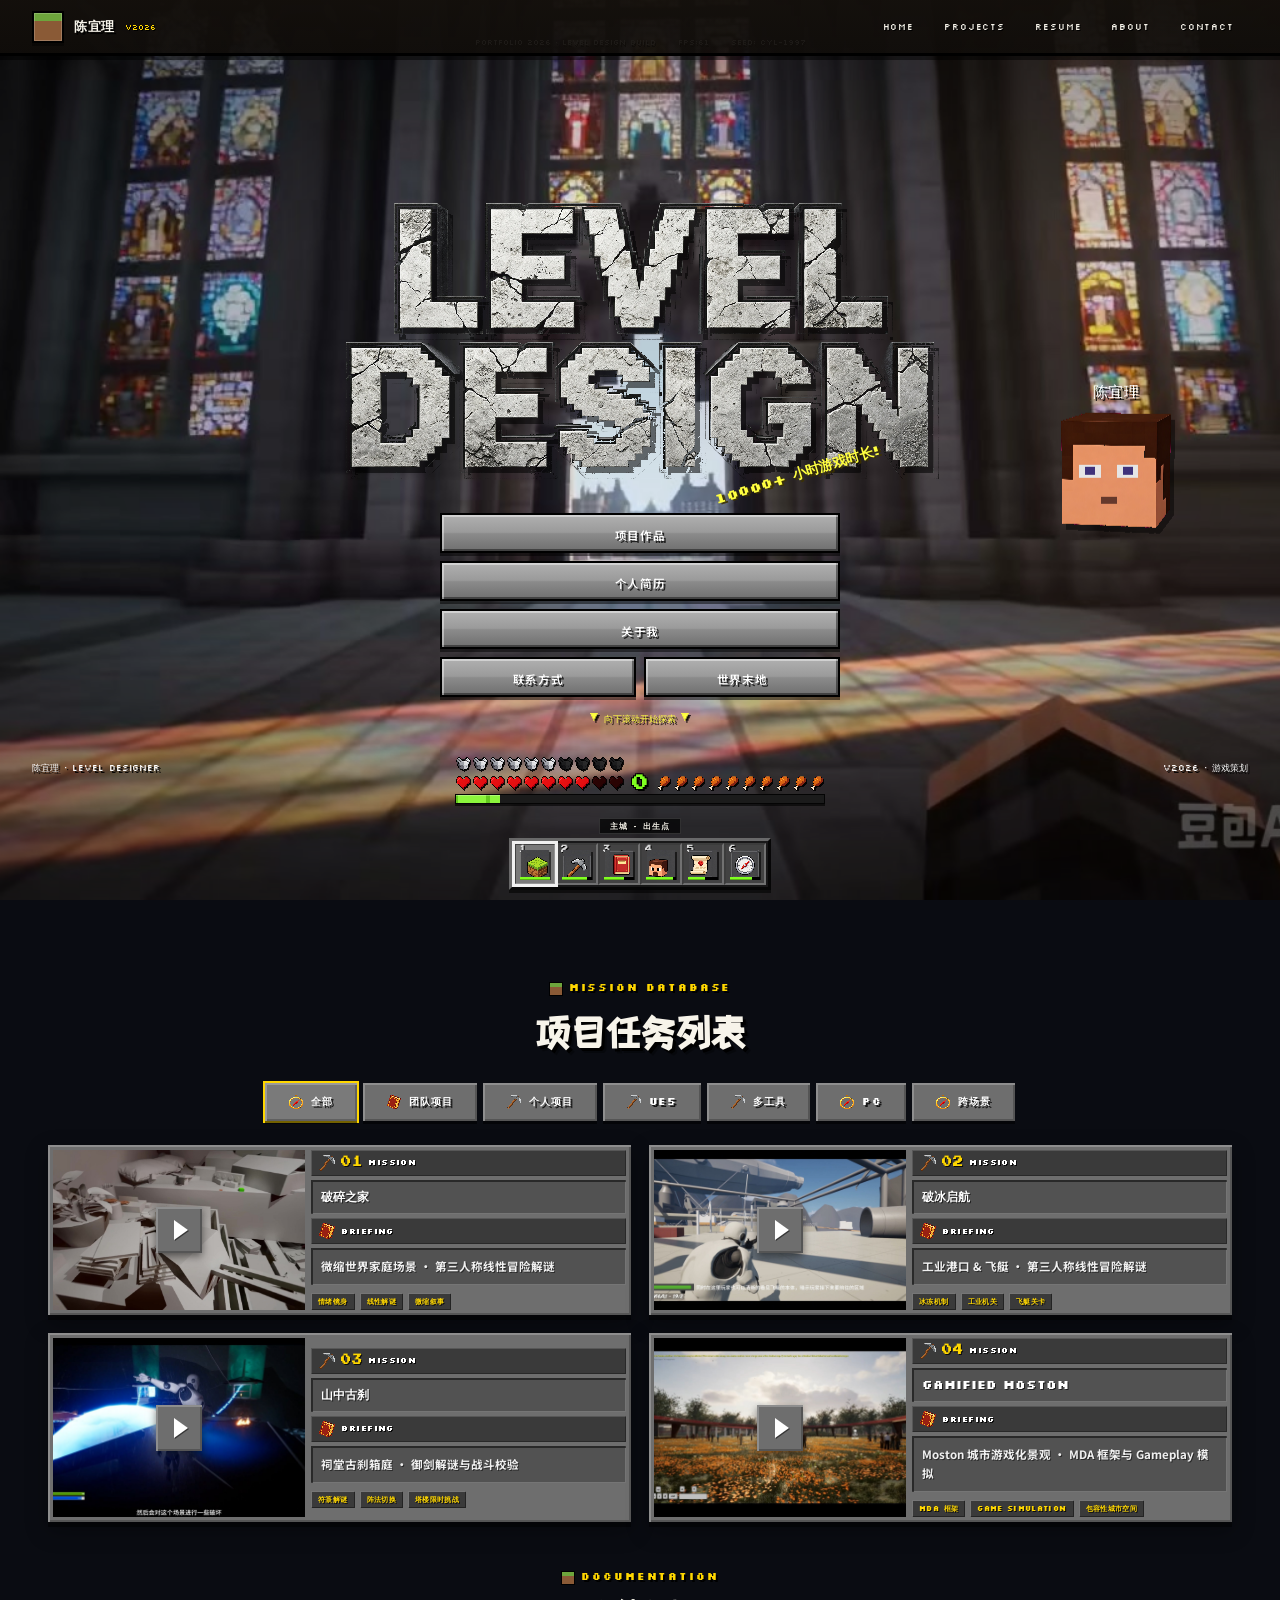
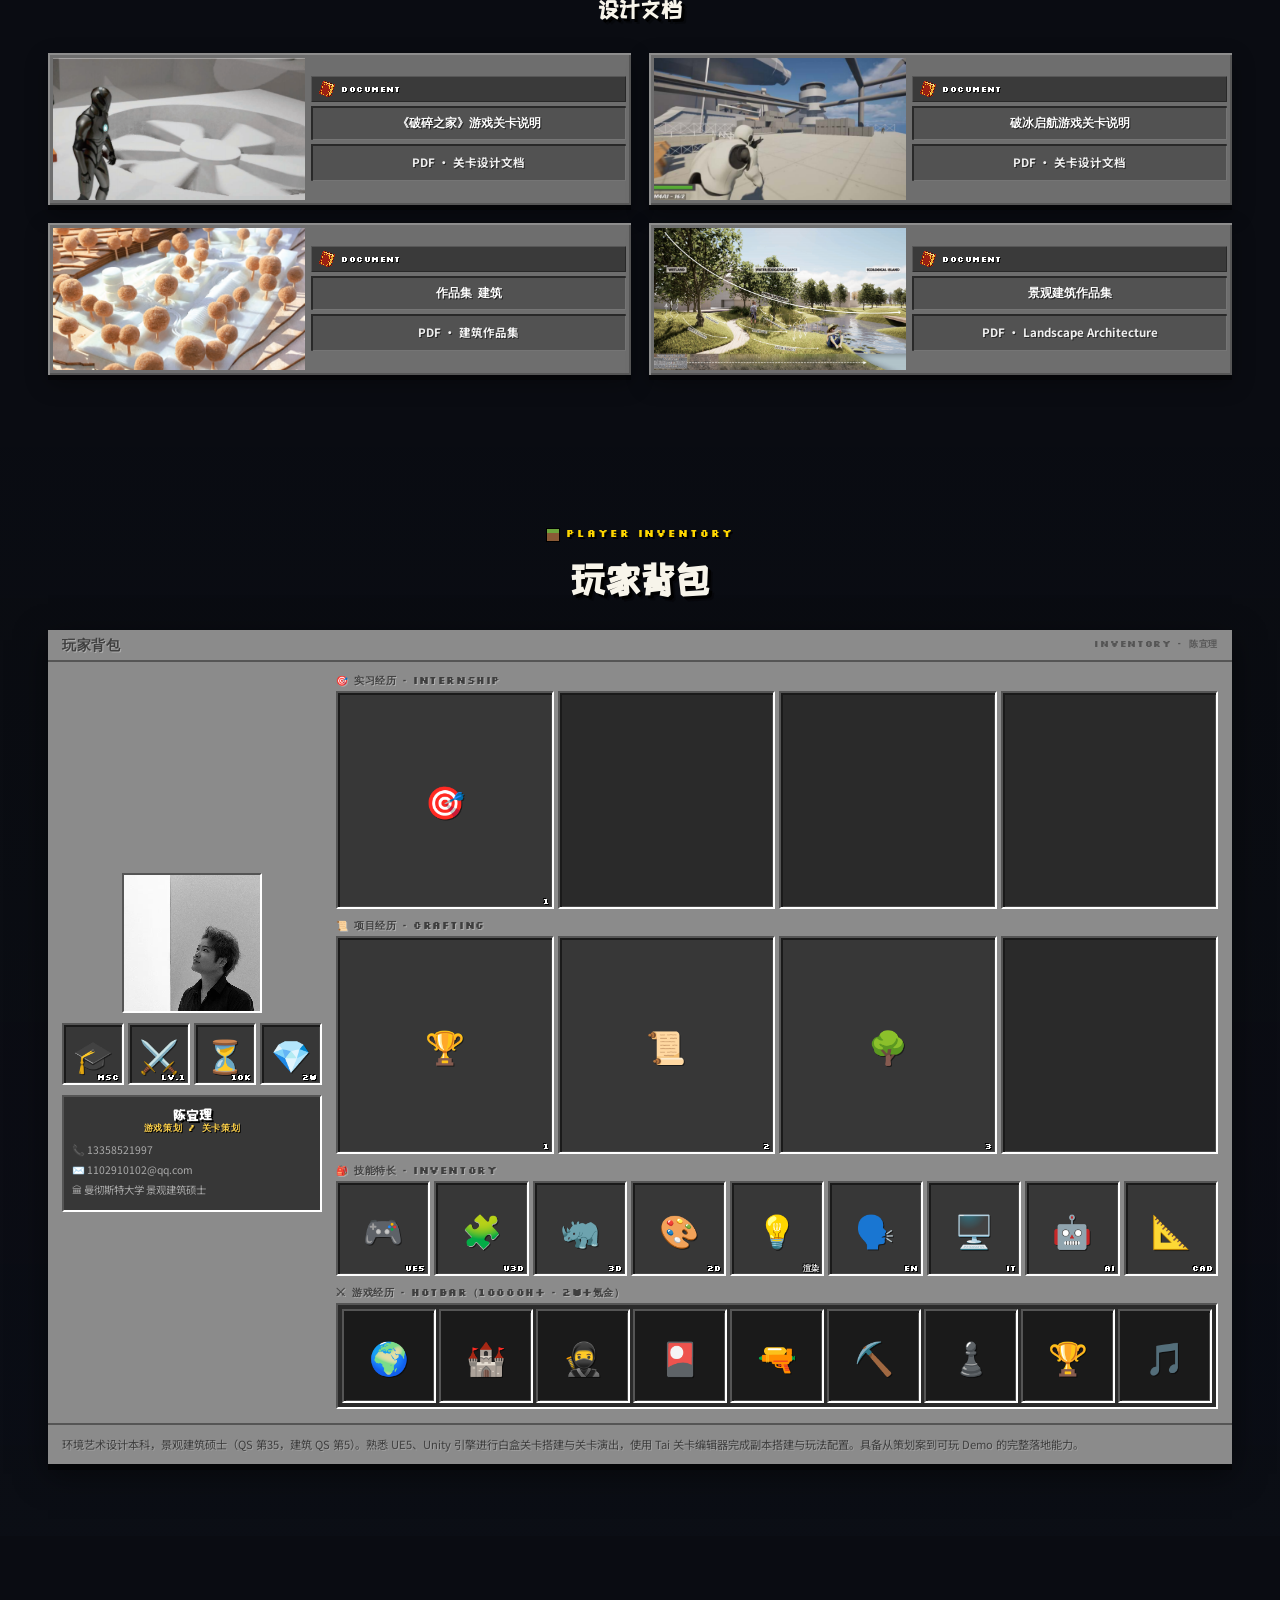
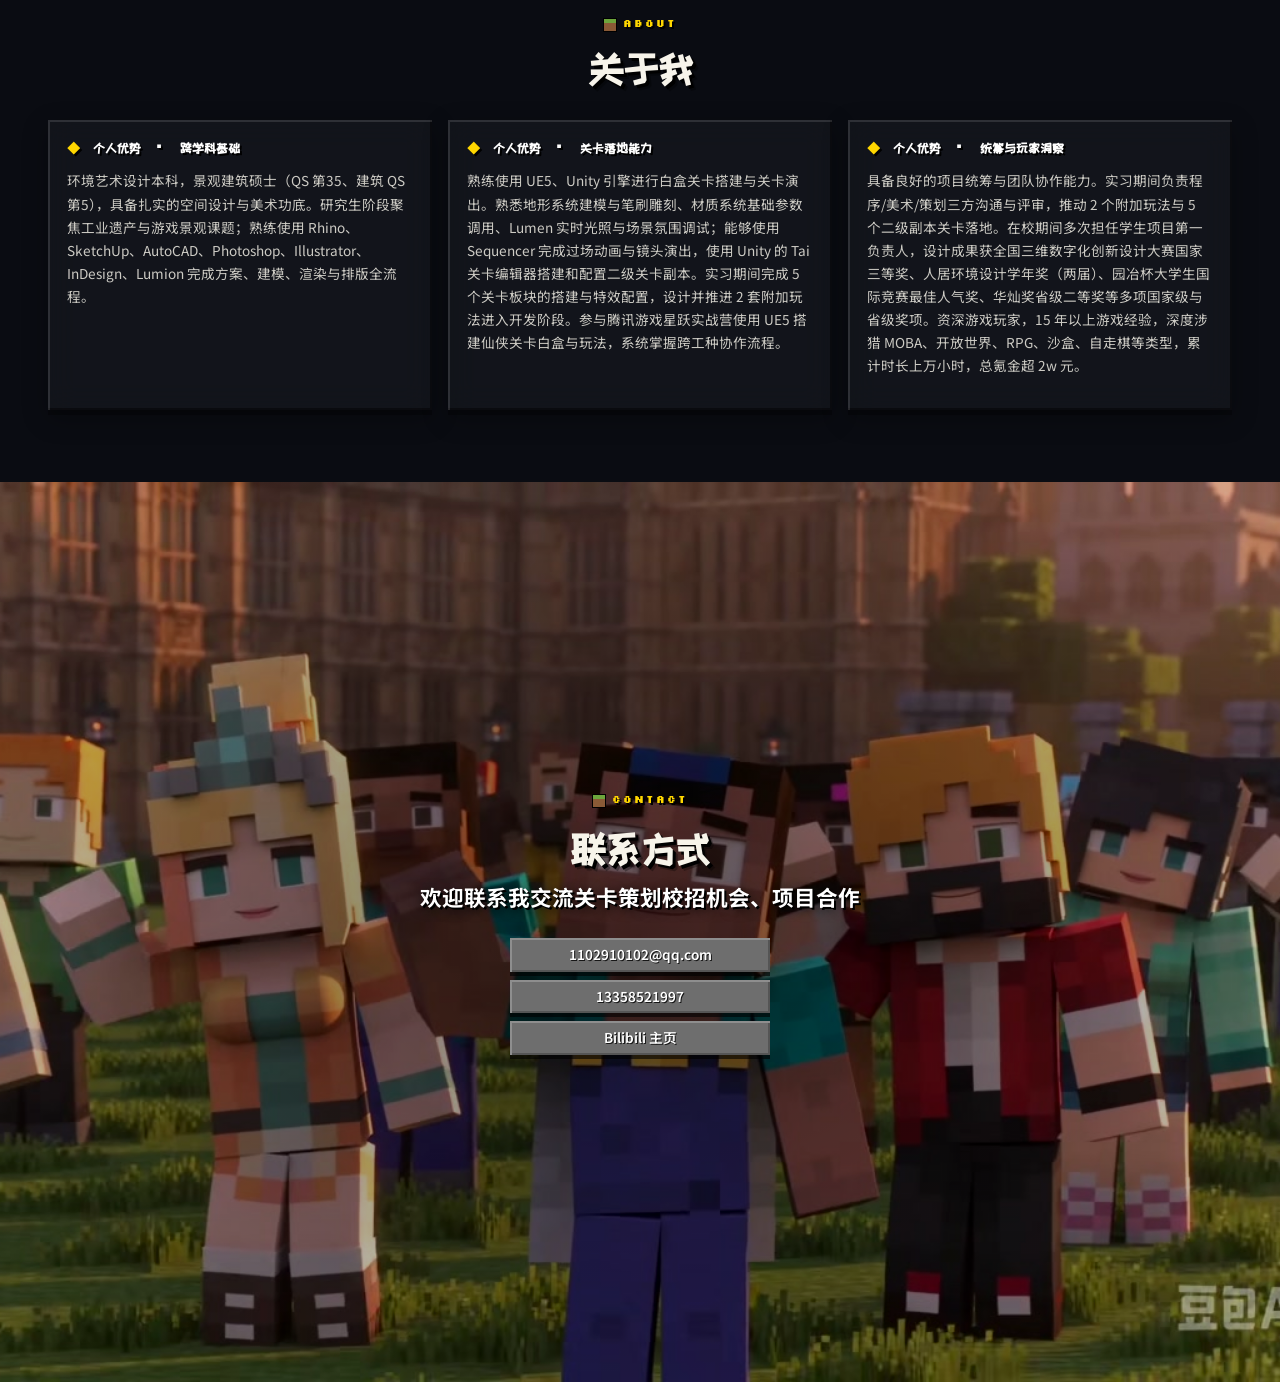
==== index.html @ 8d356a34 "fix(loader): bind progress bar to real asset loading, wait for videos before entering, 12s weak-netw" ====
<!DOCTYPE html>
<html lang="zh-CN">
  <head>
    <meta charset="UTF-8" />
    <meta name="viewport" content="width=device-width, initial-scale=1.0" />
    <title>陈宜理 | 个人作品集</title>
    <meta name="description" content="陈宜理游戏策划个人作品集，展示关卡策划项目、简历经历与联系方式。" />
    <link rel="preconnect" href="https://fonts.googleapis.com" />
    <link rel="preconnect" href="https://fonts.gstatic.com" crossorigin />
    <link href="https://fonts.googleapis.com/css2?family=Inter:wght@400;500;600;700;800&family=Noto+Sans+SC:wght@400;500;700;800&family=Press+Start+2P&family=Silkscreen:wght@400;700&family=ZCOOL+KuaiLe&display=swap" rel="stylesheet" />
    <!-- Google Analytics -->
    <script async src="https://www.googletagmanager.com/gtag/js?id=G-W7VM5CC6EZ"></script>
    <script>
      window.dataLayer = window.dataLayer || [];
      function gtag() { dataLayer.push(arguments); }
      gtag("js", new Date());
      gtag("config", "G-W7VM5CC6EZ");
    </script>
    <link rel="stylesheet" href="./mc-portfolio.css?v=mc-menu-20260830w" />
  </head>
  <body>
    <main>
      <!-- ===================== HERO ===================== -->
      <section id="home" class="mc-hero">
        <video id="mcHeroVideo" class="mc-hero-video"
          src="./assets/animation/mc-hero-final.mp4"
          poster="./assets/animation/mc-hero-poster.jpg"
          muted loop autoplay playsinline webkit-playsinline
          preload="metadata"
          disablepictureinpicture
          controlslist="nodownload noplaybackrate"></video>
        <div class="mc-hero-vignette"></div>

        <!-- 顶部调试信息条（仿 MC F3 风格） -->
        <div class="mc-debug-line">
          <span>Portfolio 2026 · Level Design Build</span>
          <span id="mcFps">FPS:60</span>
          <span>Seed: CYL-1997</span>
        </div>

        <!-- 石质大标题 -->
        <div class="mc-title-block">
          <img class="mc-title-img" src="./assets/minecraft/icons/mc-title-leveldesign.png" alt="LEVEL DESIGN" />
          <span class="mc-splash" id="mcSplash">陈宜理的作品集!</span>
        </div>

        <!-- MC 主菜单窄条按钮 -->
        <nav class="mc-menu" aria-label="主菜单">
          <button class="mc-menu-btn" type="button" data-goto="projects">项目作品</button>
          <button class="mc-menu-btn" type="button" data-goto="resume">个人简历</button>
          <button class="mc-menu-btn" type="button" data-goto="about">关于我</button>
          <div class="mc-menu-row">
            <button class="mc-menu-btn mc-menu-btn-half" type="button" data-goto="contact">联系方式</button>
            <button class="mc-menu-btn mc-menu-btn-half" type="button" data-goto="contact">世界末地</button>
          </div>
        </nav>

        <!-- 左下角小按钮 -->
        <div class="mc-corner mc-corner-left">
          <span class="mc-corner-name">陈宜理 · Level Designer</span>
        </div>
        <!-- 右下角版本号 -->
        <div class="mc-corner mc-corner-right">
          <span class="mc-corner-ver">v2026 · 游戏策划</span>
        </div>

        <!-- 右侧 3D 玩家展示（眼睛跟随鼠标） -->
        <div class="mc-steve" id="mcSteve3D">
          <span class="mc-steve-name">陈宜理</span>
          <div class="mc-avatar-3d" id="mcAvatar3D">
            <img class="mc-avatar-body" src="./assets/minecraft/icons/mc-avatar-3d.png" alt="陈宜理" />
            <div class="mc-avatar-eye mc-eye-left"><div class="mc-pupil" id="mcPupilL"></div></div>
            <div class="mc-avatar-eye mc-eye-right"><div class="mc-pupil" id="mcPupilR"></div></div>
          </div>
        </div>

        <!-- 向下滚动提示 -->
        <div class="mc-scroll-cue"><span>▼ 向下滚动开始探索 ▼</span></div>
      </section>

      <!-- ===================== PROJECTS ===================== -->
      <section id="projects" class="mc-section">
        <div class="mc-section-head">
          <p class="mc-eyebrow">Mission Database</p>
          <h2 class="mc-section-title">项目任务列表</h2>
        </div>
        <div style="display:flex;gap:6px;flex-wrap:wrap;justify-content:center;margin-bottom:1.5rem;">
          <button class="mc-btn is-active" data-filter="all"><img src="./assets/ui/ico-compass.png" alt="" style="width:14px;height:14px;image-rendering:pixelated;" />全部</button>
          <button class="mc-btn" data-filter="团队项目"><img src="./assets/ui/ico-book.png" alt="" style="width:14px;height:14px;image-rendering:pixelated;" />团队项目</button>
          <button class="mc-btn" data-filter="个人项目"><img src="./assets/ui/ico-pick.png" alt="" style="width:14px;height:14px;image-rendering:pixelated;" />个人项目</button>
          <button class="mc-btn" data-filter="UE5"><img src="./assets/ui/ico-pick.png" alt="" style="width:14px;height:14px;image-rendering:pixelated;" />UE5</button>
          <button class="mc-btn" data-filter="多工具"><img src="./assets/ui/ico-pick.png" alt="" style="width:14px;height:14px;image-rendering:pixelated;" />多工具</button>
          <button class="mc-btn" data-filter="PC"><img src="./assets/ui/ico-compass.png" alt="" style="width:14px;height:14px;image-rendering:pixelated;" />PC</button>
          <button class="mc-btn" data-filter="跨场景"><img src="./assets/ui/ico-compass.png" alt="" style="width:14px;height:14px;image-rendering:pixelated;" />跨场景</button>
        </div>
        <div id="mcProjectGrid" class="mc-projects-grid"></div>

        <!-- 文档 -->
        <div class="mc-section-head" style="margin-top:3rem;">
          <p class="mc-eyebrow">Documentation</p>
          <h2 class="mc-section-title" style="font-size:1.4rem;">设计文档</h2>
        </div>
        <div class="mc-projects-grid">
          <button class="mc-project-card mc-reveal" type="button"
            data-doc-title="《破碎之家》游戏关卡说明"
            data-doc-url="./Portfolio/《破碎之家》游戏关卡说明.pdf">
            <div class="mc-project-thumb"><img src="./Image/1.png" alt="《破碎之家》文档预览图" loading="lazy" /></div>
            <div class="mc-project-body">
              <div class="mc-proj-label"><img src="./assets/ui/ico-book.png" alt="" /><span>DOCUMENT</span></div>
              <div class="mc-proj-value"><h3>《破碎之家》游戏关卡说明</h3></div>
              <div class="mc-proj-value"><p class="mc-project-desc">PDF · 关卡设计文档</p></div>
            </div>
          </button>
          <button class="mc-project-card mc-reveal" type="button"
            data-doc-title="破冰启航游戏关卡说明"
            data-doc-url="./Portfolio/破冰启航游戏关卡说明.pdf">
            <div class="mc-project-thumb"><img src="./Image/2.png" alt="破冰启航文档预览图" loading="lazy" /></div>
            <div class="mc-project-body">
              <div class="mc-proj-label"><img src="./assets/ui/ico-book.png" alt="" /><span>DOCUMENT</span></div>
              <div class="mc-proj-value"><h3>破冰启航游戏关卡说明</h3></div>
              <div class="mc-proj-value"><p class="mc-project-desc">PDF · 关卡设计文档</p></div>
            </div>
          </button>
          <button class="mc-project-card mc-reveal" type="button"
            data-doc-title="作品集 建筑"
            data-doc-url="./Portfolio/作品集 建筑.pdf">
            <div class="mc-project-thumb"><img src="./Image/3.png" alt="作品集建筑文档预览图" loading="lazy" /></div>
            <div class="mc-project-body">
              <div class="mc-proj-label"><img src="./assets/ui/ico-book.png" alt="" /><span>DOCUMENT</span></div>
              <div class="mc-proj-value"><h3>作品集 建筑</h3></div>
              <div class="mc-proj-value"><p class="mc-project-desc">PDF · 建筑作品集</p></div>
            </div>
          </button>
          <button class="mc-project-card mc-reveal" type="button"
            data-doc-title="景观建筑作品集"
            data-doc-url="./Portfolio/ChenYili_LA1B.pdf">
            <div class="mc-project-thumb"><img src="./Image/4.png" alt="景观建筑作品集文档预览图" loading="lazy" /></div>
            <div class="mc-project-body">
              <div class="mc-proj-label"><img src="./assets/ui/ico-book.png" alt="" /><span>DOCUMENT</span></div>
              <div class="mc-proj-value"><h3>景观建筑作品集</h3></div>
              <div class="mc-proj-value"><p class="mc-project-desc">PDF · Landscape Architecture</p></div>
            </div>
          </button>
        </div>
      </section>

      <!-- ===================== RESUME ===================== -->
      <section id="resume" class="mc-section" style="background:linear-gradient(180deg, rgba(10,12,18,0.55), rgba(13,16,24,0.62));">
        <div class="mc-section-head">
          <p class="mc-eyebrow">Player Inventory</p>
          <h2 class="mc-section-title">玩家背包</h2>
        </div>

        <!-- MC 背包主面板 -->
        <div class="mc-inventory mc-reveal">
          <!-- 背包标题栏 -->
          <div class="mc-inv-titlebar">
            <span class="mc-inv-title">玩家背包</span>
            <span class="mc-inv-sub">INVENTORY · 陈宜理</span>
          </div>

          <div class="mc-inv-body">
            <!-- 左侧：玩家预览区（头像 + 盔甲槽） -->
            <div class="mc-inv-player">
              <div class="mc-inv-avatar-slot">
                <img src="./Image/WechatIMG1072.jpg" alt="陈宜理" />
              </div>
              <div class="mc-inv-armor">
                <div class="mc-inv-slot mc-inv-armor-slot" tabindex="0">
                  <span class="mc-inv-item-icon">🎓</span>
                  <span class="mc-inv-item-count">MSc</span>
                  <div class="mc-inv-tooltip"><p class="mc-tt-title">学历 · 硕士</p><p class="mc-tt-desc">曼彻斯特大学 & 曼彻斯特城市大学 · 景观建筑</p></div>
                </div>
                <div class="mc-inv-slot mc-inv-armor-slot" tabindex="0">
                  <span class="mc-inv-item-icon">⚔️</span>
                  <span class="mc-inv-item-count">Lv.1</span>
                  <div class="mc-inv-tooltip"><p class="mc-tt-title">职位 · 关卡策划</p><p class="mc-tt-desc">字节跳动 江南工作室 · 三体IP PVE射击</p></div>
                </div>
                <div class="mc-inv-slot mc-inv-armor-slot" tabindex="0">
                  <span class="mc-inv-item-icon">⏳</span>
                  <span class="mc-inv-item-count">10k</span>
                  <div class="mc-inv-tooltip"><p class="mc-tt-title">游戏时长</p><p class="mc-tt-desc">10000h+ · 15年以上游戏经验</p></div>
                </div>
                <div class="mc-inv-slot mc-inv-armor-slot" tabindex="0">
                  <span class="mc-inv-item-icon">💎</span>
                  <span class="mc-inv-item-count">2w</span>
                  <div class="mc-inv-tooltip"><p class="mc-tt-title">氪金</p><p class="mc-tt-desc">2w+ · MOBA · 开放世界 · 沙盒 · 自走棋</p></div>
                </div>
              </div>
              <div class="mc-inv-player-info">
                <p class="mc-inv-name">陈宜理</p>
                <p class="mc-inv-role">游戏策划 / 关卡策划</p>
                <div class="mc-inv-contact">
                  <p>📞 13358521997</p>
                  <p>✉️ 1102910102@qq.com</p>
                  <p>🏛 曼彻斯特大学 景观建筑硕士</p>
                </div>
              </div>
            </div>

            <!-- 右侧：物品栏 -->
            <div class="mc-inv-right">
              <!-- 合成区：实习经历 -->
              <div class="mc-inv-section">
                <p class="mc-inv-section-label">🎯 实习经历 · INTERNSHIP</p>
                <div class="mc-inv-craft-grid">
                  <div class="mc-inv-slot mc-inv-slot-item mc-exp-slot" data-exp-id="bytedance-intern" tabindex="0">
                    <span class="mc-inv-item-icon">🎯</span>
                    <span class="mc-inv-item-count">1</span>
                    <div class="mc-inv-tooltip">
                      <p class="mc-tt-title">字节跳动 · 江南工作室</p>
                      <p class="mc-tt-desc">关卡策划 · 2026.07-至今</p>
                      <p class="mc-tt-hint">三体IP 3A级PVE射击游戏</p>
                    </div>
                  </div>
                  <div class="mc-inv-slot mc-inv-slot-empty"></div>
                  <div class="mc-inv-slot mc-inv-slot-empty"></div>
                  <div class="mc-inv-slot mc-inv-slot-empty"></div>
                </div>
              </div>

              <!-- 合成区：项目经历 -->
              <div class="mc-inv-section">
                <p class="mc-inv-section-label">📜 项目经历 · CRAFTING</p>
                <div class="mc-inv-craft-grid">
                  <div class="mc-inv-slot mc-inv-slot-item mc-exp-slot" data-exp-id="xingyue-camp" tabindex="0">
                    <span class="mc-inv-item-icon">🏆</span>
                    <span class="mc-inv-item-count">1</span>
                    <div class="mc-inv-tooltip">
                      <p class="mc-tt-title">腾讯游戏星跃实战营</p>
                      <p class="mc-tt-desc">游戏关卡策划 · 2026.03-05</p>
                      <p class="mc-tt-hint">点击查看详情</p>
                    </div>
                  </div>
                  <div class="mc-inv-slot mc-inv-slot-item mc-exp-slot" data-exp-id="starter-camp" tabindex="0">
                    <span class="mc-inv-item-icon">📜</span>
                    <span class="mc-inv-item-count">2</span>
                    <div class="mc-inv-tooltip">
                      <p class="mc-tt-title">腾讯开局一课训练营</p>
                      <p class="mc-tt-desc">策划方向 · 2025.11-2026.01</p>
                      <p class="mc-tt-hint">点击查看详情</p>
                    </div>
                  </div>
                  <div class="mc-inv-slot mc-inv-slot-item mc-exp-slot" data-exp-id="innovation-park" tabindex="0">
                    <span class="mc-inv-item-icon">🌳</span>
                    <span class="mc-inv-item-count">3</span>
                    <div class="mc-inv-tooltip">
                      <p class="mc-tt-title">杨柳青国家文化公园</p>
                      <p class="mc-tt-desc">景观营建设计 · 第一负责人</p>
                      <p class="mc-tt-hint">点击查看详情</p>
                    </div>
                  </div>
                  <div class="mc-inv-slot mc-inv-slot-empty"></div>
                </div>
              </div>

              <!-- 物品栏：技能特长 -->
              <div class="mc-inv-section">
                <p class="mc-inv-section-label">🎒 技能特长 · INVENTORY</p>
                <div class="mc-inv-grid">
                  <div class="mc-inv-slot mc-inv-slot-item" tabindex="0">
                    <span class="mc-inv-item-icon">🎮</span>
                    <span class="mc-inv-item-count">UE5</span>
                    <div class="mc-inv-tooltip"><p class="mc-tt-title">UE5 引擎</p><p class="mc-tt-desc">白盒搭建 · Lumen · Sequencer · 蓝图 · 地形雕刻</p></div>
                  </div>
                  <div class="mc-inv-slot mc-inv-slot-item" tabindex="0">
                    <span class="mc-inv-item-icon">🧩</span>
                    <span class="mc-inv-item-count">U3D</span>
                    <div class="mc-inv-tooltip"><p class="mc-tt-title">Unity 引擎</p><p class="mc-tt-desc">Tai 关卡编辑器 · 关卡白盒 · 玩法配置 · 副本搭建</p></div>
                  </div>
                  <div class="mc-inv-slot mc-inv-slot-item" tabindex="0">
                    <span class="mc-inv-item-icon">🦏</span>
                    <span class="mc-inv-item-count">3D</span>
                    <div class="mc-inv-tooltip"><p class="mc-tt-title">3D 建模</p><p class="mc-tt-desc">Rhino · SketchUp · 3ds Max · Twinmotion</p></div>
                  </div>
                  <div class="mc-inv-slot mc-inv-slot-item" tabindex="0">
                    <span class="mc-inv-item-icon">🎨</span>
                    <span class="mc-inv-item-count">2D</span>
                    <div class="mc-inv-tooltip"><p class="mc-tt-title">视觉设计</p><p class="mc-tt-desc">Photoshop · Illustrator · Procreate · InDesign</p></div>
                  </div>
                  <div class="mc-inv-slot mc-inv-slot-item" tabindex="0">
                    <span class="mc-inv-item-icon">💡</span>
                    <span class="mc-inv-item-count">渲染</span>
                    <div class="mc-inv-tooltip"><p class="mc-tt-title">渲染引擎</p><p class="mc-tt-desc">Lumion · D5 · Enscape · V-Ray · Lumen</p></div>
                  </div>
                  <div class="mc-inv-slot mc-inv-slot-item" tabindex="0">
                    <span class="mc-inv-item-icon">🗣️</span>
                    <span class="mc-inv-item-count">EN</span>
                    <div class="mc-inv-tooltip"><p class="mc-tt-title">语言能力</p><p class="mc-tt-desc">雅思 6.0 · CET-4 · 英语沟通能力</p></div>
                  </div>
                  <div class="mc-inv-slot mc-inv-slot-item" tabindex="0">
                    <span class="mc-inv-item-icon">🖥️</span>
                    <span class="mc-inv-item-count">IT</span>
                    <div class="mc-inv-tooltip"><p class="mc-tt-title">计算机能力</p><p class="mc-tt-desc">三维数字化认证 6 级 · 熟练 Windows / Office</p></div>
                  </div>
                  <div class="mc-inv-slot mc-inv-slot-item" tabindex="0">
                    <span class="mc-inv-item-icon">🤖</span>
                    <span class="mc-inv-item-count">AI</span>
                    <div class="mc-inv-tooltip"><p class="mc-tt-title">AI 辅助工具</p><p class="mc-tt-desc">Banana · Seedance · Cursor · 自动化工作流</p></div>
                  </div>
                  <div class="mc-inv-slot mc-inv-slot-item" tabindex="0">
                    <span class="mc-inv-item-icon">📐</span>
                    <span class="mc-inv-item-count">CAD</span>
                    <div class="mc-inv-tooltip"><p class="mc-tt-title">工程制图</p><p class="mc-tt-desc">AutoCAD · 空间尺度 · 施工图</p></div>
                  </div>
                </div>
              </div>

              <!-- 快捷栏：游戏经历分类 -->
              <div class="mc-inv-section">
                <p class="mc-inv-section-label">⚔ 游戏经历 · HOTBAR（10000h+ · 2w+氪金）</p>
                <div class="mc-inv-hotbar">
                  <div class="mc-inv-slot mc-inv-slot-item mc-inv-hot-slot" tabindex="0">
                    <span class="mc-inv-item-icon">🌍</span>
                    <div class="mc-inv-tooltip"><p class="mc-tt-title">开放世界 / RPG</p><p class="mc-tt-desc">原神700h+(58级) · 崩铁200h+(均衡66) · 鸣潮200h+ · 赛博朋克2077 · 战神4 · 鬼谷八荒</p></div>
                  </div>
                  <div class="mc-inv-slot mc-inv-slot-item mc-inv-hot-slot" tabindex="0">
                    <span class="mc-inv-item-icon">🏰</span>
                    <div class="mc-inv-tooltip"><p class="mc-tt-title">MMO</p><p class="mc-tt-desc">DNF200h+ · 燕云十六声100h+ · 洛克王国世界200h+ · 魔法哈奇400h+ · 流放之路2</p></div>
                  </div>
                  <div class="mc-inv-slot mc-inv-slot-item mc-inv-hot-slot" tabindex="0">
                    <span class="mc-inv-item-icon">🥷</span>
                    <div class="mc-inv-tooltip"><p class="mc-tt-title">潜入 / 沉浸模拟</p><p class="mc-tt-desc">耻辱2（全主线通关）</p></div>
                  </div>
                  <div class="mc-inv-slot mc-inv-slot-item mc-inv-hot-slot" tabindex="0">
                    <span class="mc-inv-item-icon">🎴</span>
                    <div class="mc-inv-tooltip"><p class="mc-tt-title">卡牌 / 养成</p><p class="mc-tt-desc">三国杀100h+ · 赛尔号 · 摩尔庄园 · 奥拉星 · 约600h+</p></div>
                  </div>
                  <div class="mc-inv-slot mc-inv-slot-item mc-inv-hot-slot" tabindex="0">
                    <span class="mc-inv-item-icon">🔫</span>
                    <div class="mc-inv-tooltip"><p class="mc-tt-title">FPS / 射击</p><p class="mc-tt-desc">求生之路2 · CF100h+ · CSO200h+ · 和平精英100h+ · 泰坦陨落2 · 绝地潜兵2</p></div>
                  </div>
                  <div class="mc-inv-slot mc-inv-slot-item mc-inv-hot-slot" tabindex="0">
                    <span class="mc-inv-item-icon">⛏️</span>
                    <div class="mc-inv-tooltip"><p class="mc-tt-title">沙盒</p><p class="mc-tt-desc">我的世界1000h+ · 泰拉瑞亚100h+ · 森林</p></div>
                  </div>
                  <div class="mc-inv-slot mc-inv-slot-item mc-inv-hot-slot" tabindex="0">
                    <span class="mc-inv-item-icon">♟️</span>
                    <div class="mc-inv-tooltip"><p class="mc-tt-title">自走棋 / 策略</p><p class="mc-tt-desc">金铲铲之战500h+（大师）· 魔兽争霸3 200h · 率土之滨100h+</p></div>
                  </div>
                  <div class="mc-inv-slot mc-inv-slot-item mc-inv-hot-slot" tabindex="0">
                    <span class="mc-inv-item-icon">🏆</span>
                    <div class="mc-inv-tooltip"><p class="mc-tt-title">MOBA</p><p class="mc-tt-desc">王者荣耀1500h+（荣耀王者130星 · 7000场）· 英雄联盟</p></div>
                  </div>
                  <div class="mc-inv-slot mc-inv-slot-item mc-inv-hot-slot" tabindex="0">
                    <span class="mc-inv-item-icon">🎵</span>
                    <div class="mc-inv-tooltip"><p class="mc-tt-title">音乐 / 竞速 / 休闲</p><p class="mc-tt-desc">节奏大师 · QQ炫舞 · QQ飞车700h+ · 球球大作战 · 贪吃蛇大作战</p></div>
                  </div>
                </div>
              </div>
            </div>
          </div>

          <!-- 背包底部：玩家简介 -->
          <div class="mc-inv-footer">
            <p>环境艺术设计本科，景观建筑硕士（QS 第35，建筑 QS 第5）。熟悉 UE5、Unity 引擎进行白盒关卡搭建与关卡演出，使用 Tai 关卡编辑器完成副本搭建与玩法配置。具备从策划案到可玩 Demo 的完整落地能力。</p>
          </div>
        </div>
      </section>

      <!-- ===================== ABOUT ===================== -->
      <section id="about" class="mc-section">
        <div class="mc-section-head">
          <p class="mc-eyebrow">About</p>
          <h2 class="mc-section-title">关于我</h2>
        </div>
        <div class="mc-about-grid">
          <article class="mc-card mc-reveal">
            <h3>个人优势 · 跨学科基础</h3>
            <p>环境艺术设计本科，景观建筑硕士（QS 第35、建筑 QS 第5），具备扎实的空间设计与美术功底。研究生阶段聚焦工业遗产与游戏景观课题；熟练使用 Rhino、SketchUp、AutoCAD、Photoshop、Illustrator、InDesign、Lumion 完成方案、建模、渲染与排版全流程。</p>
          </article>
          <article class="mc-card mc-reveal">
            <h3>个人优势 · 关卡落地能力</h3>
            <p>熟练使用 UE5、Unity 引擎进行白盒关卡搭建与关卡演出。熟悉地形系统建模与笔刷雕刻、材质系统基础参数调用、Lumen 实时光照与场景氛围调试；能够使用 Sequencer 完成过场动画与镜头演出，使用 Unity 的 Tai 关卡编辑器搭建和配置二级关卡副本。实习期间完成 5 个关卡板块的搭建与特效配置，设计并推进 2 套附加玩法进入开发阶段。参与腾讯游戏星跃实战营使用 UE5 搭建仙侠关卡白盒与玩法，系统掌握跨工种协作流程。</p>
          </article>
          <article class="mc-card mc-reveal">
            <h3>个人优势 · 统筹与玩家洞察</h3>
            <p>具备良好的项目统筹与团队协作能力。实习期间负责程序/美术/策划三方沟通与评审，推动 2 个附加玩法与 5 个二级副本关卡落地。在校期间多次担任学生项目第一负责人，设计成果获全国三维数字化创新设计大赛国家三等奖、人居环境设计学年奖（两届）、园冶杯大学生国际竞赛最佳人气奖、华灿奖省级二等奖等多项国家级与省级奖项。资深游戏玩家，15 年以上游戏经验，深度涉猎 MOBA、开放世界、RPG、沙盒、自走棋等类型，累计时长上万小时，总氪金超 2w 元。</p>
          </article>
        </div>
      </section>

      <!-- ===================== FINALE + CONTACT ===================== -->
      <section id="contact" class="mc-finale">
        <video id="mcFinaleVideo" class="mc-finale-video"
          src="./assets/animation/mc-finale-final.mp4"
          poster="./assets/animation/mc-finale-poster.jpg"
          muted loop autoplay playsinline webkit-playsinline
          preload="metadata"
          disablepictureinpicture
          controlslist="nodownload noplaybackrate"></video>
        <div class="mc-finale-overlay">
          <p class="mc-eyebrow">Contact</p>
          <h2 class="mc-section-title">联系方式</h2>
          <p class="mc-finale-note">欢迎联系我交流关卡策划校招机会、项目合作</p>
          <div class="mc-contact-list">
            <a href="mailto:1102910102@qq.com">1102910102@qq.com</a>
            <a href="tel:13358521997">13358521997</a>
            <a href="https://space.bilibili.com/129912981" target="_blank" rel="noreferrer">Bilibili 主页</a>
          </div>
        </div>
      </section>
    </main>

    <!-- ===================== MODAL ===================== -->
    <div id="mcModal" class="mc-modal">
      <div class="mc-modal-backdrop"></div>
      <article class="mc-modal-panel">
        <button class="mc-modal-close" aria-label="关闭">×</button>
        <p class="mc-eyebrow">DETAIL</p>
        <h3 id="mcModalTitle"></h3>
        <p id="mcModalSummary" class="mc-project-desc" style="margin:0.5rem 0;"></p>
        <div id="mcModalMedia" style="margin:0.8rem 0;"></div>
        <div id="mcModalMeta" class="mc-modal-meta" style="margin:0.5rem 0;"></div>
        <div style="display:grid;grid-template-columns:1fr 1fr;gap:1rem;">
          <section>
            <h4>核心设计与玩法</h4>
            <ul id="mcModalDesign"></ul>
          </section>
          <section>
            <h4>实现方法与个人贡献</h4>
            <ul id="mcModalContrib"></ul>
          </section>
        </div>
      </article>
    </div>

    <script src="./mc-portfolio.js?v=mc-menu-20260830w"></script>
  </body>
</html>
---- mc-portfolio.css ----
/* ================================================================
   Minecraft Portfolio Theme — Complete Rewrite
   从零构建，不继承任何原站赛博风格
   ================================================================ */

/* ---- MC 区块切换转场遮罩：像素方块溶解（无贴图）---- */
.mc-transition {
  position: fixed; inset: 0; z-index: 2147483500;
  pointer-events: none;
  opacity: 0;
  /* 用 MC 方块网格做像素化淡入，不使用任何全屏图片 */
  background-color: rgba(8,10,14,0.82);
  background-image:
    linear-gradient(rgba(255,255,255,0.045) 1px, transparent 1px),
    linear-gradient(90deg, rgba(255,255,255,0.045) 1px, transparent 1px);
  background-size: 40px 40px, 40px 40px;
  transition: opacity 260ms cubic-bezier(0.16, 1, 0.3, 1);
}
.mc-transition.active {
  opacity: 1;
  /* 保持不拦截点击，避免遮挡交互 */
  pointer-events: none;
}
@media (prefers-reduced-motion: reduce) {
  .mc-transition { transition: none; }
}

/* ---- 字体 ---- */
:root {
  --mc-font-display: 'Press Start 2P', 'ZCOOL KuaiLe', monospace;
  --mc-font-hud: 'Silkscreen', 'Press Start 2P', monospace;
  --mc-font-body: 'Noto Sans SC', 'Inter', sans-serif;

  --mc-text: #f7f4ea;
  --mc-muted: #a8a094;
  --mc-gold: #ffd700;
  --mc-xp: #80ff20;
  --mc-portal: #a44ce0;
  --mc-portal-bright: #c479ff;
  --mc-dark: #0a0c12;
  --mc-panel: #1a1d26;
  --mc-panel-light: #2a2e3a;
  --mc-border-l: rgba(255,255,255,0.35);
  --mc-border-d: rgba(0,0,0,0.7);

  /* 方块纹理（CSS 生成，不依赖外部图片） */
  --tex-grass: linear-gradient(180deg, #6da53c 30%, #8a5a36 30%);
  --tex-dirt: #8a5a36;
  --tex-stone: #8f8f8f;
  --tex-cobble: #7a7a7a;
  --tex-plank: #9b6b3f;
  --tex-gold: #f6b50f;
  --tex-diamond: #4fd8e8;
  --tex-netherrack: #7a2233;
}

/* ---- 全局重置 ---- */
*, *::before, *::after { box-sizing: border-box; }

html { scroll-behavior: smooth; }

body {
  margin: 0;
  background: var(--mc-dark);
  color: var(--mc-text);
  font-family: var(--mc-font-body);
  overflow-x: hidden;
}

/* ---- MC 全景背景 + 黑色遮罩（参考 MC Java 版菜单磨砂背景）---- */
body::before {
  content: "";
  position: fixed; inset: 0;
  z-index: -2;
  background-image: url("./assets/ui/bg-panorama.jpg");
  background-size: cover;
  background-position: center;
  background-attachment: fixed;
  /* 极缓慢的呼吸缩放，让背景有生命感 */
  animation: mcBgDrift 60s ease-in-out infinite alternate;
}
body::after {
  content: "";
  position: fixed; inset: 0;
  z-index: -1;
  pointer-events: none;
  /* 黑色遮罩：保证前景可读，同时让 MC 场景清晰可辨 */
  background:
    radial-gradient(ellipse at 50% 40%, rgba(6,8,12,0.40) 0%, rgba(6,8,12,0.58) 55%, rgba(4,5,8,0.72) 100%);
}
@keyframes mcBgDrift {
  0%   { transform: scale(1.06) translate3d(0,0,0); }
  100% { transform: scale(1.14) translate3d(-1.2%, -1%, 0); }
}
@media (prefers-reduced-motion: reduce) {
  body::before { animation: none; transform: scale(1.06); }
}

/* ---- 通用方块边框 mixin（手动展开） ---- */
.mc-border {
  border: 3px solid;
  border-color: var(--mc-border-l) var(--mc-border-d) var(--mc-border-d) var(--mc-border-l);
  box-shadow: inset 0 0 0 1px rgba(0,0,0,0.3), 0 4px 0 rgba(0,0,0,0.5);
}

/* ================================================================
   1. 加载界面
   ================================================================ */
.mc-loader {
  position: fixed; inset: 0; z-index: 2147483647;
  background: linear-gradient(180deg, #0d0f14, #12161e);
  display: flex; flex-direction: column; align-items: center; justify-content: center;
  gap: 20px;
  transition: opacity 0.6s ease;
}
.mc-loader.hide { opacity: 0; pointer-events: none; }

.mc-loader-bg {
  position: absolute; inset: 0;
  background: 
    repeating-linear-gradient(0deg, transparent 0 47px, rgba(255,255,255,0.03) 47px 48px),
    repeating-linear-gradient(90deg, transparent 0 47px, rgba(255,255,255,0.03) 47px 48px);
  z-index: 0;
}

.mc-loader-text {
  font-family: var(--mc-font-display);
  font-size: 1.4rem;
  color: var(--mc-text);
  text-shadow: 3px 3px 0 #000;
  z-index: 1;
  animation: mc-blink 1.2s steps(2) infinite;
}

.mc-loader-bar {
  width: 300px; height: 20px;
  background: #000;
  border: 2px solid;
  border-color: var(--mc-border-l) var(--mc-border-d) var(--mc-border-d) var(--mc-border-l);
  overflow: hidden;
  z-index: 1;
}
.mc-loader-fill {
  height: 100%; width: 0%;
  background: 
    repeating-linear-gradient(90deg, #63c81e 0 2px, #8cf53c 2px 30px, #63c81e 30px 32px);
  transition: width 0.3s ease;
}

.mc-loader-sub {
  font-family: var(--mc-font-hud);
  font-size: 0.6rem;
  color: var(--mc-muted);
  letter-spacing: 0.2em;
  z-index: 1;
}

@keyframes mc-blink { 50% { opacity: 0.5; } }

/* ================================================================
   2. 导航栏 — 木板风格
   ================================================================ */
.mc-nav {
  position: fixed; top: 0; left: 0; right: 0;
  height: 56px; z-index: 2147482900;
  background: linear-gradient(180deg, rgba(20,16,12,0.96), rgba(16,13,10,0.94));
  border-bottom: 3px solid #000;
  box-shadow: 0 4px 0 rgba(0,0,0,0.5);
  display: flex; align-items: center; justify-content: space-between;
  padding: 0 clamp(12px, 3vw, 32px);
}

.mc-nav-brand {
  display: flex; align-items: center; gap: 10px;
  text-decoration: none; color: var(--mc-text);
}
.mc-nav-brand-icon {
  width: 32px; height: 32px;
  background: var(--tex-grass);
  background-size: cover;
  border: 2px solid #000;
  box-shadow: inset 0 0 0 1px rgba(255,255,255,0.2), 0 3px 0 rgba(0,0,0,0.4);
  image-rendering: pixelated;
}
.mc-nav-brand-name {
  font-family: var(--mc-font-hud); font-weight: 700;
  font-size: 0.8rem; letter-spacing: 0.05em;
  text-shadow: 2px 2px 0 #000;
}
.mc-nav-brand-ver {
  font-family: var(--mc-font-hud);
  font-size: 0.5rem; color: var(--mc-gold);
  text-shadow: 1px 1px 0 #000;
}

.mc-nav-links {
  display: flex; gap: 2px; align-items: center;
}
.mc-nav-link {
  font-family: var(--mc-font-hud);
  font-size: 0.55rem; letter-spacing: 0.1em;
  color: var(--mc-text); text-decoration: none;
  padding: 7px 12px;
  text-shadow: 1px 1px 0 #000;
  border: 2px solid transparent;
  transition: background 80ms steps(2), border-color 80ms steps(2);
  cursor: pointer; background: none;
}
.mc-nav-link:hover {
  background: rgba(60,60,60,0.6);
  border-color: rgba(255,255,255,0.2) #000 #000 rgba(255,255,255,0.2);
}
.mc-nav-link.is-active {
  background: var(--tex-grass);
  background-size: 26px 26px;
  border: 2px solid #000;
  box-shadow: inset 0 0 0 1px rgba(255,255,255,0.25), 0 2px 0 #2f4a1c;
  color: #fff;
}

.mc-nav-toggle {
  display: none;
  font-family: var(--mc-font-hud);
  font-size: 0.55rem;
  background: var(--tex-stone);
  border: 2px solid #000;
  color: #fff;
  padding: 6px 10px;
  text-shadow: 1px 1px 0 #000;
  cursor: pointer;
}

@media (max-width: 720px) {
  .mc-nav-links { display: none; }
  .mc-nav-links.open {
    display: flex; flex-direction: column;
    position: absolute; top: 56px; left: 0; right: 0;
    background: rgba(16,13,10,0.98);
    padding: 8px;
    gap: 4px;
    border-bottom: 3px solid #000;
  }
  .mc-nav-toggle { display: block; }
}

/* ================================================================
   3. HUD — 血条/护甲/经验条（底部居中，快捷栏上方）
   ================================================================ */
.mc-hud {
  position: fixed; bottom: 96px; left: 50%;
  transform: translateX(-50%);
  z-index: 2147482800;
  display: flex; flex-direction: column; align-items: center;
  gap: 3px;
  /* 血条(169px) + gap(4) + 等级(~24) + gap(4) + 饥饿条(169px) = 370px
     经验条 width:100% 与之等宽，图标不会超出 */
  width: 370px;
  pointer-events: none;
  opacity: 0; transition: opacity 500ms ease 400ms;
}
body.mc-ready .mc-hud { opacity: 1; }

.mc-hud-armor {
  align-self: flex-start;
  display: flex; gap: 1px;
  width: 100%;
  justify-content: flex-start;
}
.mc-hud-vitals {
  display: grid;
  grid-template-columns: 1fr auto 1fr;
  align-items: center; width: 100%; gap: 4px;
}
.mc-hud-row { display: flex; gap: 1px; align-items: center; }
.mc-hud-hearts { justify-content: flex-start; }
.mc-hud-hunger { justify-content: flex-end; }

.mc-hud-icon {
  width: 16px; height: 16px;
  flex: 0 0 auto;
  image-rendering: pixelated;
  background: transparent;
  filter: drop-shadow(1.5px 1.5px 0 rgba(0,0,0,0.9));
}
.mc-hud-icon.off { filter: brightness(0.18) drop-shadow(1.5px 1.5px 0 rgba(0,0,0,0.9)); }

.mc-hud-level {
  color: var(--mc-xp);
  font: 700 1rem/1 var(--mc-font-display);
  text-shadow: 2px 2px 0 #000, -1px -1px 0 #000, 1px -1px 0 #000, -1px 1px 0 #000;
  text-align: center; justify-self: center;
}

.mc-hud-xp {
  width: 100%; height: 10px;
  position: relative; overflow: hidden;
  background: #1b1b1b;
  border: 1px solid rgba(0,0,0,0.85);
  box-shadow: 0 2px 0 rgba(0,0,0,0.6);
}
.mc-hud-xp-fill {
  height: 100%; width: 0%;
  background: repeating-linear-gradient(90deg, #63c81e 0 2px, #8cf53c 2px 30px, #63c81e 30px 32px);
  box-shadow: inset 0 1px 0 rgba(255,255,255,0.3);
  transition: width 0.35s ease;
}

/* ================================================================
   4. 快捷栏 Hotbar
   ================================================================ */
.mc-hotbar {
  position: fixed; bottom: 10px; left: 50%;
  transform: translateX(-50%);
  z-index: 2147482801;
  display: flex; flex-direction: column; align-items: center;
  gap: 4px; pointer-events: none;
}
.mc-hotbar-slots {
  display: flex; gap: 0; padding: 2px;
  background: rgba(20,20,20,0.75);
  border: 3px solid;
  border-color: var(--mc-border-l) var(--mc-border-d) var(--mc-border-d) var(--mc-border-l);
  box-shadow: 0 3px 0 rgba(0,0,0,0.55);
  pointer-events: auto;
}
.mc-slot {
  position: relative; width: 42px; height: 42px;
  padding: 0; display: grid; place-items: center;
  background: rgba(110,110,110,0.5);
  border: 2px solid;
  border-color: rgba(60,60,60,0.9) rgba(200,200,200,0.35) rgba(200,200,200,0.35) rgba(60,60,60,0.9);
  cursor: pointer;
  transition: background-color 80ms steps(2);
}
.mc-slot:hover { background: rgba(150,150,150,0.7); }
.mc-slot.is-selected {
  outline: 3px solid #f0f0f0; outline-offset: -1px;
  background: rgba(160,160,160,0.72); z-index: 2;
  box-shadow: 0 0 0 1px #000;
}
.mc-slot img { width: 28px; height: 28px; image-rendering: pixelated; filter: drop-shadow(2px 2px 0 rgba(0,0,0,0.6)); }
.mc-slot .mc-slot-key {
  position: absolute; top: 1px; left: 3px;
  font: 700 7px/1 var(--mc-font-display);
  color: rgba(255,255,255,0.8); text-shadow: 1px 1px 0 #000;
}
.mc-slot .mc-slot-dura {
  position: absolute; left: 4px; right: 4px; bottom: 3px;
  height: 3px; background: #000; overflow: hidden;
}
.mc-slot .mc-slot-dura i {
  display: block; height: 100%;
  background: var(--mc-xp);
  box-shadow: inset 0 -1px 0 rgba(0,0,0,0.3);
}
.mc-hotbar-label {
  font: 700 0.5rem/1 var(--mc-font-hud);
  letter-spacing: 0.12em; color: var(--mc-text);
  text-shadow: 1px 1px 0 #000; text-align: center;
  background: rgba(0,0,0,0.68); padding: 3px 10px;
  border: 1px solid rgba(255,255,255,0.15);
}

/* ================================================================
   5. 物品提示框 Tooltip
   ================================================================ */
.mc-tip {
  position: fixed; z-index: 2147483010;
  max-width: 260px; padding: 7px 10px;
  background: rgba(16,16,16,0.96);
  border: 2px solid;
  border-color: rgba(255,255,255,0.25) #000 #000 rgba(255,255,255,0.25);
  box-shadow: 3px 3px 0 rgba(0,0,0,0.5);
  font-family: var(--mc-font-hud);
  pointer-events: none; display: none;
}
.mc-tip-name { font-size: 11px; color: #fff; }
.mc-tip-lore { font-size: 10px; color: #a8a8a8; font-style: italic; margin-top: 3px; }

/* ================================================================
   6. 成就弹窗
   ================================================================ */
.mc-achieves {
  position: fixed; top: 70px; right: 12px;
  z-index: 2147483050;
  display: flex; flex-direction: column; gap: 6px;
  pointer-events: none;
}
.mc-achieve {
  display: grid; grid-template-columns: 32px 1fr;
  gap: 8px; align-items: center;
  padding: 7px 12px;
  background: rgba(16,16,16,0.96);
  border: 2px solid;
  border-color: rgba(255,255,255,0.25) #000 #000 rgba(255,255,255,0.25);
  box-shadow: 4px 4px 0 rgba(0,0,0,0.45);
  animation: mc-achieve-in 4.2s steps(24) forwards;
}
.mc-achieve-icon {
  width: 32px; height: 32px;
  display: grid; place-items: center;
  background: var(--tex-grass); background-size: cover;
  border: 2px solid #000;
  image-rendering: pixelated;
}
.mc-achieve-icon img { width: 22px; height: 22px; image-rendering: pixelated; }
.mc-achieve-body b { font-size: 9px; color: var(--mc-gold); }
.mc-achieve-title { font-size: 11px; color: #fff; display: block; }
.mc-achieve-body small { font-size: 8px; color: var(--mc-muted); }

@keyframes mc-achieve-in {
  0% { transform: translateX(120%); opacity: 0; }
  6% { transform: none; opacity: 1; }
  85% { transform: none; opacity: 1; }
  100% { transform: translateX(120%); opacity: 0; }
}

/* ================================================================
   7. 浮动方块背景
   ================================================================ */
.mc-floats {
  position: fixed; inset: 0; z-index: 0;
  pointer-events: none; overflow: hidden;
}
.mc-float {
  position: absolute; bottom: -80px;
  width: 28px; height: 28px;
  image-rendering: pixelated;
  opacity: 0.4;
  animation: mc-float-up linear infinite;
}
@keyframes mc-float-up {
  to { transform: translateY(calc(-100vh - 120px)) rotate(180deg); }
}

/* ================================================================
   8. 区块通用
   ================================================================ */
.mc-section {
  position: relative; z-index: 1;
  padding: clamp(60px, 8vh, 100px) clamp(16px, 4vw, 48px);
}
.mc-section-head {
  margin-bottom: 2rem; text-align: center;
}
.mc-eyebrow {
  font: 700 0.6rem/1 var(--mc-font-hud);
  letter-spacing: 0.2em; color: var(--mc-gold);
  text-shadow: 2px 2px 0 #000;
  margin-bottom: 0.6rem;
}
.mc-eyebrow::before {
  content: ""; display: inline-block;
  width: 14px; height: 14px; vertical-align: middle;
  margin-right: 6px;
  background: var(--tex-grass);
  border: 1px solid #000;
  image-rendering: pixelated;
}
.mc-section-title {
  font: 700 clamp(1.6rem, 3vw, 2.4rem)/1.2 var(--mc-font-display);
  color: var(--mc-text);
  text-shadow: 3px 3px 0 #000, 5px 5px 0 rgba(0,0,0,0.3);
  margin: 0;
}

/* ---- MC 按钮 ---- */
.mc-btn {
  display: inline-flex; align-items: center; gap: 8px;
  font: 700 0.6rem/1 var(--mc-font-hud);
  letter-spacing: 0.1em; color: #fff;
  text-shadow: 2px 2px 0 rgba(0,0,0,0.8);
  padding: 12px 24px; cursor: pointer;
  position: relative;
  /* MC 原生按钮：纯色平涂 + beveled 边框，无纹理接缝 */
  background: #6e6e6e;
  border: 0;
  box-shadow:
    inset 2px 2px 0 0 #8e8e8e,
    inset -2px -2px 0 0 #555555,
    0 3px 0 rgba(0,0,0,0.55);
  text-decoration: none;
  transition:
    transform 160ms cubic-bezier(0.16, 1, 0.3, 1),
    box-shadow 160ms cubic-bezier(0.16, 1, 0.3, 1),
    background 120ms ease;
}
.mc-btn:hover {
  transform: translateY(-2px);
  background: #7a7a7a;
  box-shadow:
    inset 2px 2px 0 0 #9a9a9a,
    inset -2px -2px 0 0 #606060,
    0 6px 14px rgba(0,0,0,0.5);
}
.mc-btn:active {
  transform: translateY(2px);
  background: #656565;
  box-shadow:
    inset 2px 2px 0 0 #555,
    inset -2px -2px 0 0 #8e8e8e,
    0 1px 0 rgba(0,0,0,0.55);
}
.mc-btn.is-active {
  background: #7a7a7a;
  box-shadow:
    inset 2px 2px 0 0 #9a9a9a,
    inset -2px -2px 0 0 #606060,
    0 3px 0 rgba(0,0,0,0.55),
    0 0 0 2px var(--mc-gold);
}
.mc-btn-primary {
  background: var(--tex-gold);
  color: #2f1d05; text-shadow: none;
  border-color: #fff #6a4a10 #6a4a10 #fff;
}
.mc-btn-secondary {
  background: var(--tex-cobble);
}

/* ---- MC 卡片（关于我区域）— 磨砂玻璃风格 ---- */
.mc-card {
  border: 0;
  background: rgba(30,32,38,0.45);
  backdrop-filter: blur(14px) saturate(1.15);
  -webkit-backdrop-filter: blur(14px) saturate(1.15);
  box-shadow:
    inset 2px 2px 0 0 rgba(255,255,255,0.12),
    inset -2px -2px 0 0 rgba(0,0,0,0.4),
    0 5px 0 rgba(0,0,0,0.3),
    0 8px 24px rgba(0,0,0,0.3);
  padding: 1.2rem;
  position: relative;
  transition: transform 260ms cubic-bezier(0.16,1,0.3,1), background 260ms ease;
}
.mc-card:hover {
  transform: translateY(-4px);
  background: rgba(40,42,50,0.55);
}
.mc-card h3 {
  font: 700 0.8rem/1.3 var(--mc-font-display);
  color: #fff; text-shadow: 2px 2px 0 #000;
  margin: 0 0 0.6rem;
}
.mc-card h3::before { content: "◆ "; color: var(--mc-gold); }
.mc-card p {
  font-size: 0.85rem; line-height: 1.7;
  color: rgba(247,244,234,0.82);
}

/* ================================================================
   9. Hero 首页 — 仿 Minecraft 主菜单
   ================================================================ */
.mc-hero {
  position: relative; min-height: 100vh;
  overflow: hidden;
  display: flex; flex-direction: column;
  align-items: center; justify-content: center;
}

/* 背景视频：循环播放，铺满 */
.mc-hero-video {
  position: absolute; inset: 0; z-index: 0;
  width: 100%; height: 100%; object-fit: cover;
  pointer-events: none;
}
/* 极轻的暗角，保证文字可读但不遮挡画面 */
.mc-hero-vignette {
  position: absolute; inset: 0; z-index: 1;
  pointer-events: none;
  background:
    radial-gradient(ellipse at 50% 45%, rgba(0,0,0,0) 42%, rgba(0,0,0,0.34) 100%),
    linear-gradient(180deg, rgba(0,0,0,0.30) 0%, rgba(0,0,0,0.05) 26%, rgba(0,0,0,0.06) 70%, rgba(0,0,0,0.42) 100%);
}

/* 顶部调试信息条 */
.mc-debug-line {
  position: absolute; top: clamp(24px, 4vh, 50px); left: 0; z-index: 5;
  width: 100%;
  display: flex; justify-content: center; gap: 22px;
  flex-wrap: wrap;
  font: 400 0.5rem/1.5 var(--mc-font-hud);
  color: rgba(255,255,255,0.9);
  text-shadow: 1.5px 1.5px 0 rgba(0,0,0,0.9);
  padding: 0 12px;
}

/* ---- 石质大标题 ---- */
.mc-title-block {
  position: relative; z-index: 5;
  margin-top: 0;
  display: flex; flex-direction: column; align-items: center;
  animation: mc-title-float 4.5s ease-in-out infinite;
}
.mc-title-img {
  display: block;
  width: clamp(280px, 46vw, 620px);
  height: auto;
  image-rendering: pixelated;
  filter: drop-shadow(5px 6px 0 rgba(0,0,0,0.55));
}
/* MC splash 黄色跳动标语 */
.mc-splash {
  margin-top: -6px;
  align-self: flex-end;
  margin-right: clamp(4px, 4vw, 60px);
  font: 700 clamp(0.6rem, 1.1vw, 0.9rem)/1 var(--mc-font-hud);
  color: #ffff40;
  text-shadow: 2px 2px 0 rgba(60,50,0,0.9);
  transform: rotate(-17deg);
  transform-origin: center;
  animation: mc-splash-pulse 0.9s ease-in-out infinite;
  white-space: nowrap;
  pointer-events: none;
}

@keyframes mc-title-float {
  0%, 100% { transform: translateY(0); }
  50%      { transform: translateY(-9px); }
}
@keyframes mc-splash-pulse {
  0%, 100% { transform: rotate(-17deg) scale(1); }
  50%      { transform: rotate(-17deg) scale(1.11); }
}

/* ---- MC 主菜单窄条按钮 ---- */
.mc-menu {
  position: relative; z-index: 6;
  margin-top: clamp(18px, 3.5vh, 40px);
  width: min(400px, 76vw);
  display: flex; flex-direction: column; gap: 8px;
}
.mc-menu-row { display: flex; gap: 8px; }

.mc-menu-btn {
  position: relative;
  display: block; width: 100%;
  padding: 0; height: 40px;
  font: 400 0.72rem/40px var(--mc-font-body);
  font-weight: 600;
  letter-spacing: 0.06em;
  color: #fff;
  text-shadow: 2px 2px 0 rgba(0,0,0,0.75);
  cursor: pointer;
  /* MC 按钮：浅灰石质 + 上亮下暗内描边 */
  background: linear-gradient(180deg, #b0b0b0 0%, #9a9a9a 48%, #8b8b8b 52%, #6f6f6f 100%);
  border: 2px solid #000;
  box-shadow:
    inset  2px  2px 0 rgba(255,255,255,0.42),
    inset -2px -2px 0 rgba(0,0,0,0.42),
    0 3px 0 rgba(0,0,0,0.5);
  transition: filter 70ms steps(2, end), transform 70ms steps(2, end);
  image-rendering: pixelated;
}
.mc-menu-btn-half { width: 50%; }

.mc-menu-btn:hover {
  /* MC hover：整体提亮并泛蓝白，边框描白 */
  filter: brightness(1.28) saturate(0.6);
  outline: 2px solid #fff;
  outline-offset: 0;
  z-index: 2;
}
.mc-menu-btn:active {
  transform: translateY(3px);
  box-shadow:
    inset  2px  2px 0 rgba(0,0,0,0.35),
    inset -2px -2px 0 rgba(255,255,255,0.22),
    0 0 0 rgba(0,0,0,0.5);
  filter: brightness(0.94);
}

/* ---- 角落信息 ---- */
.mc-corner {
  position: absolute; bottom: 128px; z-index: 6;
  font: 400 0.58rem/1 var(--mc-font-hud);
  color: #fff;
  text-shadow: 1.5px 1.5px 0 rgba(0,0,0,0.9);
}
.mc-corner-left  { left: clamp(14px, 2.5vw, 34px); }
.mc-corner-right { right: clamp(14px, 2.5vw, 34px); }

/* ---- 右侧 3D 玩家展示（眼睛跟随鼠标） ---- */
.mc-steve {
  position: absolute;
  right: clamp(56px, 8.5vw, 132px);
  top: 50%; transform: translateY(-46%);
  z-index: 5;
  display: flex; flex-direction: column; align-items: center; gap: 14px;
  pointer-events: none;
}
.mc-steve-name {
  font: 400 0.95rem/1 var(--mc-font-hud);
  color: #fff; text-shadow: 2px 2px 0 rgba(0,0,0,0.9);
  letter-spacing: 0.04em;
}

/* 3D 头像容器（比例严格匹配头部素材 608x634） */
.mc-avatar-3d {
  position: relative;
  width: clamp(78px, 8.6vw, 116px);
  aspect-ratio: 608 / 634;
  filter: drop-shadow(4px 6px 0 rgba(0,0,0,0.45));
  /* JS 通过 CSS 变量控制倾斜 */
  --rx: 0deg;
  --ry: 0deg;
  transform: perspective(600px) rotateX(var(--rx)) rotateY(var(--ry));
  transition: transform 80ms linear;
  animation: mc-avatar-bob 3.4s ease-in-out infinite;
}
@keyframes mc-avatar-bob {
  0%, 100% { transform: perspective(600px) rotateX(var(--rx)) rotateY(var(--ry)) translateY(0); }
  50%      { transform: perspective(600px) rotateX(var(--rx)) rotateY(var(--ry)) translateY(-7px); }
}

/* 身体图片（容器已按素材比例，用 fill 保证与眼睛坐标 1:1 对应） */
.mc-avatar-body {
  position: absolute; inset: 0;
  width: 100%; height: 100%; object-fit: fill;
  image-rendering: pixelated;
}

/* 单只眼睛：覆盖素材上完整眼区（白眼+瞳孔），瞳孔在其中滑动 */
.mc-avatar-eye {
  position: absolute;
  background: #e5e5e5;
  overflow: hidden;
  z-index: 2;
  image-rendering: pixelated;
}
/* 素材 608x634。左眼区 = 白(16.78%) 到瞳孔右缘(26.48+9.54=36.02%) */
.mc-eye-left  { left: 16.78%; top: 45.27%; width: 19.24%; height: 11.20%; }
/* 右眼区 = 瞳孔左缘(51.15%) 到白右缘(60.69+9.70=70.39%) */
.mc-eye-right { left: 51.15%; top: 45.27%; width: 19.24%; height: 11.20%; }

/* 瞳孔（跟随鼠标移动，MC 经典深蓝紫）
   宽 50% + 高 62%，居中放置，四周留足移动余量，保证不越出眼白 */
.mc-pupil {
  position: absolute;
  width: 50%; height: 62%;
  background: #3f327a;
  left: 25%; top: 19%;
  transition: transform 60ms linear;
  /* JS 设置 --px/--py 控制偏移 */
  transform: translate(var(--px, 0px), var(--py, 0px));
}

/* ---- 向下滚动提示 ---- */
.mc-scroll-cue {
  position: absolute; bottom: 176px; left: 50%;
  transform: translateX(-50%);
  z-index: 6;
  font: 400 0.56rem/1 var(--mc-font-hud);
  color: #ffff40;
  text-shadow: 1.5px 1.5px 0 rgba(0,0,0,0.9);
  animation: mc-cue-bounce 1.6s steps(4, end) infinite;
  white-space: nowrap;
}
@keyframes mc-cue-bounce {
  0%, 100% { transform: translateX(-50%) translateY(0); opacity: 0.65; }
  50%      { transform: translateX(-50%) translateY(6px); opacity: 1; }
}

@media (max-width: 900px) {
  .mc-steve { display: none; }
  .mc-hero-menu { max-width: min(380px, 88vw); }
}
@media (max-width: 620px) {
  .mc-menu { width: min(320px, 86vw); }
  .mc-menu-btn { height: 36px; font-size: 0.66rem; line-height: 36px; }
  .mc-corner { bottom: 118px; font-size: 0.5rem; }
  .mc-scroll-cue { bottom: 160px; }
  .mc-debug-line { gap: 12px; font-size: 0.44rem; }
}

/* ================================================================
   10. 项目展示区 — MC Bedrock 原生面板风格
   ================================================================ */
:root {
  /* MC Bedrock UI 原生色板 */
  --mcui-panel:      #c6c6c6;  /* 面板浅灰 */
  --mcui-panel-hi:   #ffffff;  /* 高光边（左/上）*/
  --mcui-panel-lo:   #545454;  /* 阴影边（右/下）*/
  --mcui-groove:     #8b8b8b;  /* 内凹凹槽 */
  --mcui-groove-dk:  #373737;  /* 凹槽深色 */
  --mcui-label:      #6e6e6e;  /* 字段标题条 */
  --mcui-ink:        #ffffff;  /* 面板上白字 */
  --mcui-ink-dk:     #3f3f3f;  /* 深字 */
}

.mc-projects-grid {
  display: grid;
  grid-template-columns: repeat(2, 1fr);
  gap: 18px;
}
@media (max-width: 760px) {
  .mc-projects-grid { grid-template-columns: 1fr; }
}

/* ---- 卡片外壳：MC 纯色凸起面板 ---- */
.mc-project-card {
  display: flex;
  gap: 0;
  padding: 5px;
  background: #6e6e6e;
  border: 0;
  box-shadow:
    inset 2px 2px 0 0 #8e8e8e,
    inset -2px -2px 0 0 #555,
    0 5px 0 rgba(0,0,0,0.45),
    0 8px 20px rgba(0,0,0,0.35);
  cursor: pointer;
  transition:
    transform 260ms cubic-bezier(0.16, 1, 0.3, 1),
    box-shadow 260ms cubic-bezier(0.16, 1, 0.3, 1);
  align-items: stretch;
}
.mc-project-card:hover {
  transform: translateY(-5px);
  background: #7a7a7a;
  box-shadow:
    inset 2px 2px 0 0 #9a9a9a,
    inset -2px -2px 0 0 #606060,
    0 10px 0 rgba(0,0,0,0.45),
    0 14px 30px rgba(0,0,0,0.5),
    0 0 0 3px var(--mc-gold);
}

/* ---- 左侧：内凹预览凹槽 ---- */
.mc-project-thumb {
  position: relative;
  flex: 0 0 44%;
  aspect-ratio: 16 / 9;
  overflow: hidden;
  background: #2a2a2a;
  box-shadow:
    inset 2px 2px 0 0 rgba(0,0,0,0.6),
    inset -1px -1px 0 0 rgba(255,255,255,0.2);
}
.mc-project-thumb img {
  width: 100%; height: 100%; object-fit: cover;
  image-rendering: auto;
  transition:
    opacity 280ms ease,
    transform 620ms cubic-bezier(0.16, 1, 0.3, 1);
}
.mc-project-card:hover .mc-project-thumb img { transform: scale(1.06); }
.mc-project-thumb .mc-card-video {
  position: absolute; inset: 0;
  width: 100%; height: 100%; object-fit: cover;
  opacity: 0; transition: opacity 0.25s steps(4);
  z-index: 1;
}
.mc-project-card.is-playing .mc-project-thumb img { opacity: 0; }
.mc-project-card.is-playing .mc-project-thumb .mc-card-video { opacity: 1; }

/* 播放提示：MC 纯色按钮 + 呼吸动效 */
.mc-play-hint {
  position: absolute; top: 50%; left: 50%;
  transform: translate(-50%,-50%);
  width: 46px; height: 46px;
  background: #6e6e6e;
  box-shadow:
    inset 2px 2px 0 0 #8e8e8e,
    inset -2px -2px 0 0 #555555,
    0 3px 8px rgba(0,0,0,0.5);
  display: grid; place-items: center;
  z-index: 2;
  pointer-events: none;
  transition:
    opacity 280ms ease,
    transform 380ms cubic-bezier(0.16, 1, 0.3, 1),
    background 160ms ease;
  animation: mcPlayPulse 2.6s ease-in-out infinite;
}
.mc-play-hint::after {
  content: "";
  width: 0; height: 0;
  border-left: 14px solid #fff;
  border-top: 10px solid transparent;
  border-bottom: 10px solid transparent;
  margin-left: 4px;
  filter: drop-shadow(1px 1px 0 rgba(0,0,0,0.5));
}
.mc-project-card:hover .mc-play-hint {
  transform: translate(-50%,-50%) scale(1.14);
  background: #7a7a7a;
  animation-play-state: paused;
}
.mc-project-card.is-playing .mc-play-hint {
  opacity: 0;
  transform: translate(-50%,-50%) scale(1.5);
}
@keyframes mcPlayPulse {
  0%, 100% { box-shadow:
    inset 0 0 0 2px rgba(255,255,255,0.7),
    inset -2px -2px 0 2px rgba(0,0,0,0.3),
    0 4px 14px rgba(0,0,0,0.45); }
  50% { box-shadow:
    inset 0 0 0 2px rgba(255,255,255,0.95),
    inset -2px -2px 0 2px rgba(0,0,0,0.3),
    0 4px 20px rgba(255,215,0,0.4); }
}
@media (prefers-reduced-motion: reduce) {
  .mc-play-hint { animation: none; }
}

/* ---- 右侧：字段区（MC 设置面板结构）---- */
.mc-project-body {
  flex: 1;
  padding: 0 0 0 6px;
  display: flex; flex-direction: column;
  justify-content: center;
  gap: 4px;
  min-width: 0;
}

/* 标题条：MC 深灰横条 */
.mc-proj-label {
  display: flex; align-items: center; gap: 6px;
  background: #3a3a3a;
  padding: 5px 8px;
  font: 700 0.5rem/1.4 var(--mc-font-hud);
  color: #fff;
  letter-spacing: 0.06em;
  text-shadow: 1px 1px 0 rgba(0,0,0,0.8);
  box-shadow:
    inset 1px 1px 0 0 rgba(255,255,255,0.15),
    inset -1px -1px 0 0 rgba(0,0,0,0.3);
}
.mc-proj-label .mc-proj-idx {
  color: var(--mc-gold);
  font-family: var(--mc-font-display);
  font-size: 0.62rem;
}
.mc-proj-label img {
  width: 16px; height: 16px;
  image-rendering: pixelated;
}

/* 值框：MC 内凹凹槽 */
.mc-proj-value {
  background: #525252;
  box-shadow:
    inset 2px 2px 0 0 rgba(0,0,0,0.5),
    inset -1px -1px 0 0 rgba(255,255,255,0.2);
  padding: 9px 10px;
  font: 700 0.62rem/1.5 var(--mc-font-hud);
  color: #fff;
  text-shadow: 1px 1px 0 rgba(0,0,0,0.8);
}
.mc-project-card h3 {
  margin: 0;
  font: 700 0.72rem/1.4 var(--mc-font-hud);
  color: var(--mcui-ink);
  text-shadow: 1px 1px 0 rgba(0,0,0,0.6);
}
.mc-project-desc {
  margin: 0;
  font-family: var(--mc-font-body);
  font-size: 0.72rem;
  line-height: 1.65;
  color: #f0f0f0;
  text-shadow: 1px 1px 0 rgba(0,0,0,0.5);
}

/* 标签：MC 小凸起按钮 */
.mc-project-tags {
  display: flex; flex-wrap: wrap; gap: 5px;
  margin-top: 2px;
  padding-top: 2px;
}
.mc-project-tags span {
  font: 700 0.44rem/1 var(--mc-font-hud);
  letter-spacing: 0.05em;
  background: #3a3a3a;
  color: var(--mc-gold);
  padding: 5px 7px;
  box-shadow:
    inset 1px 1px 0 0 rgba(255,255,255,0.3),
    inset -1px -1px 0 0 rgba(0,0,0,0.4);
  text-shadow: 1px 1px 0 rgba(0,0,0,0.8);
  transition: transform 180ms cubic-bezier(0.16,1,0.3,1), background 180ms;
}
.mc-project-card:hover .mc-project-tags span {
  background: #4a4a4a;
  transform: translateY(-1px);
}

@media (max-width: 760px) {
  .mc-project-card { flex-direction: column; min-height: 0; }
  .mc-project-thumb { flex: none; aspect-ratio: 16/9; width: 100%; }
  .mc-project-thumb img { width: 100%; height: 100%; object-fit: cover; }
  .mc-project-body { padding: 6px 0 0; }
  /* 手机端播放按钮始终可见 */
  .mc-play-hint { opacity: 1 !important; transform: translate(-50%,-50%) scale(1) !important; }
  /* 手机端视频区域确保可见 */
  .mc-hero-video, .mc-finale-video { object-fit: cover; width: 100%; height: 100%; }
}

/* ================================================================
   11. 简历区 · MC 背包界面
   ================================================================ */
.mc-inventory {
  max-width: 1280px;
  margin: 0 auto;
  background: #6b6b6b;
  border: 0;
  box-shadow:
    inset 2px 2px 0 0 rgba(255,255,255,0.35),
    inset -2px -2px 0 0 rgba(0,0,0,0.5),
    0 6px 0 rgba(0,0,0,0.55),
    0 10px 30px rgba(0,0,0,0.5);
  padding: 0;
}

/* 标题栏 */
.mc-inv-titlebar {
  display: flex; justify-content: space-between; align-items: center;
  padding: 8px 14px;
  background: #8b8b8b;
  border-bottom: 2px solid #555;
}
.mc-inv-title {
  font: 700 0.85rem/1 var(--mc-font-hud);
  color: #3f3f3f;
  text-shadow: 1px 1px 0 rgba(255,255,255,0.3);
  letter-spacing: 0.05em;
}
.mc-inv-sub {
  font: 700 0.55rem/1 var(--mc-font-hud);
  color: #555;
  letter-spacing: 0.08em;
}

/* 主体 */
.mc-inv-body {
  display: grid;
  grid-template-columns: 260px 1fr;
  gap: 14px;
  padding: 14px;
  background: #8b8b8b;
}
@media (max-width: 760px) {
  .mc-inv-body { grid-template-columns: 1fr; }
}

/* 左侧玩家预览 */
.mc-inv-player {
  display: flex; flex-direction: column;
  align-items: center; justify-content: center;
  gap: 10px;
  height: 100%;
}
.mc-inv-avatar-slot {
  width: 140px; height: 140px;
  background: #373737;
  border: 2px solid;
  border-color: #555 #fff #fff #555;
  display: grid; place-items: center;
  overflow: hidden;
  box-shadow: inset 2px 2px 0 #1a1a1a;
}
.mc-inv-avatar-slot img {
  width: 100%; height: 100%; object-fit: cover;
  image-rendering: pixelated;
}
.mc-inv-armor {
  display: grid; grid-template-columns: repeat(4, 1fr);
  gap: 4px; width: 100%;
}
.mc-inv-player-info {
  width: 100%; text-align: center;
  background: #373737;
  border: 2px solid;
  border-color: #555 #fff #fff #555;
  padding: 10px 8px;
}
.mc-inv-name {
  font: 700 0.85rem/1 var(--mc-font-display);
  color: #fff; text-shadow: 2px 2px 0 #000;
  margin: 0 0 4px;
}
.mc-inv-role {
  font: 700 0.55rem/1 var(--mc-font-hud);
  color: #ffd24a;
  text-shadow: 1px 1px 0 #000;
  letter-spacing: 0.08em;
  margin: 0 0 8px;
}
.mc-inv-contact {
  font-size: 0.65rem; color: #aaa;
  line-height: 1.7; text-align: left;
}
.mc-inv-contact p { margin: 2px 0; }

/* 右侧物品栏 */
.mc-inv-right {
  display: flex; flex-direction: column; gap: 12px;
}
.mc-inv-section-label {
  font: 700 0.6rem/1 var(--mc-font-hud);
  color: #3f3f3f;
  text-shadow: 1px 1px 0 rgba(255,255,255,0.3);
  letter-spacing: 0.06em;
  margin: 0 0 6px;
}

/* 通用格子 */
.mc-inv-slot {
  position: relative;
  width: 100%; aspect-ratio: 1;
  background: #373737;
  border: 2px solid;
  border-color: #555 #fff #fff #555;
  box-shadow: inset 2px 2px 0 #1a1a1a, inset -1px -1px 0 #4a4a4a;
  display: grid; place-items: center;
  cursor: default;
  transition: transform 160ms cubic-bezier(0.16,1,0.3,1);
}
.mc-inv-slot-item { cursor: pointer; }
.mc-inv-slot-item:hover,
.mc-inv-slot-item:focus,
.mc-inv-armor-slot:hover,
.mc-inv-armor-slot:focus {
  outline: 2px solid #fff;
  outline-offset: -2px;
  z-index: 5;
  transform: scale(1.06);
}
.mc-inv-slot-empty { background: #2a2a2a; }
.mc-inv-item-icon {
  font-size: 2rem;
  line-height: 1;
  filter: drop-shadow(1px 1px 0 rgba(0,0,0,0.5));
  transition: transform 200ms cubic-bezier(0.16,1,0.3,1);
}
.mc-inv-slot-item:hover .mc-inv-item-icon {
  transform: scale(1.15) rotate(-3deg);
}
.mc-inv-item-count {
  position: absolute;
  bottom: 2px; right: 3px;
  font: 700 0.5rem/1 var(--mc-font-hud);
  color: #fff;
  text-shadow: 1px 1px 0 #000, -1px -1px 0 #000;
  letter-spacing: 0;
}

/* 合成区 2x2 */
.mc-inv-craft-grid {
  display: grid;
  grid-template-columns: repeat(4, 1fr);
  gap: 4px;
}

/* 物品栏 3x3 */
.mc-inv-grid {
  display: grid;
  grid-template-columns: repeat(9, 1fr);
  gap: 4px;
}
@media (max-width: 600px) {
  .mc-inv-grid { grid-template-columns: repeat(5, 1fr); }
}

/* 快捷栏 */
.mc-inv-hotbar {
  display: grid;
  grid-template-columns: repeat(9, 1fr);
  gap: 3px;
  padding: 4px;
  background: #2a2a2a;
  border: 2px solid;
  border-color: #555 #fff #fff #555;
}
.mc-inv-hot-slot {
  background: #1a1a1a;
}

/* Tooltip（MC 物品提示） */
.mc-inv-tooltip {
  position: absolute;
  bottom: calc(100% + 6px);
  left: 50%;
  transform: translateX(-50%) scale(0.92);
  background: #100010;
  border: 2px solid #2a0a4a;
  box-shadow: 0 0 0 1px #100010, 2px 2px 0 rgba(0,0,0,0.5);
  padding: 6px 10px;
  min-width: 160px;
  max-width: 240px;
  z-index: 50;
  opacity: 0;
  pointer-events: none;
  transition: opacity 80ms steps(2), transform 80ms steps(2);
}
.mc-inv-slot-item:hover .mc-inv-tooltip,
.mc-inv-slot-item:focus .mc-inv-tooltip,
.mc-inv-armor-slot:hover .mc-inv-tooltip,
.mc-inv-armor-slot:focus .mc-inv-tooltip {
  opacity: 1;
  transform: translateX(-50%) scale(1);
}
.mc-tt-title {
  font: 700 0.65rem/1.3 var(--mc-font-hud);
  color: #fff;
  text-shadow: 1px 1px 0 #000;
  margin: 0 0 3px;
}
.mc-tt-desc {
  font-size: 0.6rem;
  color: #aaa;
  line-height: 1.5;
  margin: 0;
}
.mc-tt-hint {
  font-size: 0.55rem;
  color: #7c7cff;
  margin: 4px 0 0;
  font-style: italic;
}

/* 经历格子点击态 */
.mc-exp-slot:active {
  transform: translateY(2px);
  border-color: #fff #555 #555 #fff;
}

/* 底部简介 */
.mc-inv-footer {
  background: #8b8b8b;
  border-top: 2px solid #555;
  padding: 10px 14px;
}
.mc-inv-footer p {
  font-size: 0.7rem;
  color: #3f3f3f;
  line-height: 1.7;
  margin: 0;
  text-shadow: 1px 1px 0 rgba(255,255,255,0.2);
}

/* ================================================================
   12. 关于我
   ================================================================ */
.mc-about-grid {
  display: grid; grid-template-columns: repeat(auto-fill, minmax(300px, 1fr));
  gap: 16px;
}

/* ================================================================
   13. 结尾视频区
   ================================================================ */
.mc-finale {
  position: relative; height: 100vh; overflow: hidden;
  display: flex; align-items: center; justify-content: center;
}
.mc-finale-video {
  position: absolute; inset: 0; z-index: 1;
  width: 100%; height: 100%; object-fit: cover;
  pointer-events: none;
  filter: saturate(1.1) contrast(1.05);
}
/* 视频上加深色渐变遮罩，保证文字/按钮可读 */
.mc-finale::after {
  content: "";
  position: absolute; inset: 0; z-index: 1;
  background: radial-gradient(ellipse at center,
    rgba(0,0,0,0.55) 0%,
    rgba(0,0,0,0.35) 45%,
    rgba(0,0,0,0.15) 100%);
  pointer-events: none;
}
.mc-finale-overlay {
  position: relative; z-index: 2;
  text-align: center; padding: 2rem;
  display: flex; flex-direction: column;
  align-items: center; justify-content: center;
}
.mc-finale-overlay .mc-section-title {
  margin: 0.3rem 0 0.7rem;
}
.mc-finale-note {
  font: 700 clamp(0.95rem, 1.9vw, 1.35rem)/1.6 var(--mc-font-body);
  color: #fff;
  text-shadow: 2px 2px 0 #000, 0 2px 12px rgba(0,0,0,0.85);
  margin: 0;
  max-width: 640px;
}
/* 视频上的联系按钮：和 .mc-btn 统一的 MC 纯色凸起风格 */
.mc-finale-overlay .mc-contact-list a {
  background: #6e6e6e;
  border: 0;
  box-shadow:
    inset 2px 2px 0 0 #8e8e8e,
    inset -2px -2px 0 0 #555,
    0 4px 0 rgba(0,0,0,0.6);
  color: #fff;
  text-shadow: 1px 1px 0 rgba(0,0,0,0.8);
}
.mc-finale-overlay .mc-contact-list a:hover {
  background: #7a7a7a;
  transform: translateY(-2px);
  box-shadow:
    inset 2px 2px 0 0 #9a9a9a,
    inset -2px -2px 0 0 #606060,
    0 6px 0 rgba(0,0,0,0.6),
    0 0 0 3px var(--mc-gold);
}

/* ================================================================
   14. 联系方式 + 挖掘小游戏
   ================================================================ */
.mc-contact { text-align: center; }
.mc-contact-list {
  display: flex; flex-direction: column; gap: 8px;
  align-items: center; margin: 1.5rem 0;
}
.mc-contact-list a {
  display: inline-flex; align-items: center; justify-content: center; gap: 8px;
  padding: 10px 20px;
  min-width: 260px;
  background: #6e6e6e;
  border: 0;
  box-shadow:
    inset 2px 2px 0 0 #8e8e8e,
    inset -2px -2px 0 0 #555,
    0 4px 0 rgba(0,0,0,0.5);
  color: #fff; text-decoration: none;
  font: 600 0.85rem/1 var(--mc-font-body);
  text-shadow: 1px 1px 0 rgba(0,0,0,0.8);
  transition: transform 80ms steps(2), background 80ms steps(2), box-shadow 80ms steps(2);
}
.mc-contact-list a:hover {
  background: #7a7a7a;
  transform: translateY(-2px);
  box-shadow:
    inset 2px 2px 0 0 #9a9a9a,
    inset -2px -2px 0 0 #606060,
    0 6px 0 rgba(0,0,0,0.5),
    0 0 0 3px var(--mc-gold);
}

.mc-mine-zone {
  margin-top: 2rem; text-align: center;
}
.mc-mine-title {
  font: 700 0.7rem/1 var(--mc-font-hud);
  letter-spacing: 0.2em; color: var(--mc-gold);
  text-shadow: 2px 2px 0 #000;
}
.mc-mine-hint {
  font-size: 0.78rem; color: var(--mc-muted);
  margin-bottom: 1rem;
}
.mc-mine-wall {
  display: inline-grid;
  grid-template-columns: repeat(5, 52px);
  gap: 5px; padding: 10px;
  pointer-events: auto;
  border: 3px solid;
  border-color: var(--mc-border-l) var(--mc-border-d) var(--mc-border-d) var(--mc-border-l);
  background: linear-gradient(180deg, rgba(10,12,18,0.9), rgba(8,10,15,0.95));
  box-shadow: 0 6px 0 rgba(0,0,0,0.55);
}
.mc-mine-block {
  position: relative; width: 52px; height: 52px;
  border: 2px solid;
  border-color: rgba(60,60,60,0.9) rgba(200,200,200,0.35) rgba(200,200,200,0.35) rgba(60,60,60,0.9);
  cursor: pointer;
  pointer-events: auto;
  transition: transform 80ms steps(2), filter 120ms steps(3);
  --mc-btex: #8a5a36;
  background: var(--mc-btex);
  box-shadow: inset 0 0 0 1px rgba(255,255,255,0.06), 0 3px 0 rgba(0,0,0,0.5);
}
.mc-mine-block:hover {
  filter: brightness(1.2);
  transform: translateY(-2px);
  outline: 2px solid #fff; outline-offset: 2px;
}
.mc-mine-block:active { transform: scale(0.94); }
.mc-mine-block .mc-crack {
  position: absolute; inset: 0;
  background: 
    linear-gradient(45deg, transparent 48%, rgba(0,0,0,0.4) 48% 52%, transparent 52%),
    linear-gradient(-45deg, transparent 48%, rgba(0,0,0,0.4) 48% 52%, transparent 52%);
  opacity: 0; pointer-events: none;
}
.mc-mine-block.crack-1 .mc-crack { opacity: 0.4; }
.mc-mine-block.crack-2 .mc-crack { opacity: 0.7; }
.mc-mine-block.is-broken {
  transform: scale(0); opacity: 0; pointer-events: none;
  transition: transform 220ms cubic-bezier(0.3,0,0.8,0.4), opacity 220ms ease;
}
.mc-mine-chest {
  display: none; margin: 0 auto;
  pointer-events: auto;
  width: 80px; height: 70px;
  background: var(--tex-plank);
  border: 3px solid #000;
  box-shadow: inset 0 0 0 2px rgba(255,255,255,0.15), 0 5px 0 rgba(0,0,0,0.5);
  cursor: pointer;
  animation: mc-chest-bounce 500ms steps(8);
}
.mc-mine-zone.is-unlocked .mc-mine-wall { display: none; }
.mc-mine-zone.is-unlocked .mc-mine-chest { display: block; }
.mc-mine-chest.is-open { animation: mc-chest-open 600ms steps(12) forwards; }
.mc-contact-reveal {
  display: none; margin-top: 1.2rem;
  animation: mc-reveal-up 600ms steps(10) forwards;
}
.mc-mine-zone.is-unlocked .mc-contact-reveal { display: block; }

@keyframes mc-chest-bounce {
  0% { transform: scale(0.5); }
  35% { transform: scale(1.18) rotate(-3deg); }
  100% { transform: scale(1); }
}
@keyframes mc-chest-open { to { transform: scale(1.1) rotate(2deg); } }
@keyframes mc-reveal-up {
  from { transform: translateY(30px); opacity: 0; }
  to { transform: none; opacity: 1; }
}

/* ================================================================
   15. Modal
   ================================================================ */
.mc-modal {
  position: fixed; inset: 0; z-index: 2147483600;
  display: none; align-items: center; justify-content: center;
  padding: 2rem;
}
.mc-modal.open { display: flex; animation: mcModalIn 320ms cubic-bezier(0.16,1,0.3,1); }
@keyframes mcModalIn {
  from { opacity: 0; }
  to   { opacity: 1; }
}
.mc-modal-backdrop {
  position: absolute; inset: 0;
  background: rgba(0,0,0,0.82);
  backdrop-filter: blur(6px);
  -webkit-backdrop-filter: blur(6px);
}
.mc-modal-panel {
  position: relative; z-index: 1;
  max-width: 860px; width: 100%; max-height: 88vh;
  overflow-y: auto;
  padding: 1.5rem;
  background: #6b6b6b;
  border: 0;
  box-shadow:
    inset 2px 2px 0 0 rgba(255,255,255,0.35),
    inset -2px -2px 0 0 rgba(0,0,0,0.5),
    0 8px 0 rgba(0,0,0,0.6),
    0 0 60px rgba(0,0,0,0.6);
  animation: mcPanelIn 420ms cubic-bezier(0.16,1,0.3,1);
}
@keyframes mcPanelIn {
  from { transform: scale(0.9) translateY(24px); opacity: 0; }
  to   { transform: none; opacity: 1; }
}
.mc-modal-close {
  position: absolute; top: 10px; right: 10px;
  width: 36px; height: 36px;
  background: #6e6e6e;
  border: 0;
  color: #fff; font-size: 1rem; cursor: pointer;
  box-shadow:
    inset 2px 2px 0 0 #8e8e8e,
    inset -2px -2px 0 0 #555,
    0 3px 0 rgba(0,0,0,0.55);
  transition: transform 160ms cubic-bezier(0.16,1,0.3,1), background 120ms ease;
}
.mc-modal-close:hover {
  background: #7a7a7a;
  transform: translateY(-2px);
}
.mc-modal-close:active {
  background: #656565;
  transform: translateY(2px);
}
.mc-modal-panel h3 {
  font: 700 1rem/1.3 var(--mc-font-display);
  color: #fff; text-shadow: 2px 2px 0 rgba(0,0,0,0.8);
}
.mc-modal-panel h4 {
  display: inline-block;
  padding: 5px 8px; margin: 0.8rem 0 0.4rem;
  background: #3a3a3a;
  font: 700 0.55rem/1 var(--mc-font-hud);
  color: #fff; text-shadow: 1px 1px 0 rgba(0,0,0,0.8);
  box-shadow:
    inset 1px 1px 0 0 rgba(255,255,255,0.25),
    inset -1px -1px 0 0 rgba(0,0,0,0.4);
}
.mc-modal-panel ul {
  font-size: 0.82rem; line-height: 1.8;
  color: #f0f0f0;
  text-shadow: 1px 1px 0 rgba(0,0,0,0.5);
}
.mc-modal-panel ul li::marker { content: "▸ "; color: var(--mc-gold); }
.mc-modal-meta span {
  display: inline-block; margin: 2px;
  background: #3a3a3a;
  color: var(--mc-gold);
  font: 700 0.5rem/1 var(--mc-font-hud);
  padding: 5px 7px;
  box-shadow:
    inset 1px 1px 0 0 rgba(255,255,255,0.25),
    inset -1px -1px 0 0 rgba(0,0,0,0.4);
  text-shadow: 1px 1px 0 rgba(0,0,0,0.8);
}
.mc-modal-iframe, .mc-modal-video {
  width: 100%; aspect-ratio: 16/9;
  border: 2px solid #000;
  background: #000;
}

/* ================================================================
   16. 滚动揭示动画
   ================================================================ */
.mc-reveal {
  opacity: 0;
  transform: translateY(34px) scale(0.965);
  filter: blur(6px);
  transition:
    opacity 680ms cubic-bezier(0.16, 1, 0.3, 1),
    transform 780ms cubic-bezier(0.16, 1, 0.3, 1),
    filter 680ms cubic-bezier(0.16, 1, 0.3, 1);
  will-change: opacity, transform, filter;
}
.mc-reveal.is-visible {
  opacity: 1;
  transform: none;
  filter: blur(0);
}
/* 同组元素错峰入场，形成节奏感 */
.mc-projects-grid > .mc-reveal:nth-child(1) { transition-delay: 0ms; }
.mc-projects-grid > .mc-reveal:nth-child(2) { transition-delay: 90ms; }
.mc-projects-grid > .mc-reveal:nth-child(3) { transition-delay: 180ms; }
.mc-projects-grid > .mc-reveal:nth-child(4) { transition-delay: 270ms; }
@media (prefers-reduced-motion: reduce) {
  .mc-reveal {
    transition: opacity 200ms linear;
    transform: none; filter: none;
  }
}

/* ================================================================
   17. 返回顶部
   ================================================================ */
.mc-back-top {
  position: fixed; bottom: 100px; right: 16px;
  width: 44px; height: 44px;
  /* MC 石质按钮：方形 + 三维斜角高光，无圆角 */
  border: 0; border-radius: 0;
  background: #8b8b8b;
  box-shadow:
    inset 3px 3px 0 0 #b4b4b4,
    inset -3px -3px 0 0 #5a5a5a,
    0 0 0 3px #1d1d1d,
    0 4px 0 rgba(0,0,0,0.55);
  cursor: pointer;
  z-index: 2147482700;
  display: grid; place-items: center;
  padding: 0;
  opacity: 0; pointer-events: none;
  transition: opacity 300ms ease, background 90ms steps(2), box-shadow 90ms steps(2);
  image-rendering: pixelated;
}
.mc-back-top-ico {
  width: 24px; height: 24px;
  image-rendering: pixelated;
  filter: drop-shadow(2px 2px 0 rgba(0,0,0,0.85));
  transition: transform 220ms cubic-bezier(0.16, 1, 0.3, 1);
}
.mc-back-top.show { opacity: 1; pointer-events: auto; }
/* 悬停：变亮（模仿 MC 按钮选中态） */
.mc-back-top:hover {
  background: #a3a3a3;
  box-shadow:
    inset 3px 3px 0 0 #cacaca,
    inset -3px -3px 0 0 #6e6e6e,
    0 0 0 3px #ffffff,
    0 4px 0 rgba(0,0,0,0.55);
}
.mc-back-top:hover .mc-back-top-ico { transform: translateY(-3px); }
/* 按下：内凹 */
.mc-back-top:active {
  background: #767676;
  box-shadow:
    inset -3px -3px 0 0 #9a9a9a,
    inset 3px 3px 0 0 #4d4d4d,
    0 0 0 3px #1d1d1d,
    0 1px 0 rgba(0,0,0,0.55);
  transform: translateY(3px);
}
@media (prefers-reduced-motion: reduce) {
  .mc-back-top-ico { transition: none; }
}

/* ================================================================
   18. 粒子画布
   ================================================================ */
.mc-particles {
  position: fixed; inset: 0; z-index: 0;
  pointer-events: none;
}

/* ================================================================
   19. 隐藏原站元素
   ================================================================ */
.cinematic-loader,
.warp-field,
.scroll-progress,
.side-rail,
.ai-console,
.system-status-bar,
.fantasy-stage,
.sketch-layer,
.scroll-indicator,
.hero-cyber-panels,
.character-stage,
.hero-content,
.hero-copy-solid,
.mission-panel,
.hero-showcase,
.hero-fade { display: none !important; }

/* ---- 响应式 ---- */
@media (max-width: 600px) {
  .mc-mine-wall { grid-template-columns: repeat(5, 42px); }
  .mc-mine-block { width: 42px; height: 42px; }
}

/* 窄屏 HUD 缩放，避免图标溢出 */
@media (max-width: 480px) {
  .mc-hud { width: 300px; transform: translateX(-50%) scale(0.82); transform-origin: bottom center; }
  .mc-hud-icon { width: 14px; height: 14px; }
  .mc-slot { width: 36px; height: 36px; }
  .mc-slot img { width: 22px; height: 22px; }
}

/* 保证挖掘区与联系区始终可点击（防止祖先 pointer-events:none 继承） */
.mc-contact, .mc-contact *,
.mc-mine-zone, .mc-mine-zone * { pointer-events: auto; }
.mc-mine-block .mc-crack { pointer-events: none; }
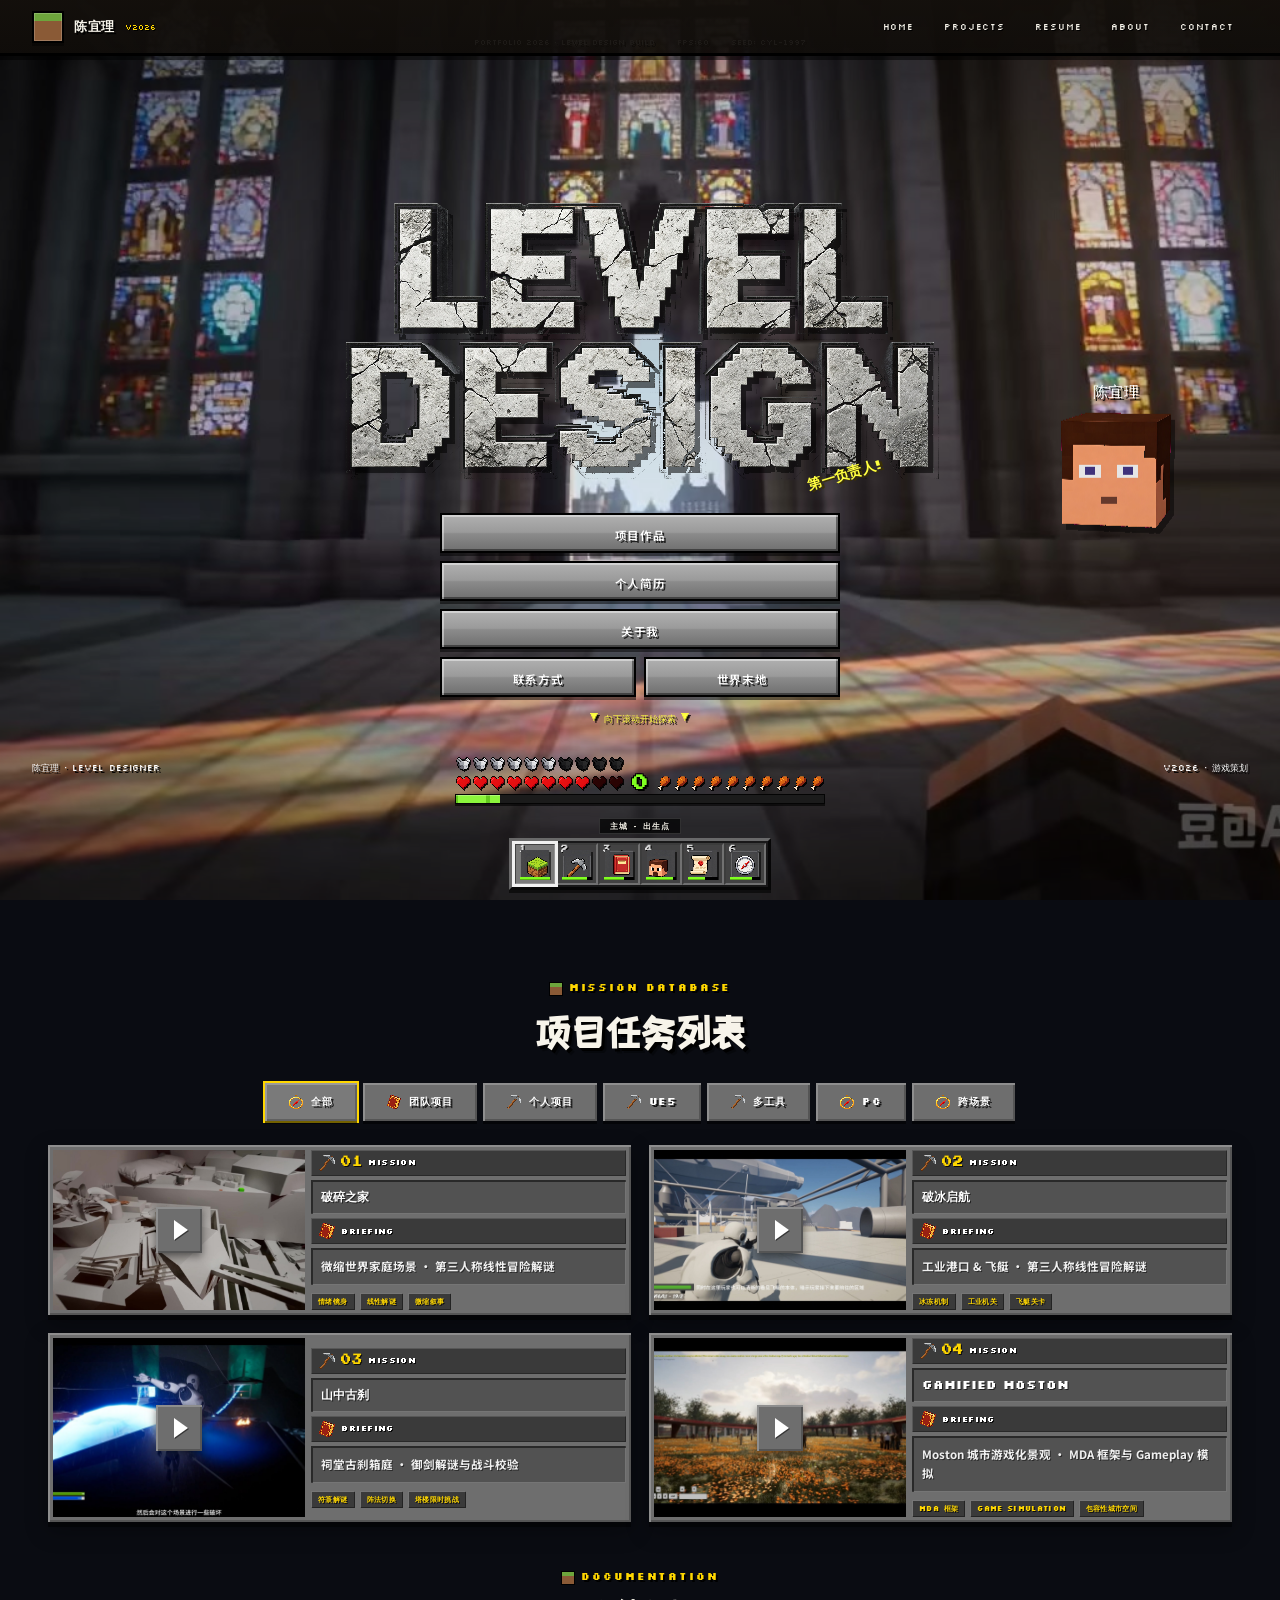
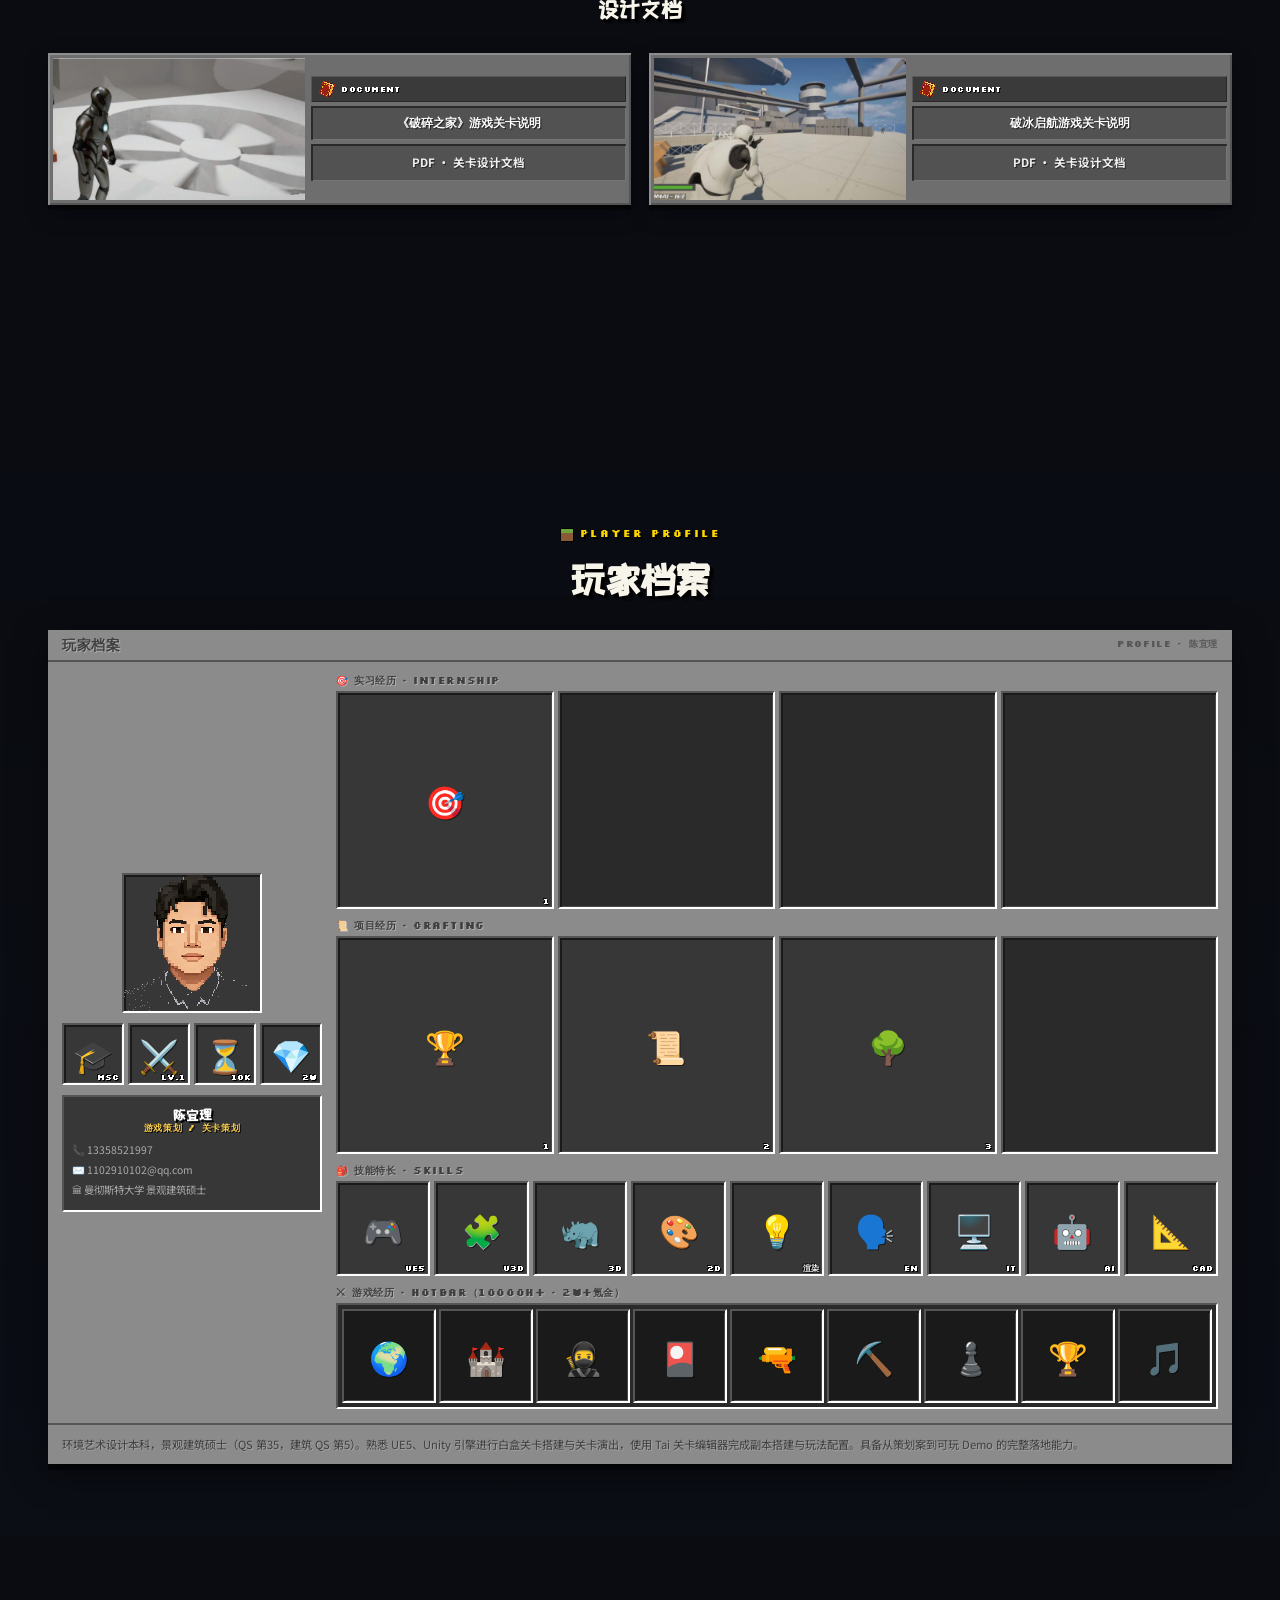
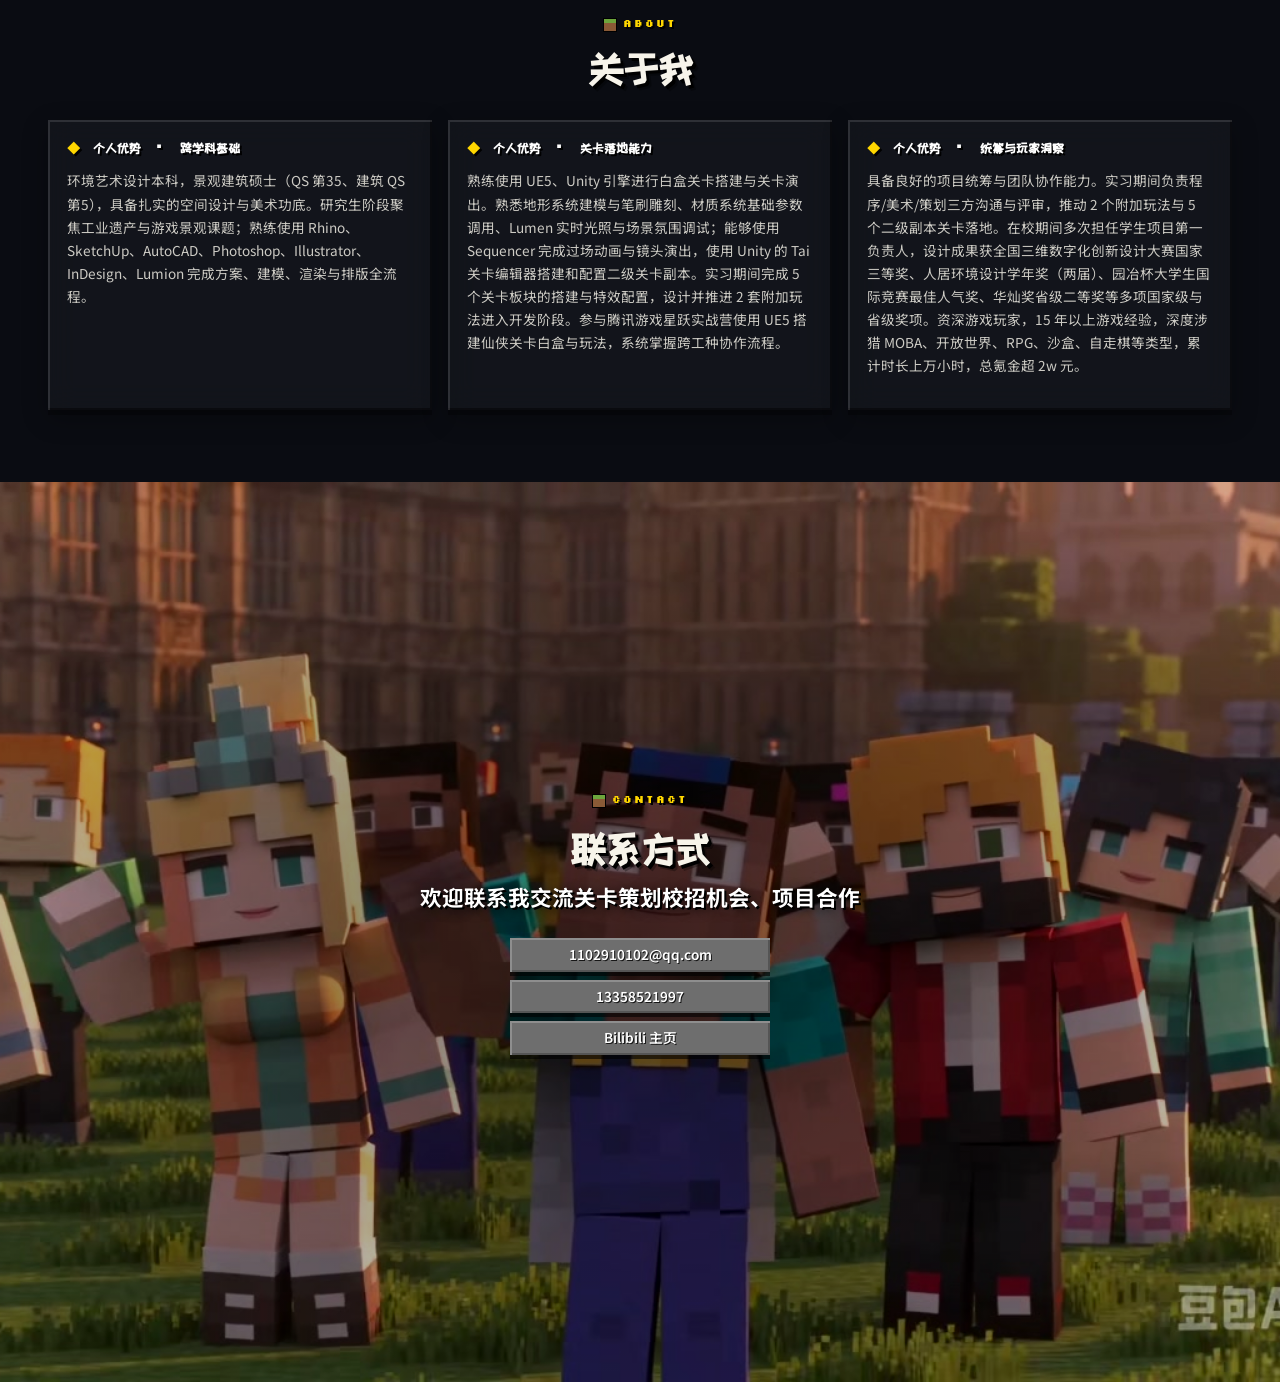
==== commit 828defd1: "feat: replace resume avatar with new image, rename 玩家背包 → 玩家档案" ====
--- a/index.html
+++ b/index.html
@@ -16,7 +16,7 @@
       gtag("js", new Date());
       gtag("config", "G-W7VM5CC6EZ");
     </script>
-    <link rel="stylesheet" href="./mc-portfolio.css?v=mc-menu-20260830w" />
+    <link rel="stylesheet" href="./mc-portfolio.css?v=mc-menu-20260830y" />
   </head>
   <body>
     <main>
@@ -147,23 +147,23 @@
       <!-- ===================== RESUME ===================== -->
       <section id="resume" class="mc-section" style="background:linear-gradient(180deg, rgba(10,12,18,0.55), rgba(13,16,24,0.62));">
         <div class="mc-section-head">
-          <p class="mc-eyebrow">Player Inventory</p>
-          <h2 class="mc-section-title">玩家背包</h2>
-        </div>
-
-        <!-- MC 背包主面板 -->
+          <p class="mc-eyebrow">Player Profile</p>
+          <h2 class="mc-section-title">玩家档案</h2>
+        </div>
+
+        <!-- MC 档案主面板 -->
         <div class="mc-inventory mc-reveal">
-          <!-- 背包标题栏 -->
+          <!-- 档案标题栏 -->
           <div class="mc-inv-titlebar">
-            <span class="mc-inv-title">玩家背包</span>
-            <span class="mc-inv-sub">INVENTORY · 陈宜理</span>
+            <span class="mc-inv-title">玩家档案</span>
+            <span class="mc-inv-sub">PROFILE · 陈宜理</span>
           </div>
 
           <div class="mc-inv-body">
             <!-- 左侧：玩家预览区（头像 + 盔甲槽） -->
             <div class="mc-inv-player">
               <div class="mc-inv-avatar-slot">
-                <img src="./Image/WechatIMG1072.jpg" alt="陈宜理" />
+                <img src="./Image/resume-avatar.png" alt="陈宜理" />
               </div>
               <div class="mc-inv-armor">
                 <div class="mc-inv-slot mc-inv-armor-slot" tabindex="0">
@@ -256,7 +256,7 @@
 
               <!-- 物品栏：技能特长 -->
               <div class="mc-inv-section">
-                <p class="mc-inv-section-label">🎒 技能特长 · INVENTORY</p>
+                <p class="mc-inv-section-label">🎒 技能特长 · SKILLS</p>
                 <div class="mc-inv-grid">
                   <div class="mc-inv-slot mc-inv-slot-item" tabindex="0">
                     <span class="mc-inv-item-icon">🎮</span>
@@ -351,7 +351,7 @@
             </div>
           </div>
 
-          <!-- 背包底部：玩家简介 -->
+          <!-- 档案底部：玩家简介 -->
           <div class="mc-inv-footer">
             <p>环境艺术设计本科，景观建筑硕士（QS 第35，建筑 QS 第5）。熟悉 UE5、Unity 引擎进行白盒关卡搭建与关卡演出，使用 Tai 关卡编辑器完成副本搭建与玩法配置。具备从策划案到可玩 Demo 的完整落地能力。</p>
           </div>
@@ -425,6 +425,6 @@
       </article>
     </div>
 
-    <script src="./mc-portfolio.js?v=mc-menu-20260830w"></script>
+    <script src="./mc-portfolio.js?v=mc-menu-20260830y"></script>
   </body>
 </html>
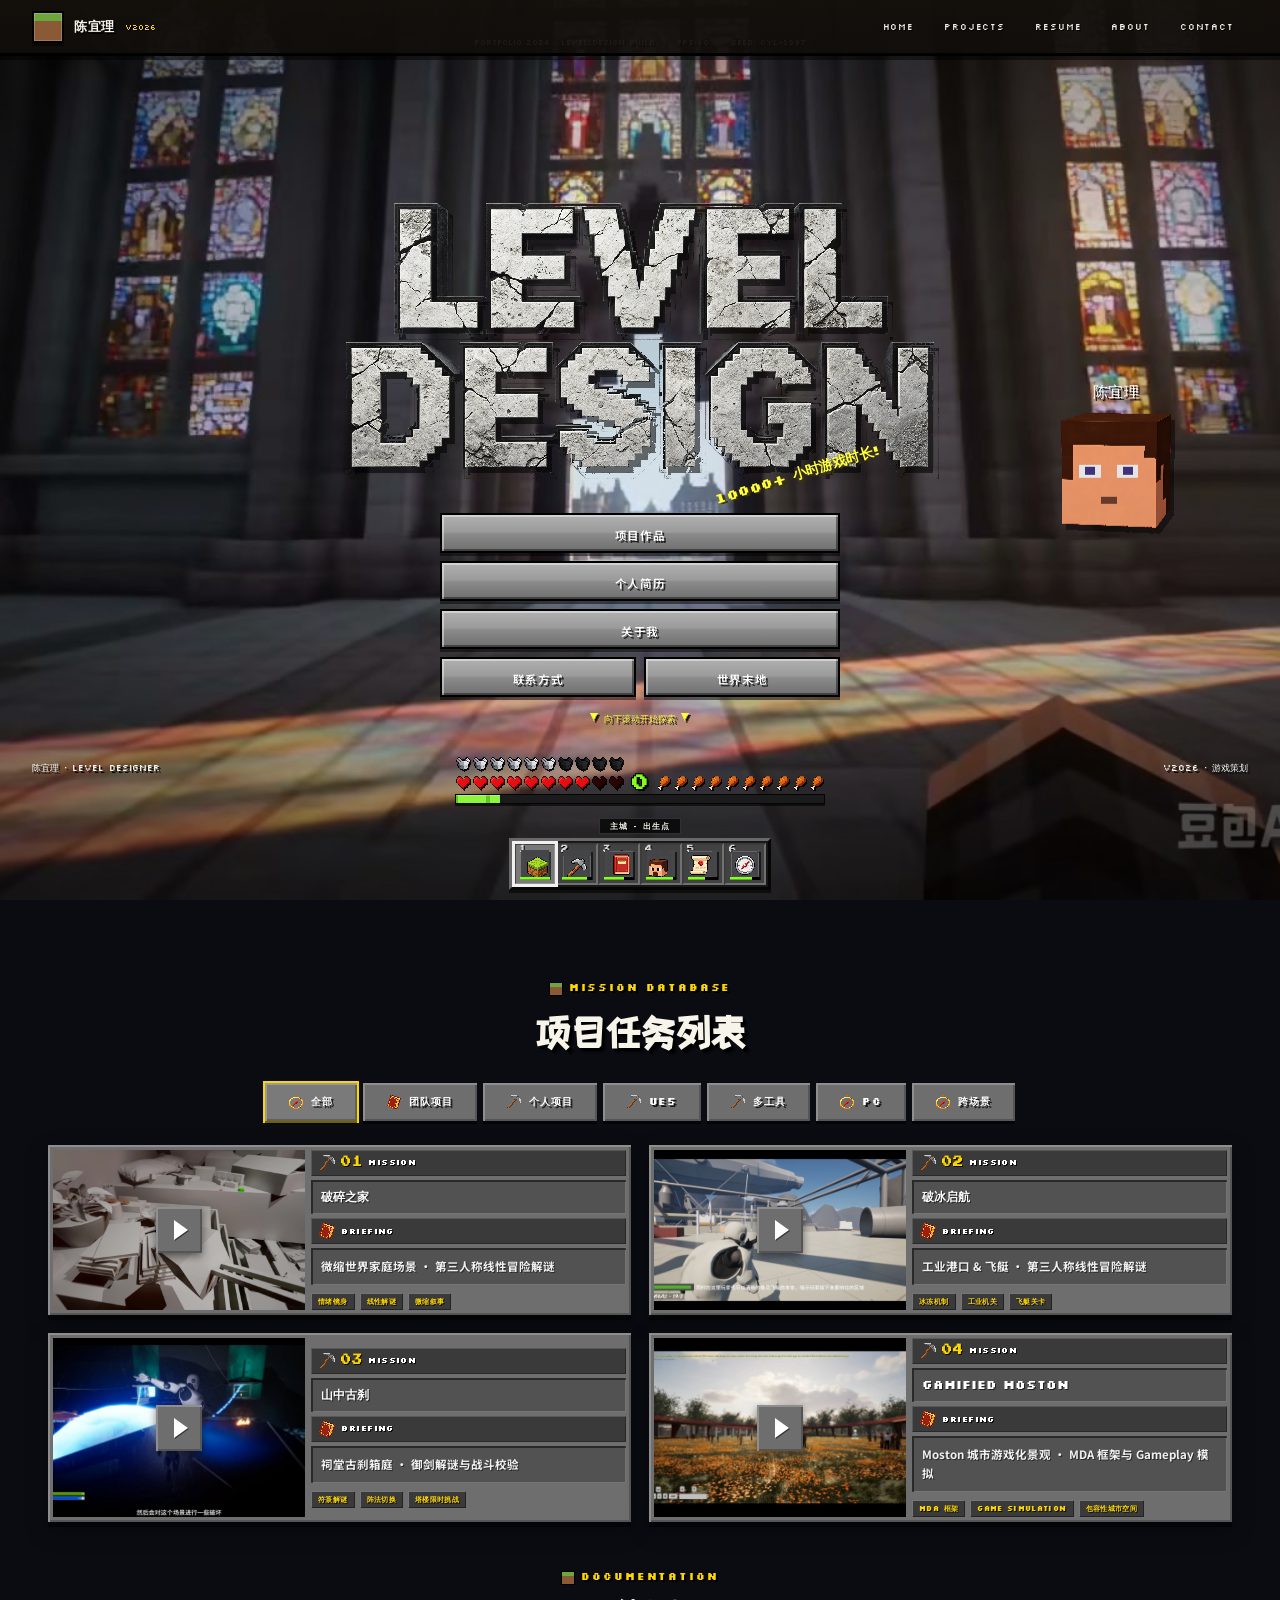
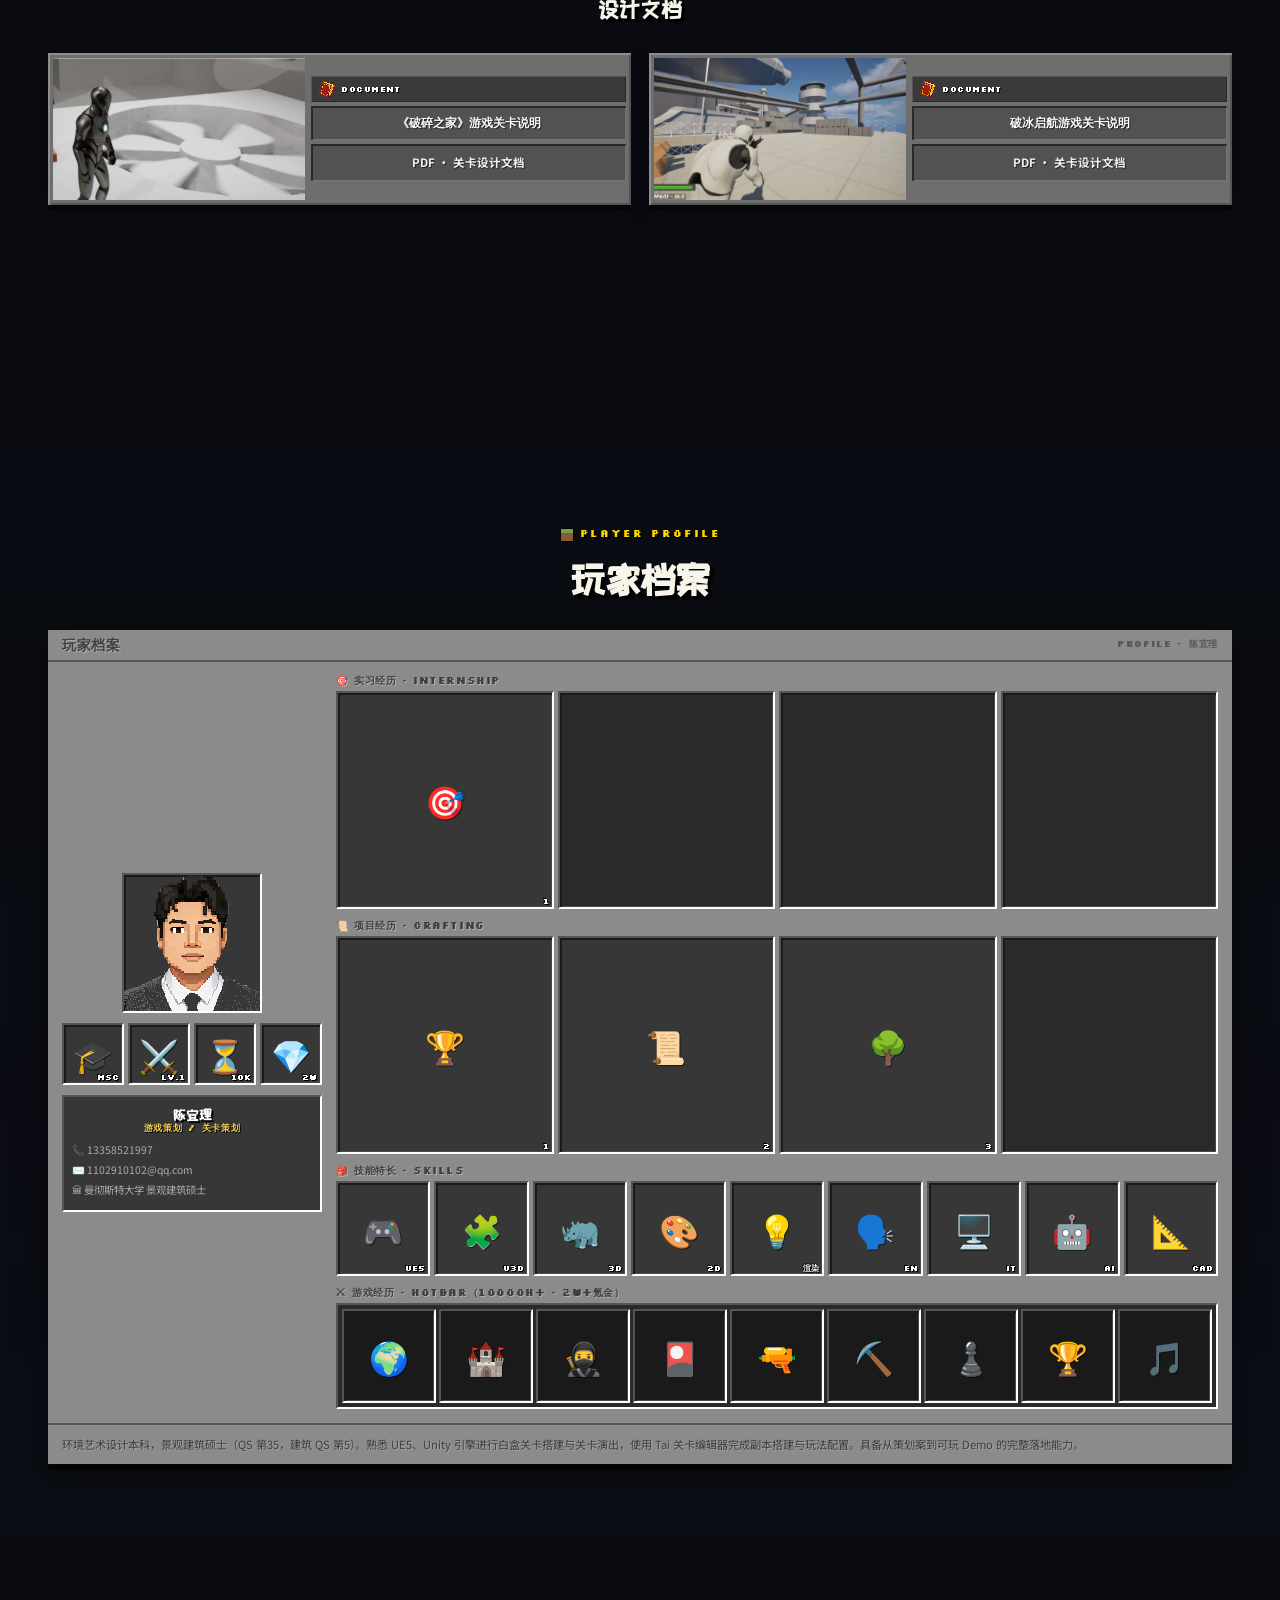
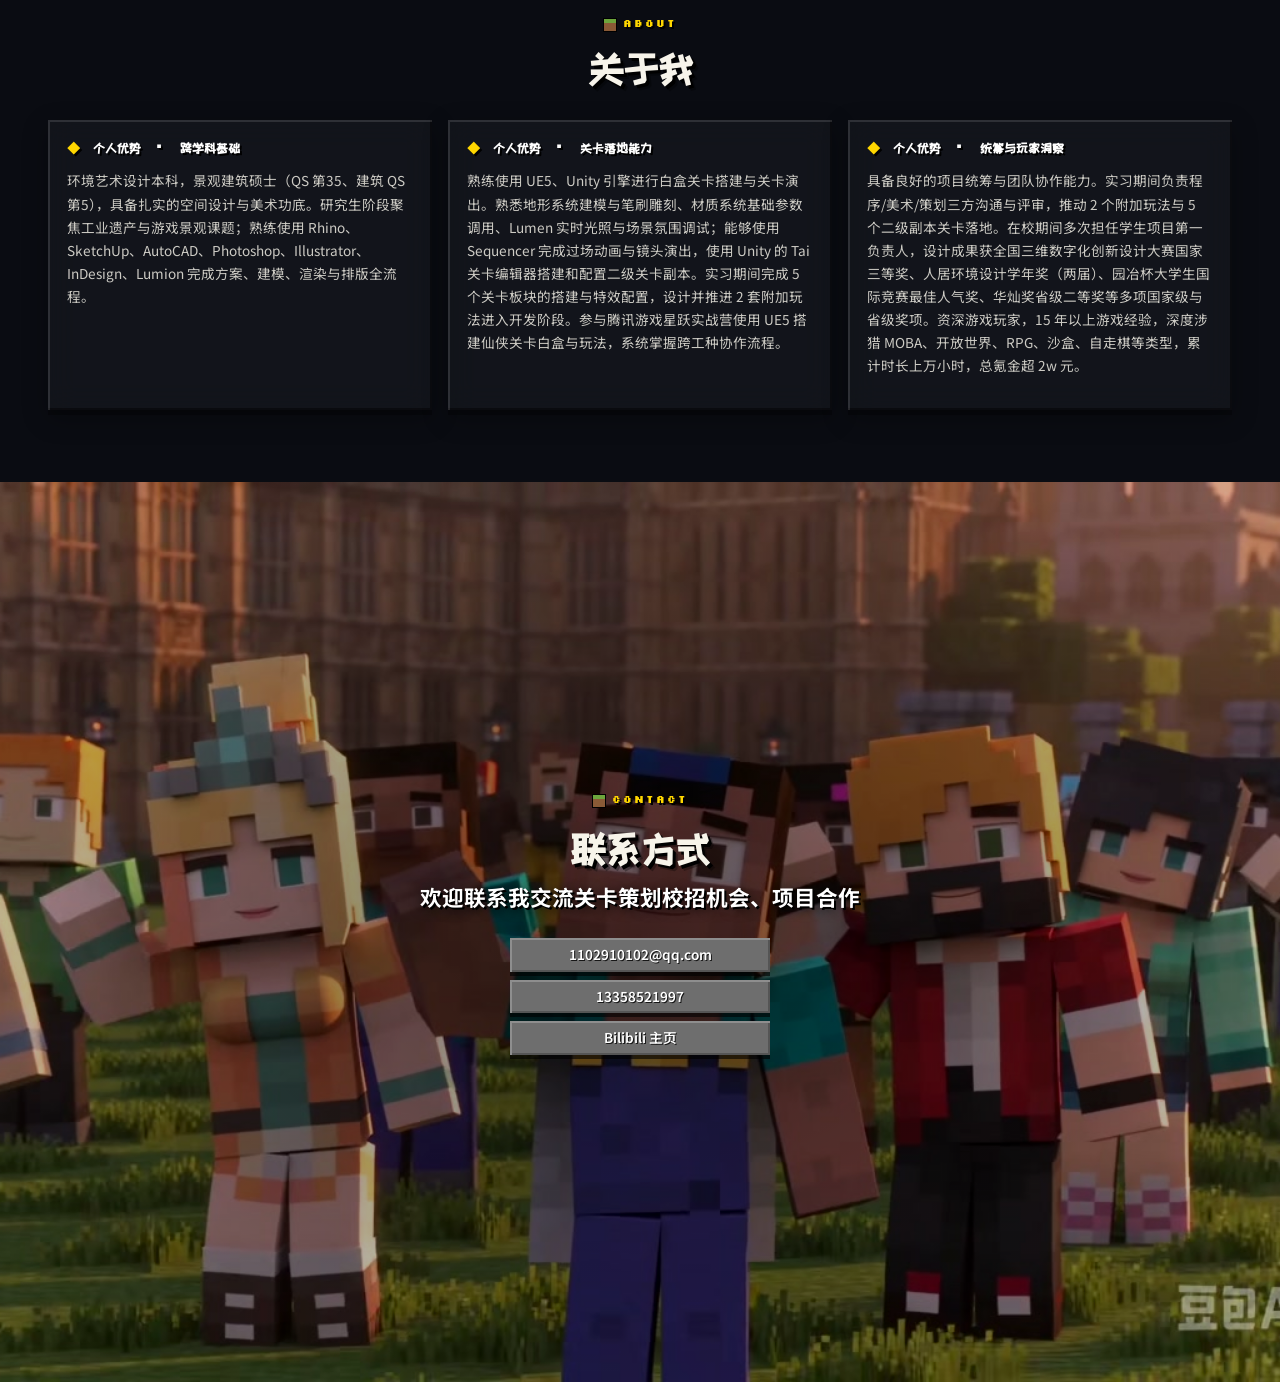
==== commit 3978ca29: "fix(loader): wait for ALL critical images (10 img + 2 video), mobile video threshold lowered, suspen" ====
--- a/index.html
+++ b/index.html
@@ -16,7 +16,7 @@
       gtag("js", new Date());
       gtag("config", "G-W7VM5CC6EZ");
     </script>
-    <link rel="stylesheet" href="./mc-portfolio.css?v=mc-menu-20260830y" />
+    <link rel="stylesheet" href="./mc-portfolio.css?v=mc-menu-20260830z" />
   </head>
   <body>
     <main>
@@ -425,6 +425,6 @@
       </article>
     </div>
 
-    <script src="./mc-portfolio.js?v=mc-menu-20260830y"></script>
+    <script src="./mc-portfolio.js?v=mc-menu-20260830z"></script>
   </body>
 </html>
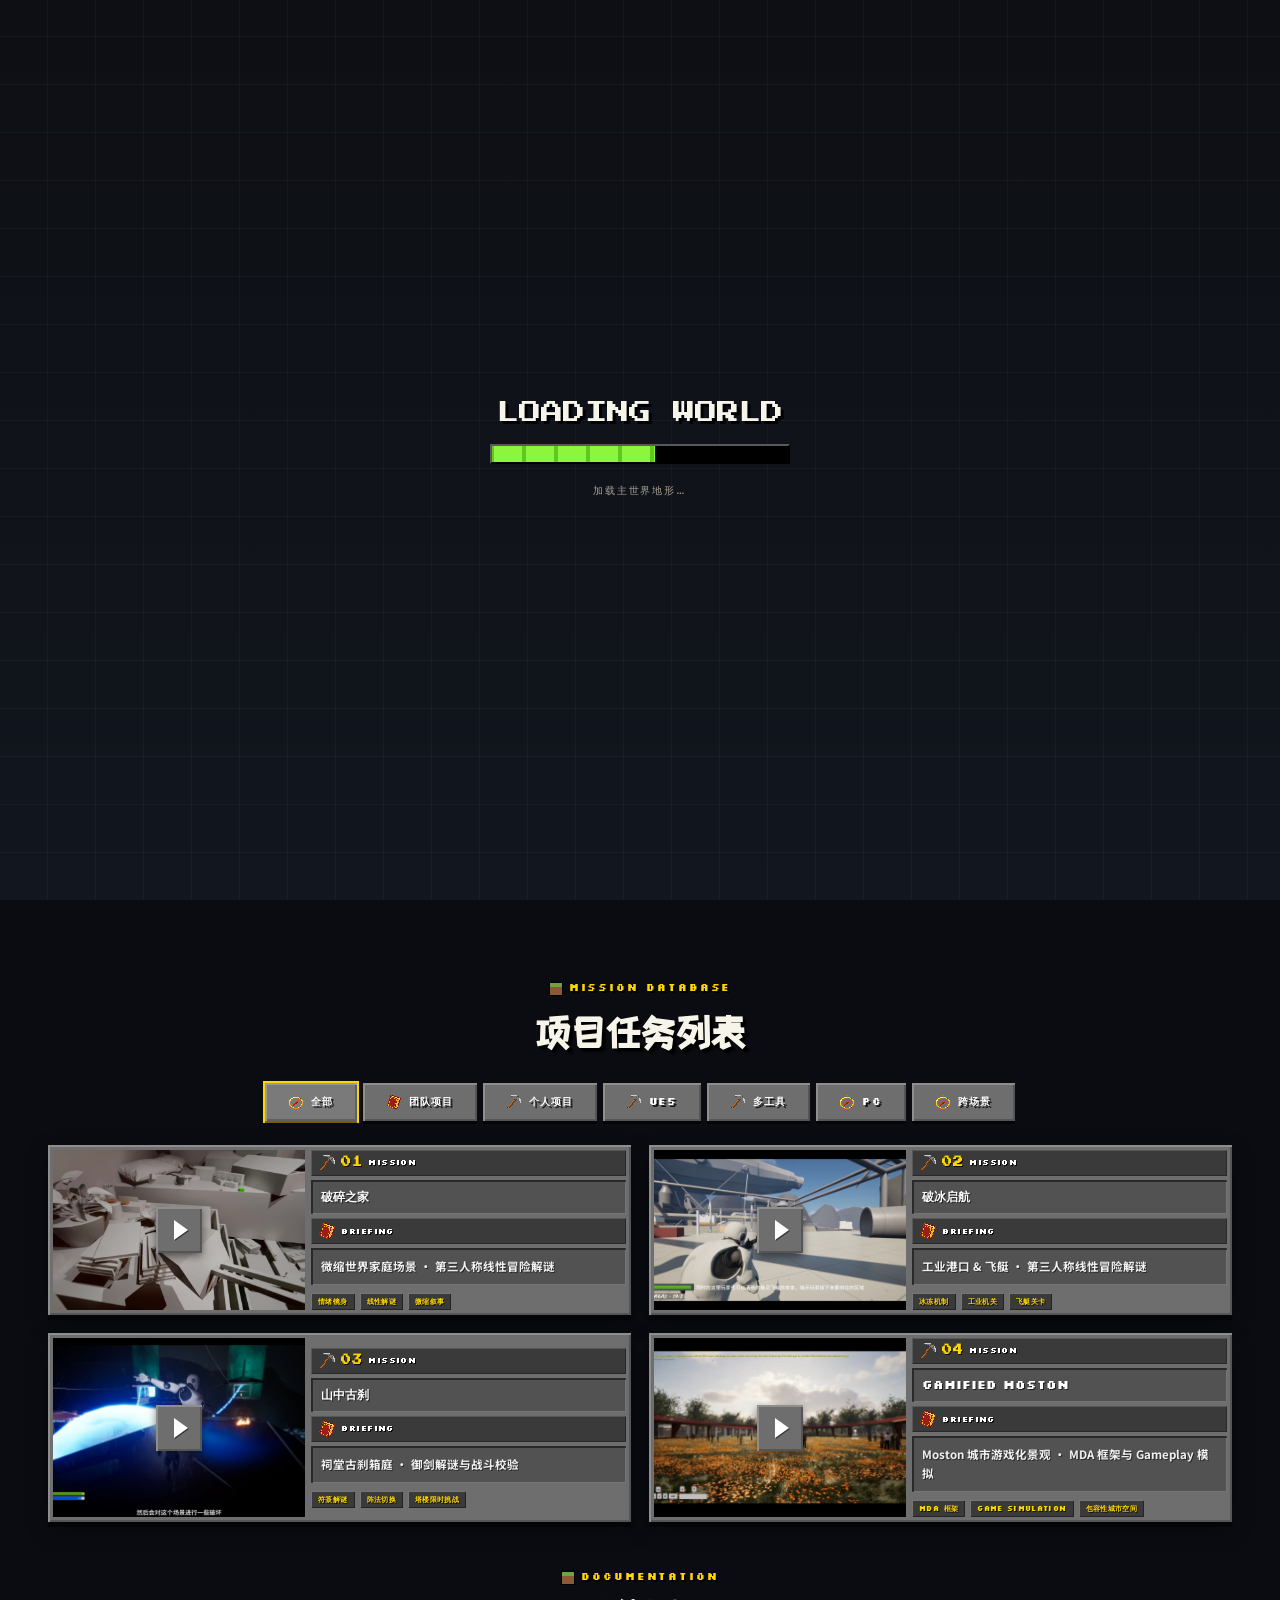
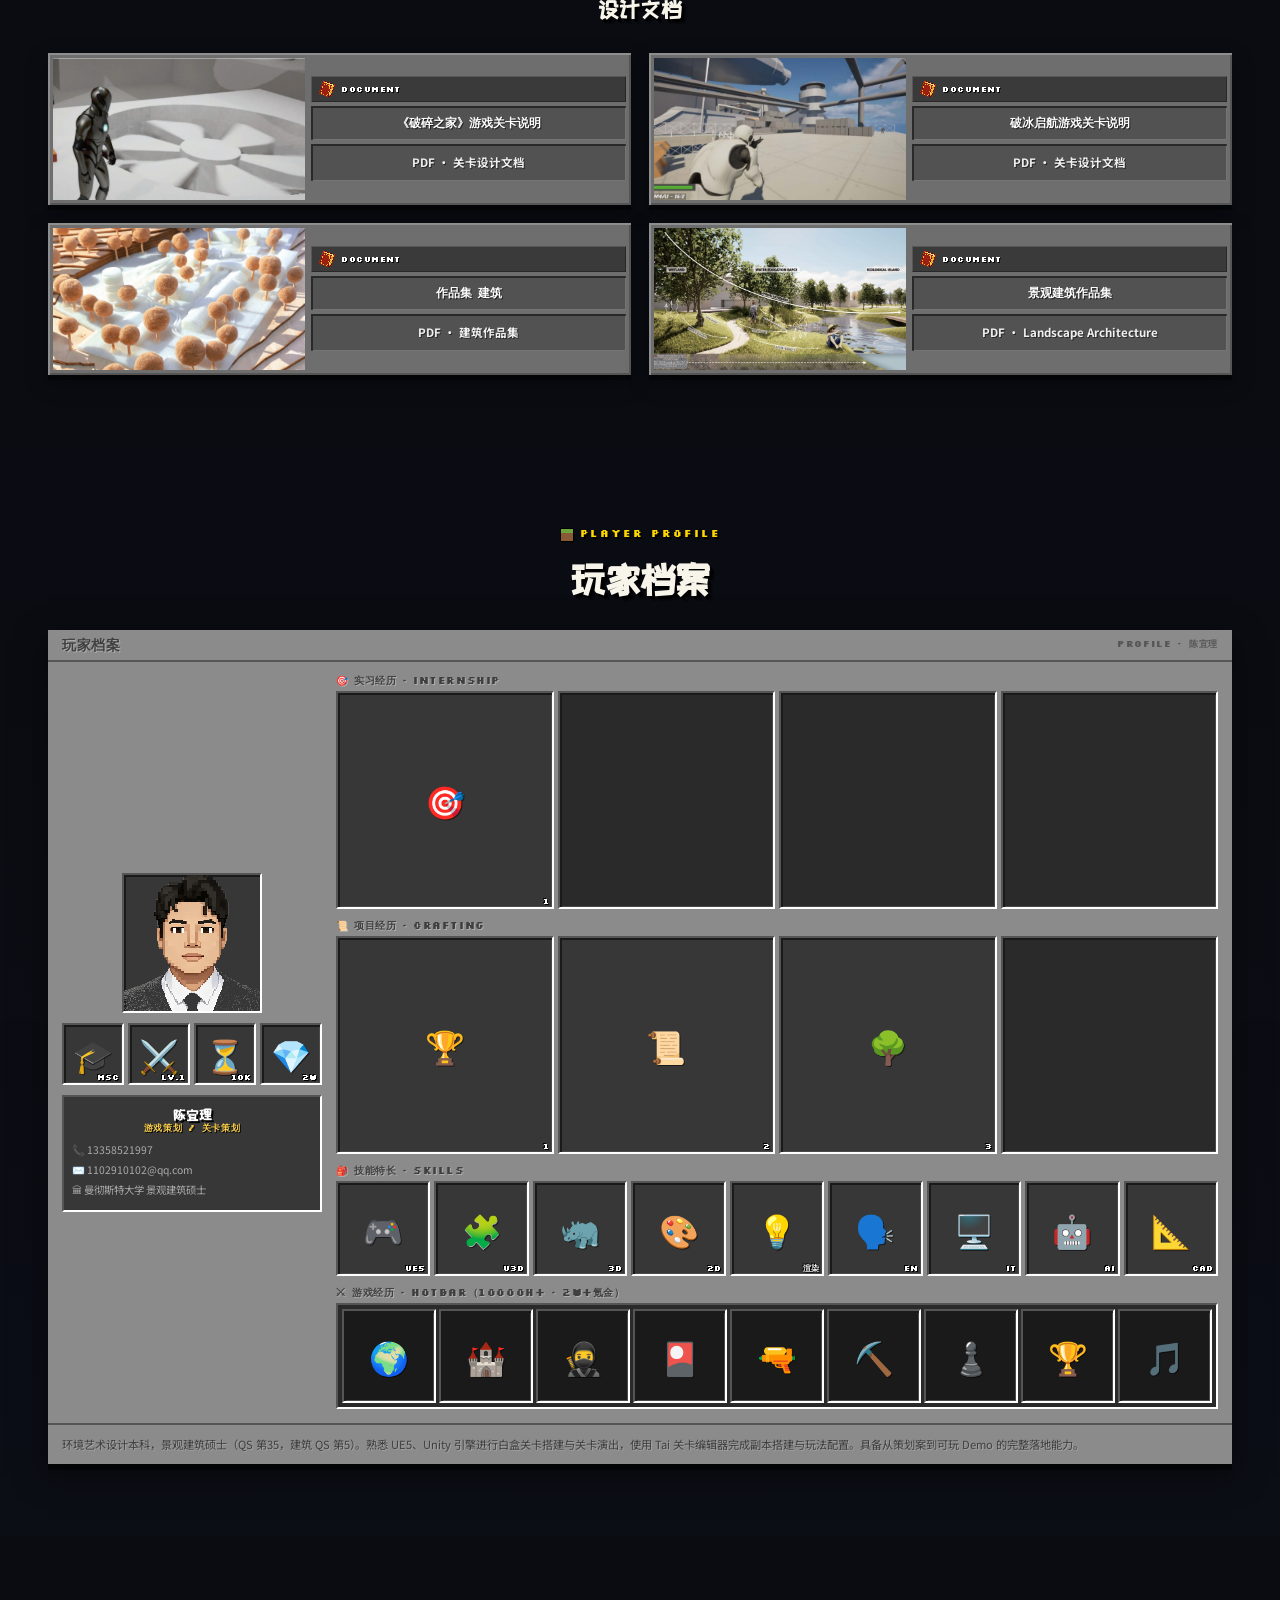
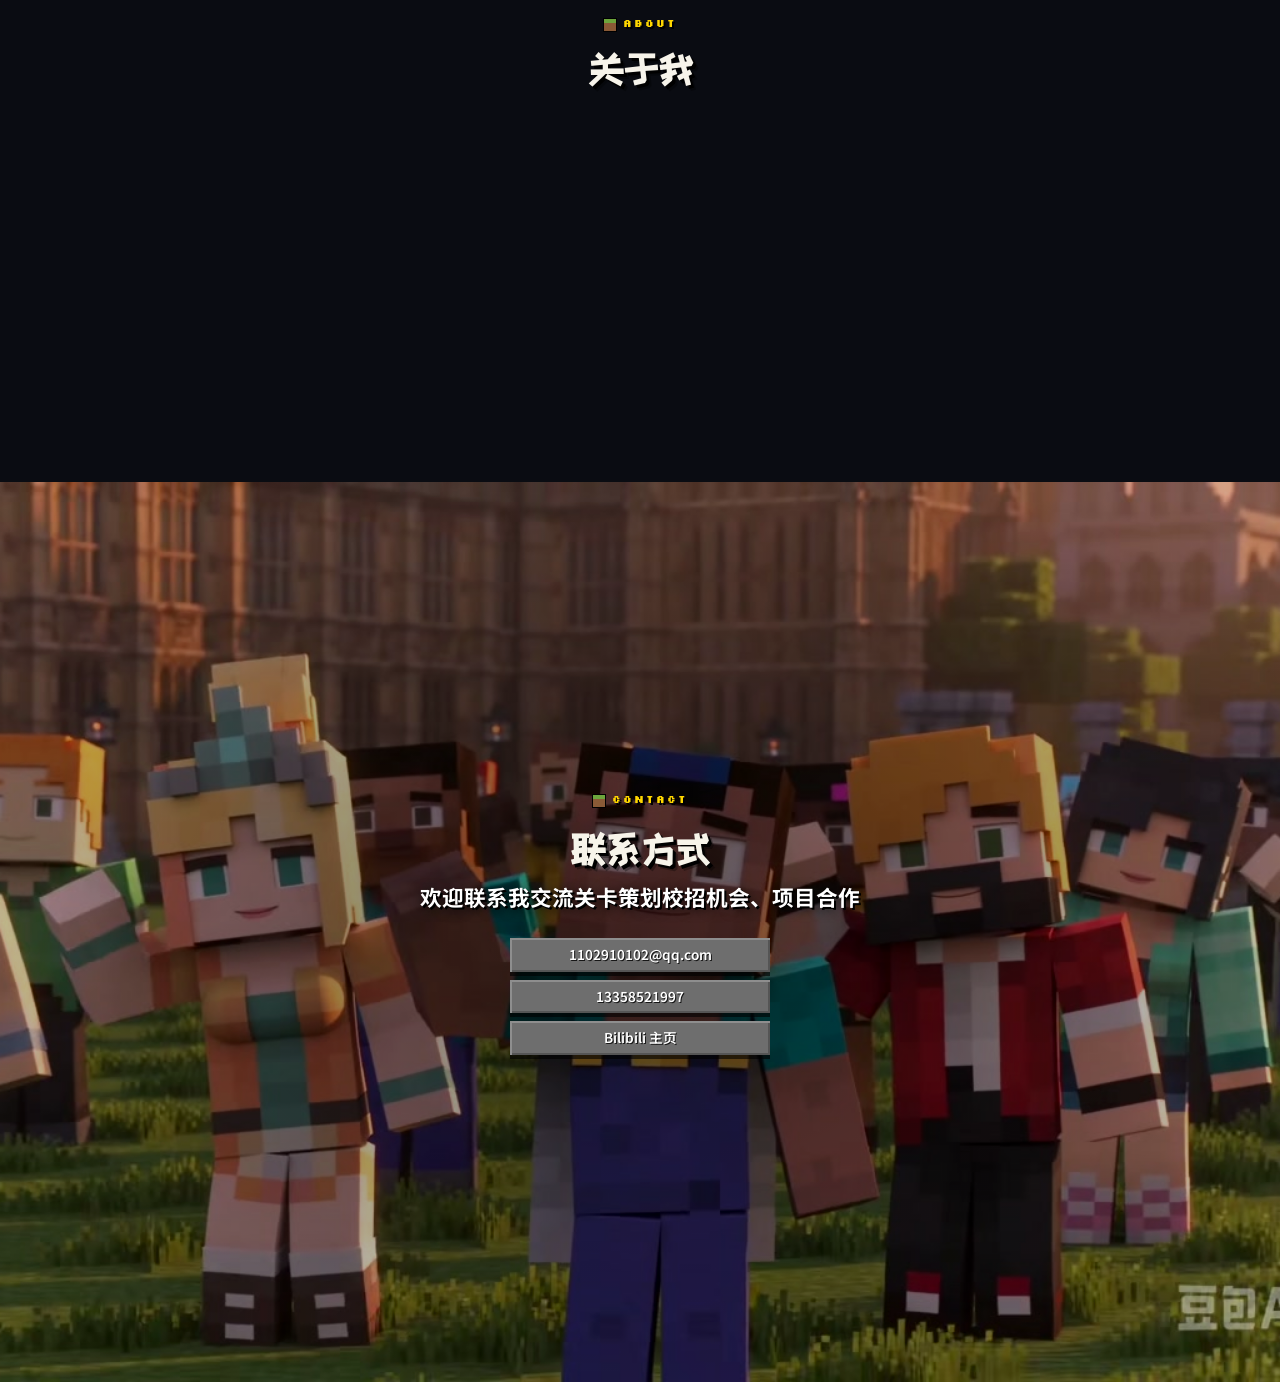
==== commit 58fbfc78: "perf: fix HEVC incompatibility + massive asset compression - CRITICAL: videos were HEVC/H.265 (Chrom" ====
--- a/index.html
+++ b/index.html
@@ -16,19 +16,21 @@
       gtag("js", new Date());
       gtag("config", "G-W7VM5CC6EZ");
     </script>
-    <link rel="stylesheet" href="./mc-portfolio.css?v=mc-menu-20260830z" />
+    <link rel="stylesheet" href="./mc-portfolio.css?v=mc-menu-20260831a" />
   </head>
   <body>
     <main>
       <!-- ===================== HERO ===================== -->
       <section id="home" class="mc-hero">
         <video id="mcHeroVideo" class="mc-hero-video"
-          src="./assets/animation/mc-hero-final.mp4"
           poster="./assets/animation/mc-hero-poster.jpg"
           muted loop autoplay playsinline webkit-playsinline
           preload="metadata"
           disablepictureinpicture
-          controlslist="nodownload noplaybackrate"></video>
+          controlslist="nodownload noplaybackrate">
+          <source src="./assets/animation/mobile/mc-hero-mobile.mp4" type="video/mp4; codecs=&quot;avc1.42E01E&quot;" />
+          <source src="./assets/animation/mc-hero-final.mp4" type="video/mp4" />
+        </video>
         <div class="mc-hero-vignette"></div>
 
         <!-- 顶部调试信息条（仿 MC F3 风格） -->
@@ -163,7 +165,7 @@
             <!-- 左侧：玩家预览区（头像 + 盔甲槽） -->
             <div class="mc-inv-player">
               <div class="mc-inv-avatar-slot">
-                <img src="./Image/resume-avatar.png" alt="陈宜理" />
+                <img src="./Image/resume-avatar.webp" alt="陈宜理" />
               </div>
               <div class="mc-inv-armor">
                 <div class="mc-inv-slot mc-inv-armor-slot" tabindex="0">
@@ -383,12 +385,14 @@
       <!-- ===================== FINALE + CONTACT ===================== -->
       <section id="contact" class="mc-finale">
         <video id="mcFinaleVideo" class="mc-finale-video"
-          src="./assets/animation/mc-finale-final.mp4"
           poster="./assets/animation/mc-finale-poster.jpg"
           muted loop autoplay playsinline webkit-playsinline
           preload="metadata"
           disablepictureinpicture
-          controlslist="nodownload noplaybackrate"></video>
+          controlslist="nodownload noplaybackrate">
+          <source src="./assets/animation/mobile/mc-finale-mobile.mp4" type="video/mp4; codecs=&quot;avc1.42E01E&quot;" />
+          <source src="./assets/animation/mc-finale-final.mp4" type="video/mp4" />
+        </video>
         <div class="mc-finale-overlay">
           <p class="mc-eyebrow">Contact</p>
           <h2 class="mc-section-title">联系方式</h2>
@@ -425,6 +429,6 @@
       </article>
     </div>
 
-    <script src="./mc-portfolio.js?v=mc-menu-20260830z"></script>
+    <script src="./mc-portfolio.js?v=mc-menu-20260831a"></script>
   </body>
 </html>
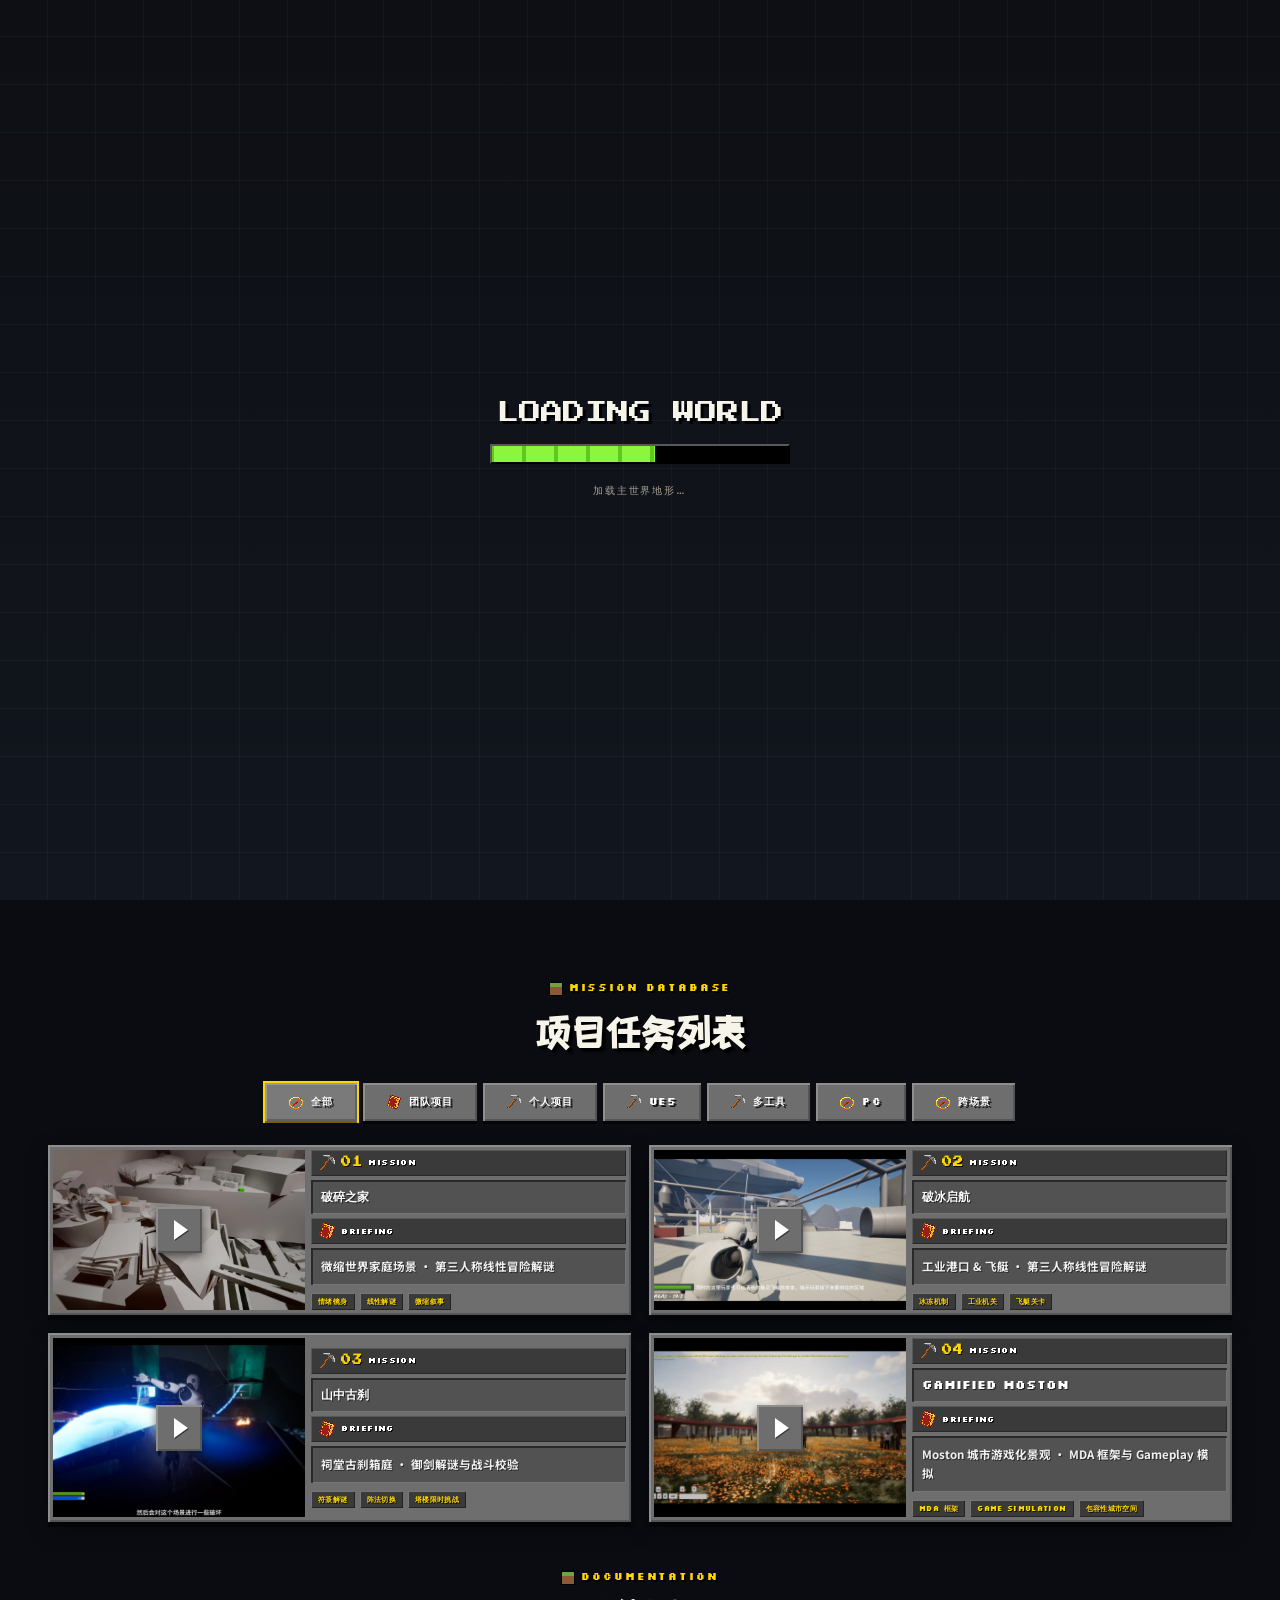
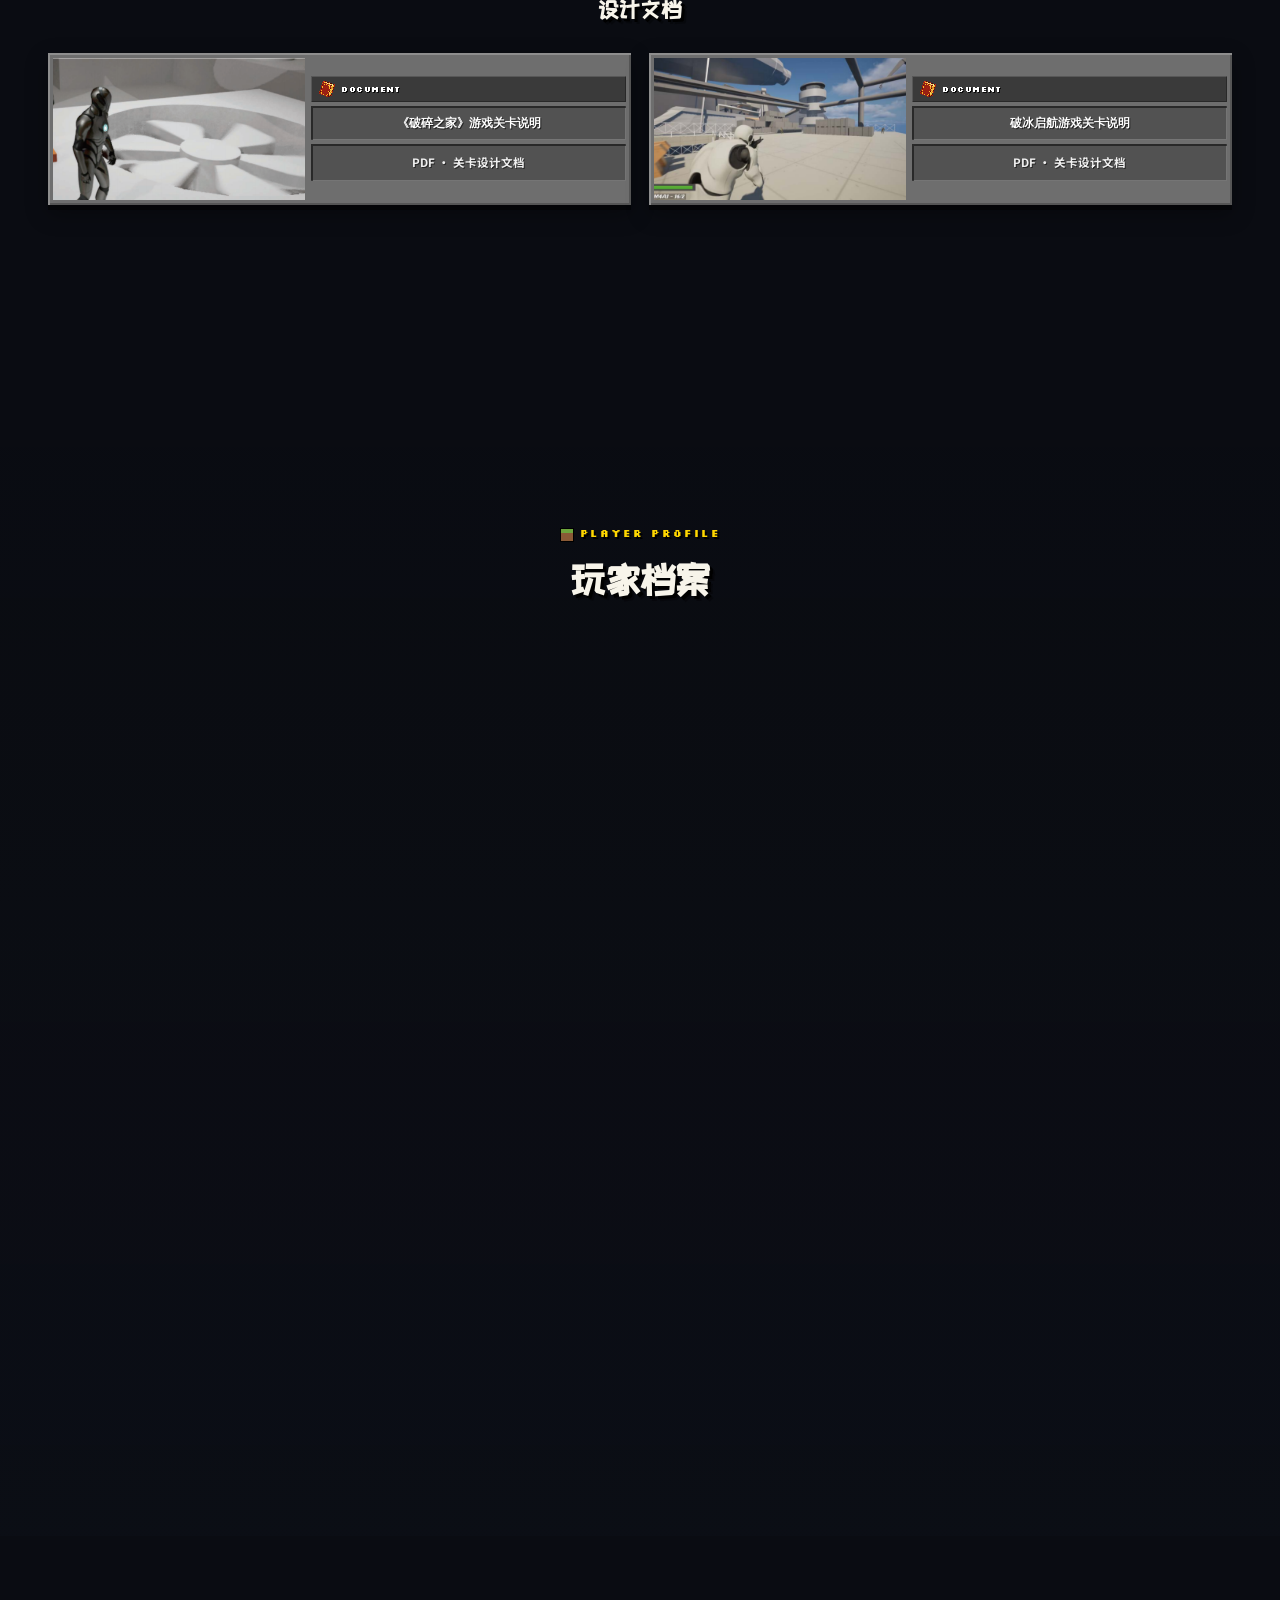
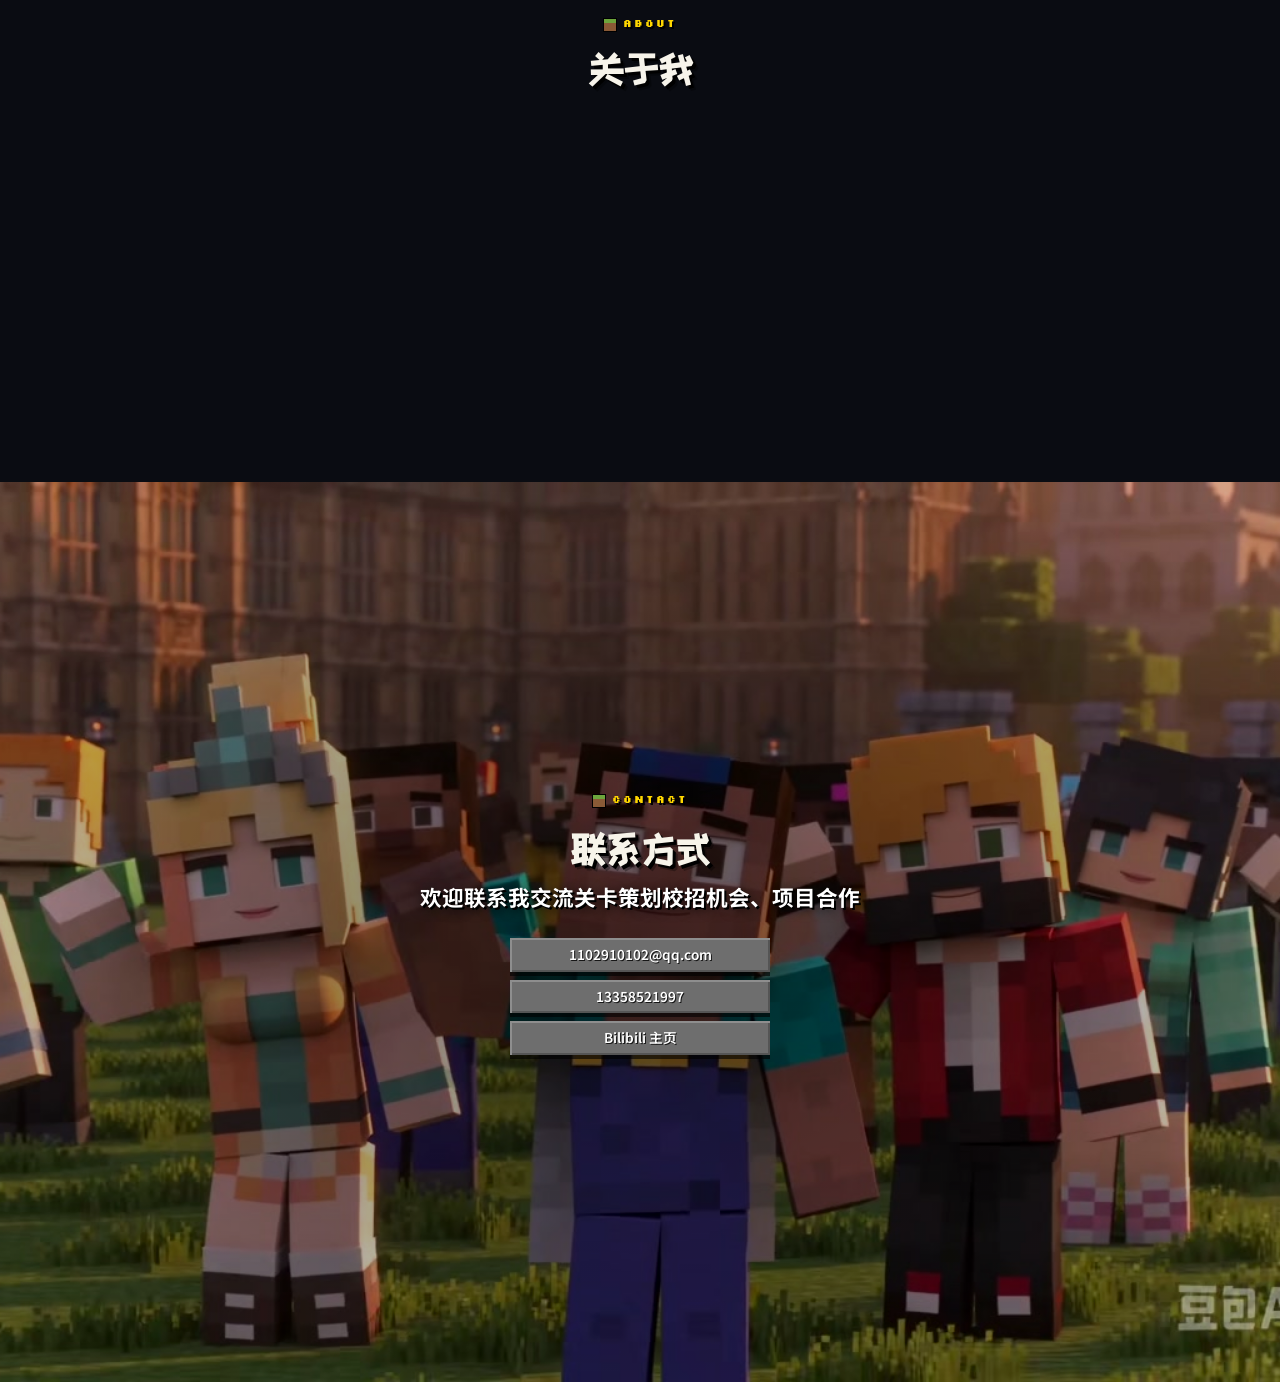
==== commit ae89dffc: "fix(video): restore full resolution + fix yuvj420p decode failure on mobile ROOT CAUSE of mobile pla" ====
--- a/index.html
+++ b/index.html
@@ -16,7 +16,7 @@
       gtag("js", new Date());
       gtag("config", "G-W7VM5CC6EZ");
     </script>
-    <link rel="stylesheet" href="./mc-portfolio.css?v=mc-menu-20260831a" />
+    <link rel="stylesheet" href="./mc-portfolio.css?v=mc-menu-20260831b" />
   </head>
   <body>
     <main>
@@ -28,8 +28,8 @@
           preload="metadata"
           disablepictureinpicture
           controlslist="nodownload noplaybackrate">
-          <source src="./assets/animation/mobile/mc-hero-mobile.mp4" type="video/mp4; codecs=&quot;avc1.42E01E&quot;" />
-          <source src="./assets/animation/mc-hero-final.mp4" type="video/mp4" />
+          <source src="./assets/animation/mc-hero-h264.mp4" type="video/mp4" />
+          <source src="./assets/animation/mc-hero-h264-sd.mp4" type="video/mp4" />
         </video>
         <div class="mc-hero-vignette"></div>
 
@@ -165,7 +165,10 @@
             <!-- 左侧：玩家预览区（头像 + 盔甲槽） -->
             <div class="mc-inv-player">
               <div class="mc-inv-avatar-slot">
-                <img src="./Image/resume-avatar.webp" alt="陈宜理" />
+                <picture>
+                  <source srcset="./Image/resume-avatar.webp" type="image/webp" />
+                  <img src="./Image/resume-avatar.png" alt="陈宜理" />
+                </picture>
               </div>
               <div class="mc-inv-armor">
                 <div class="mc-inv-slot mc-inv-armor-slot" tabindex="0">
@@ -390,8 +393,8 @@
           preload="metadata"
           disablepictureinpicture
           controlslist="nodownload noplaybackrate">
-          <source src="./assets/animation/mobile/mc-finale-mobile.mp4" type="video/mp4; codecs=&quot;avc1.42E01E&quot;" />
-          <source src="./assets/animation/mc-finale-final.mp4" type="video/mp4" />
+          <source src="./assets/animation/mc-finale-h264.mp4" type="video/mp4" />
+          <source src="./assets/animation/mc-finale-h264-sd.mp4" type="video/mp4" />
         </video>
         <div class="mc-finale-overlay">
           <p class="mc-eyebrow">Contact</p>
@@ -429,6 +432,6 @@
       </article>
     </div>
 
-    <script src="./mc-portfolio.js?v=mc-menu-20260831a"></script>
+    <script src="./mc-portfolio.js?v=mc-menu-20260831b"></script>
   </body>
 </html>
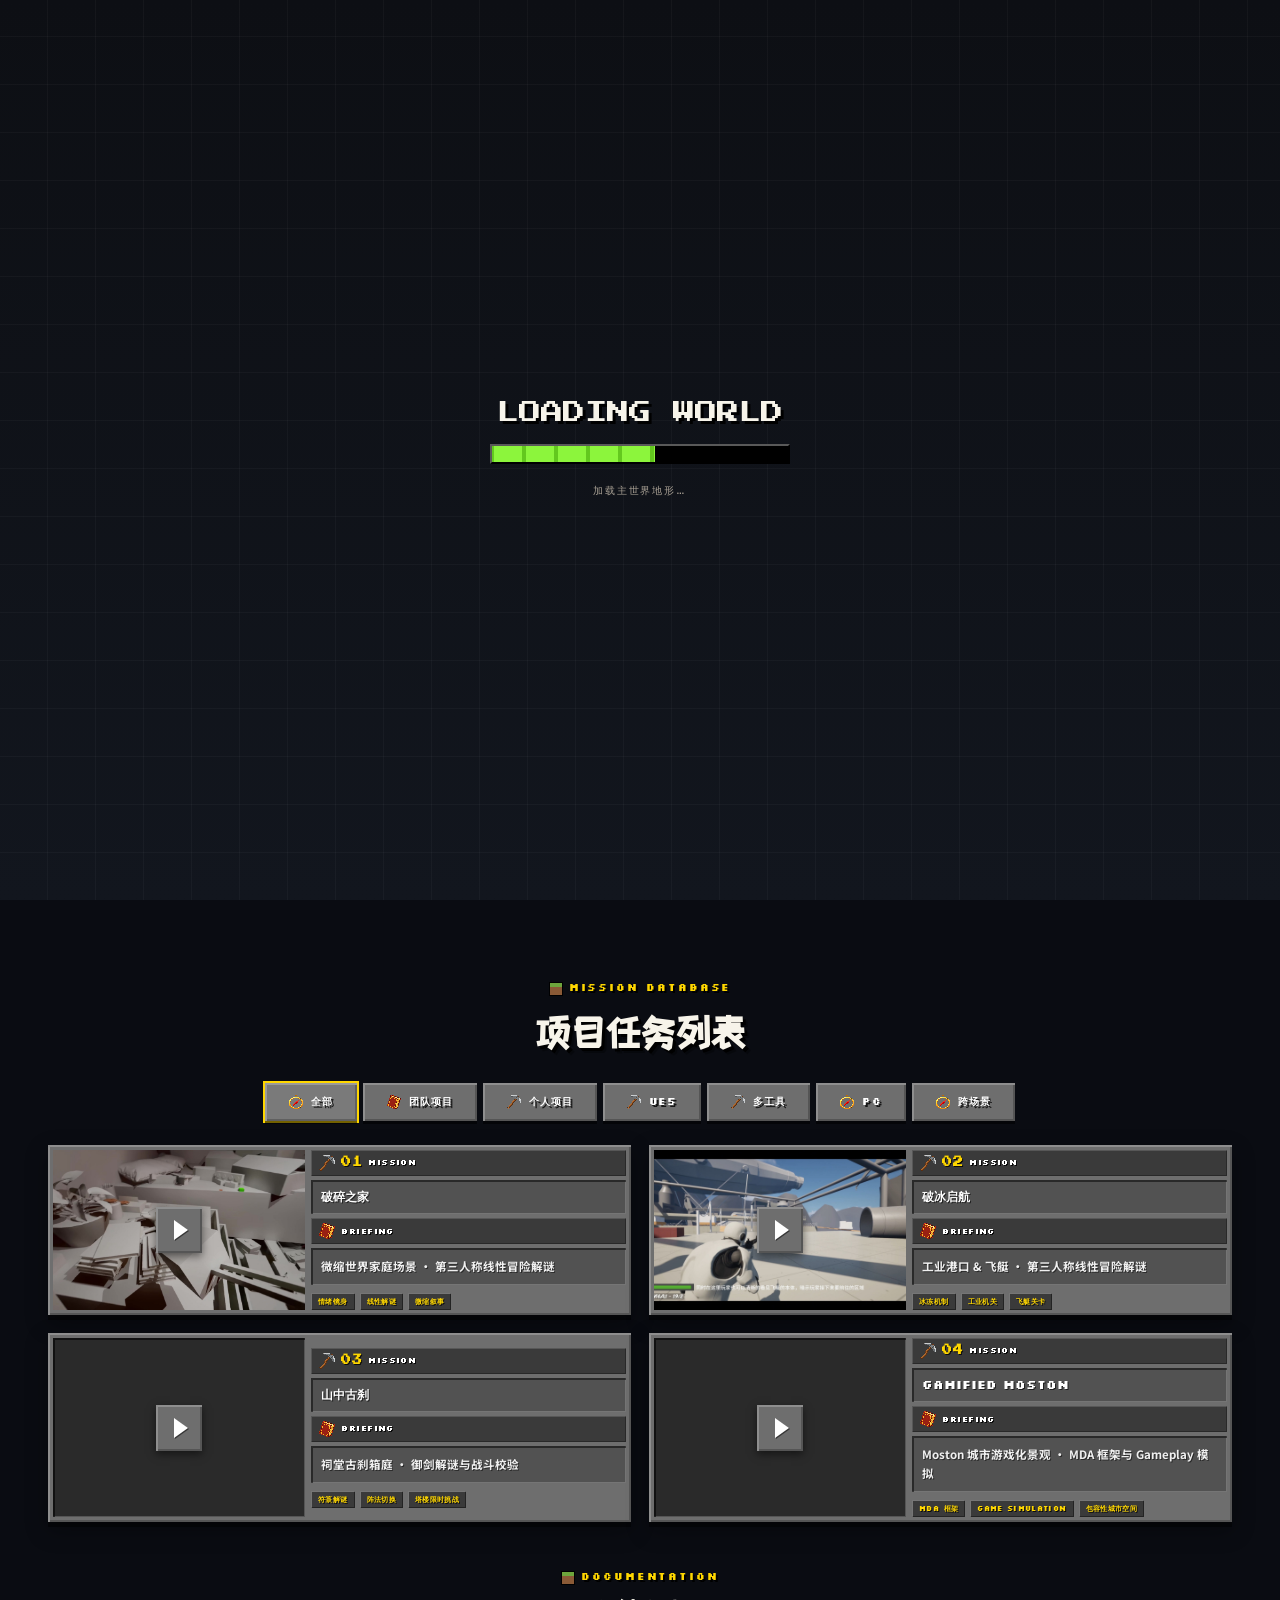
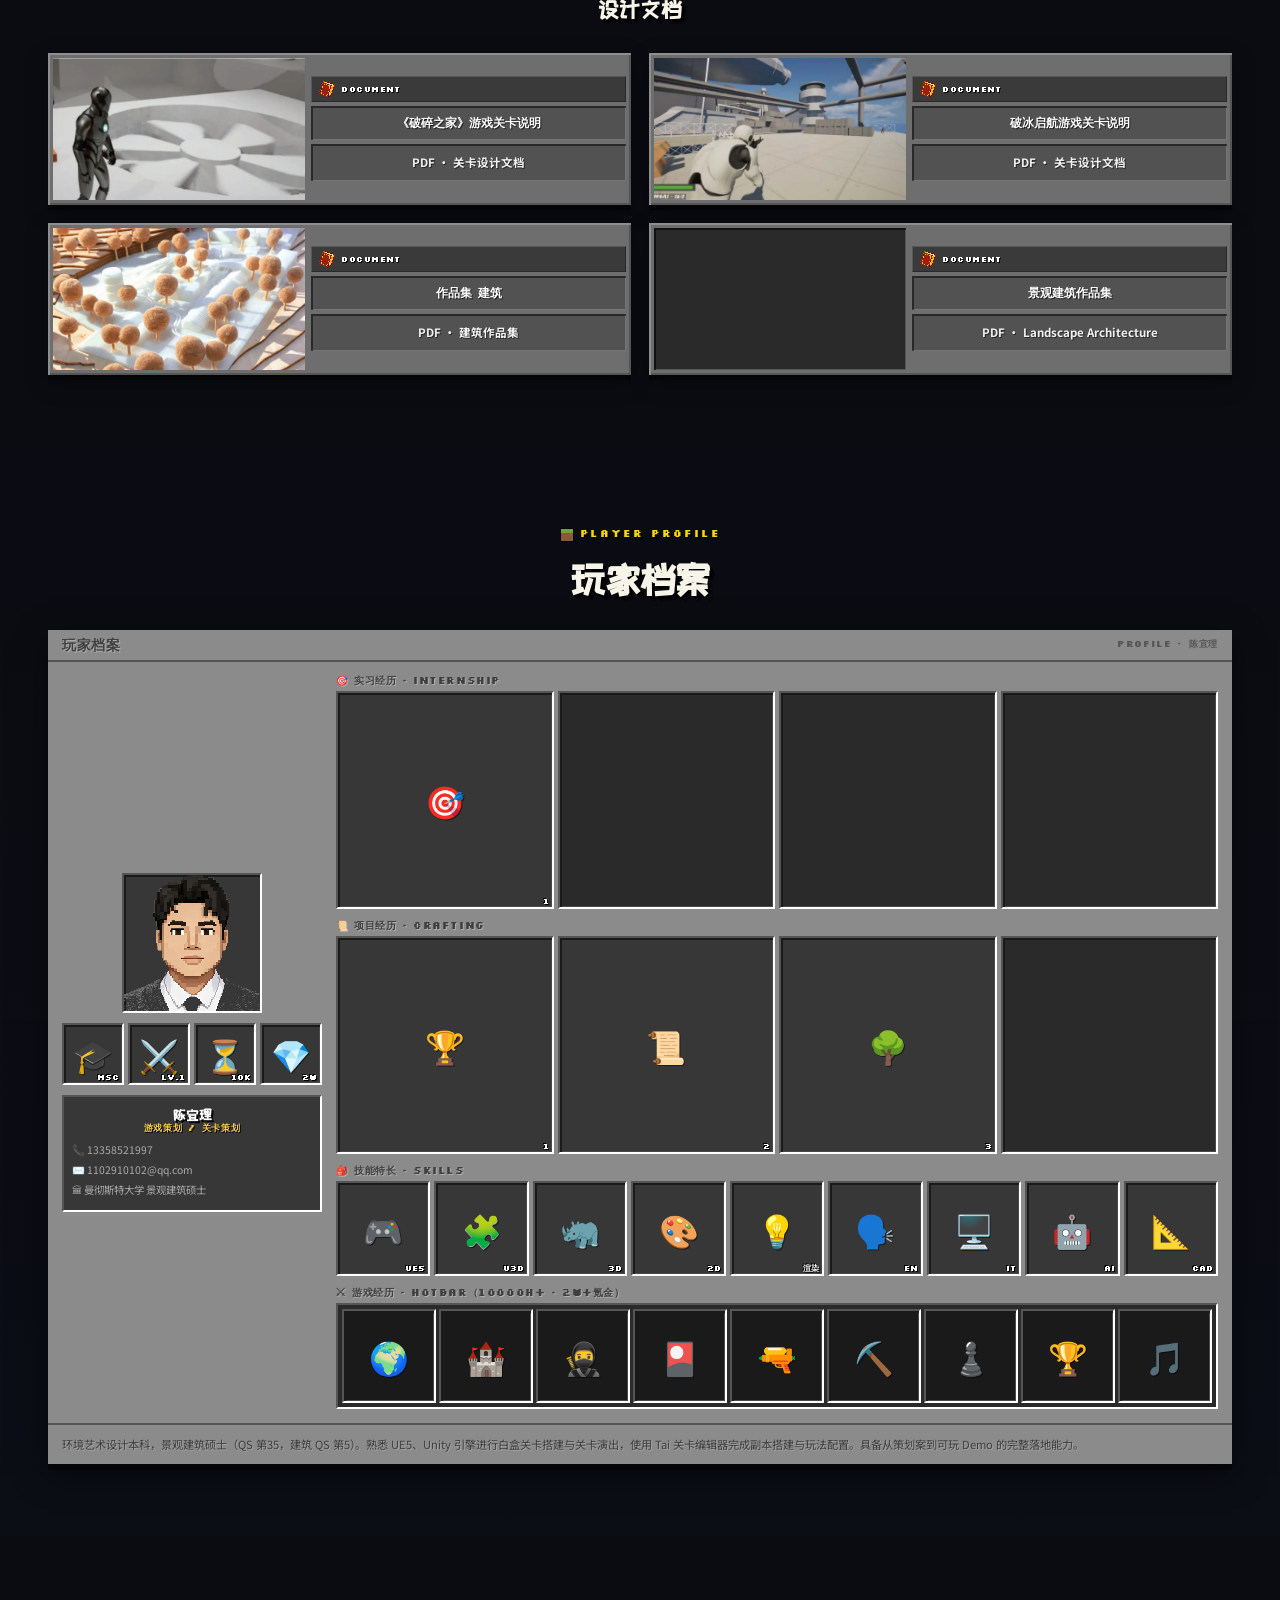
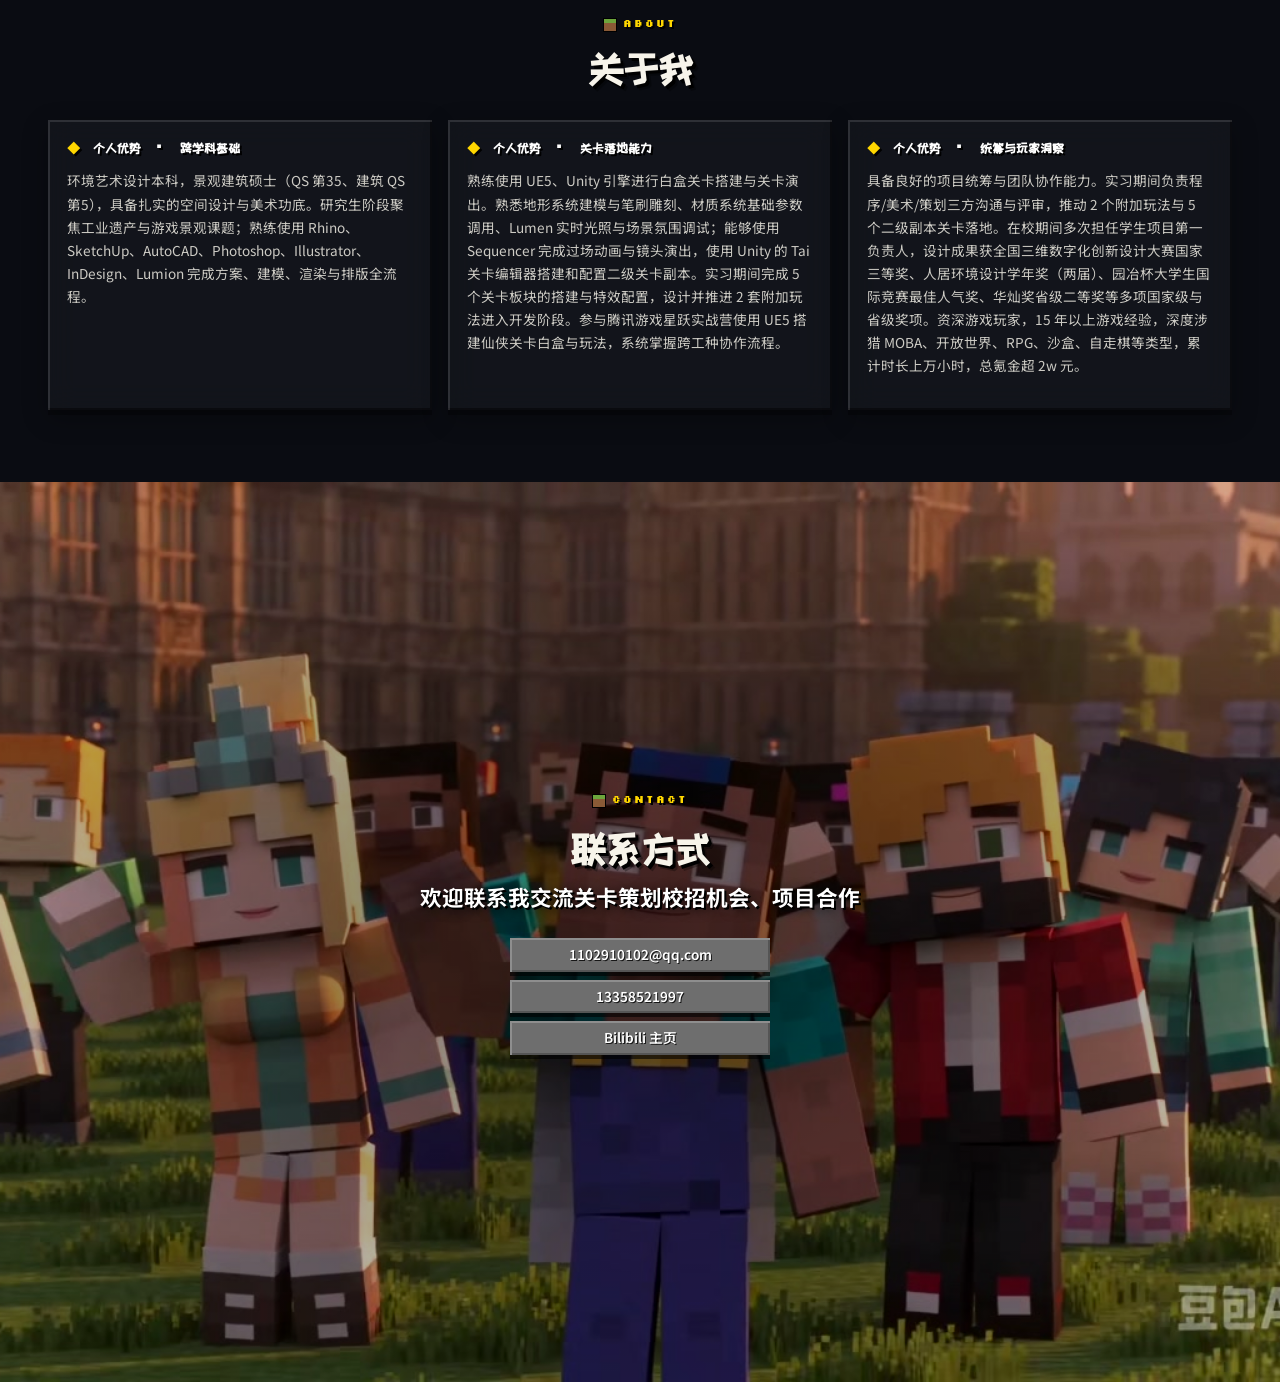
==== commit 05c41e0e: "fix(mobile): hero video preload + reveal animation stuck at opacity:0 Verified with Playwright real " ====
--- a/index.html
+++ b/index.html
@@ -1,6 +1,16 @@
 <!DOCTYPE html>
 <html lang="zh-CN">
   <head>
+    <script>
+      /* 尽早标记 JS 可用 + IntersectionObserver 可用。
+         只有两者都满足才启用 reveal 隐藏初始态，
+         否则内容保持默认可见，杜绝"手机端图片永远不出现"。 */
+      (function () {
+        if (typeof IntersectionObserver !== "undefined") {
+          document.documentElement.className += " mc-js";
+        }
+      })();
+    </script>
     <meta charset="UTF-8" />
     <meta name="viewport" content="width=device-width, initial-scale=1.0" />
     <title>陈宜理 | 个人作品集</title>
@@ -16,7 +26,7 @@
       gtag("js", new Date());
       gtag("config", "G-W7VM5CC6EZ");
     </script>
-    <link rel="stylesheet" href="./mc-portfolio.css?v=mc-menu-20260831b" />
+    <link rel="stylesheet" href="./mc-portfolio.css?v=mc-menu-20260831c" />
   </head>
   <body>
     <main>
@@ -25,7 +35,7 @@
         <video id="mcHeroVideo" class="mc-hero-video"
           poster="./assets/animation/mc-hero-poster.jpg"
           muted loop autoplay playsinline webkit-playsinline
-          preload="metadata"
+          preload="auto"
           disablepictureinpicture
           controlslist="nodownload noplaybackrate">
           <source src="./assets/animation/mc-hero-h264.mp4" type="video/mp4" />
@@ -106,7 +116,7 @@
           <button class="mc-project-card mc-reveal" type="button"
             data-doc-title="《破碎之家》游戏关卡说明"
             data-doc-url="./Portfolio/《破碎之家》游戏关卡说明.pdf">
-            <div class="mc-project-thumb"><img src="./Image/1.png" alt="《破碎之家》文档预览图" loading="lazy" /></div>
+            <div class="mc-project-thumb"><picture><source srcset="./Image/1.webp" type="image/webp" /><img src="./Image/1.png" alt="《破碎之家》文档预览图" loading="eager" decoding="async" /></picture></div>
             <div class="mc-project-body">
               <div class="mc-proj-label"><img src="./assets/ui/ico-book.png" alt="" /><span>DOCUMENT</span></div>
               <div class="mc-proj-value"><h3>《破碎之家》游戏关卡说明</h3></div>
@@ -116,7 +126,7 @@
           <button class="mc-project-card mc-reveal" type="button"
             data-doc-title="破冰启航游戏关卡说明"
             data-doc-url="./Portfolio/破冰启航游戏关卡说明.pdf">
-            <div class="mc-project-thumb"><img src="./Image/2.png" alt="破冰启航文档预览图" loading="lazy" /></div>
+            <div class="mc-project-thumb"><picture><source srcset="./Image/2.webp" type="image/webp" /><img src="./Image/2.png" alt="破冰启航文档预览图" loading="eager" decoding="async" /></picture></div>
             <div class="mc-project-body">
               <div class="mc-proj-label"><img src="./assets/ui/ico-book.png" alt="" /><span>DOCUMENT</span></div>
               <div class="mc-proj-value"><h3>破冰启航游戏关卡说明</h3></div>
@@ -126,7 +136,7 @@
           <button class="mc-project-card mc-reveal" type="button"
             data-doc-title="作品集 建筑"
             data-doc-url="./Portfolio/作品集 建筑.pdf">
-            <div class="mc-project-thumb"><img src="./Image/3.png" alt="作品集建筑文档预览图" loading="lazy" /></div>
+            <div class="mc-project-thumb"><picture><source srcset="./Image/3.webp" type="image/webp" /><img src="./Image/3.png" alt="作品集建筑文档预览图" loading="eager" decoding="async" /></picture></div>
             <div class="mc-project-body">
               <div class="mc-proj-label"><img src="./assets/ui/ico-book.png" alt="" /><span>DOCUMENT</span></div>
               <div class="mc-proj-value"><h3>作品集 建筑</h3></div>
@@ -136,7 +146,7 @@
           <button class="mc-project-card mc-reveal" type="button"
             data-doc-title="景观建筑作品集"
             data-doc-url="./Portfolio/ChenYili_LA1B.pdf">
-            <div class="mc-project-thumb"><img src="./Image/4.png" alt="景观建筑作品集文档预览图" loading="lazy" /></div>
+            <div class="mc-project-thumb"><picture><source srcset="./Image/4.webp" type="image/webp" /><img src="./Image/4.png" alt="景观建筑作品集文档预览图" loading="eager" decoding="async" /></picture></div>
             <div class="mc-project-body">
               <div class="mc-proj-label"><img src="./assets/ui/ico-book.png" alt="" /><span>DOCUMENT</span></div>
               <div class="mc-proj-value"><h3>景观建筑作品集</h3></div>
@@ -432,6 +442,6 @@
       </article>
     </div>
 
-    <script src="./mc-portfolio.js?v=mc-menu-20260831b"></script>
+    <script src="./mc-portfolio.js?v=mc-menu-20260831c"></script>
   </body>
 </html>
--- a/mc-portfolio.css
+++ b/mc-portfolio.css
@@ -836,6 +836,12 @@
   box-shadow:
     inset 2px 2px 0 0 rgba(0,0,0,0.6),
     inset -1px -1px 0 0 rgba(255,255,255,0.2);
+}
+/* <picture> 是 inline 元素，需撑满容器，否则缩略图布局塌陷 */
+.mc-project-thumb picture,
+.mc-inv-avatar-slot picture {
+  display: block;
+  width: 100%; height: 100%;
 }
 .mc-project-thumb img {
   width: 100%; height: 100%; object-fit: cover;
@@ -1521,7 +1527,15 @@
 /* ================================================================
    16. 滚动揭示动画
    ================================================================ */
+/* 只有 JS 成功接管（html.mc-js）时才允许隐藏初始态。
+   若 JS 未执行 / 报错 / 不支持 IntersectionObserver，内容默认全部可见，
+   绝不会出现"图片永久看不见"的情况。 */
 .mc-reveal {
+  opacity: 1;
+  transform: none;
+  filter: none;
+}
+html.mc-js .mc-reveal {
   opacity: 0;
   transform: translateY(34px) scale(0.965);
   filter: blur(6px);
@@ -1531,7 +1545,7 @@
     filter 680ms cubic-bezier(0.16, 1, 0.3, 1);
   will-change: opacity, transform, filter;
 }
-.mc-reveal.is-visible {
+html.mc-js .mc-reveal.is-visible {
   opacity: 1;
   transform: none;
   filter: blur(0);
@@ -1542,7 +1556,7 @@
 .mc-projects-grid > .mc-reveal:nth-child(3) { transition-delay: 180ms; }
 .mc-projects-grid > .mc-reveal:nth-child(4) { transition-delay: 270ms; }
 @media (prefers-reduced-motion: reduce) {
-  .mc-reveal {
+  html.mc-js .mc-reveal {
     transition: opacity 200ms linear;
     transform: none; filter: none;
   }
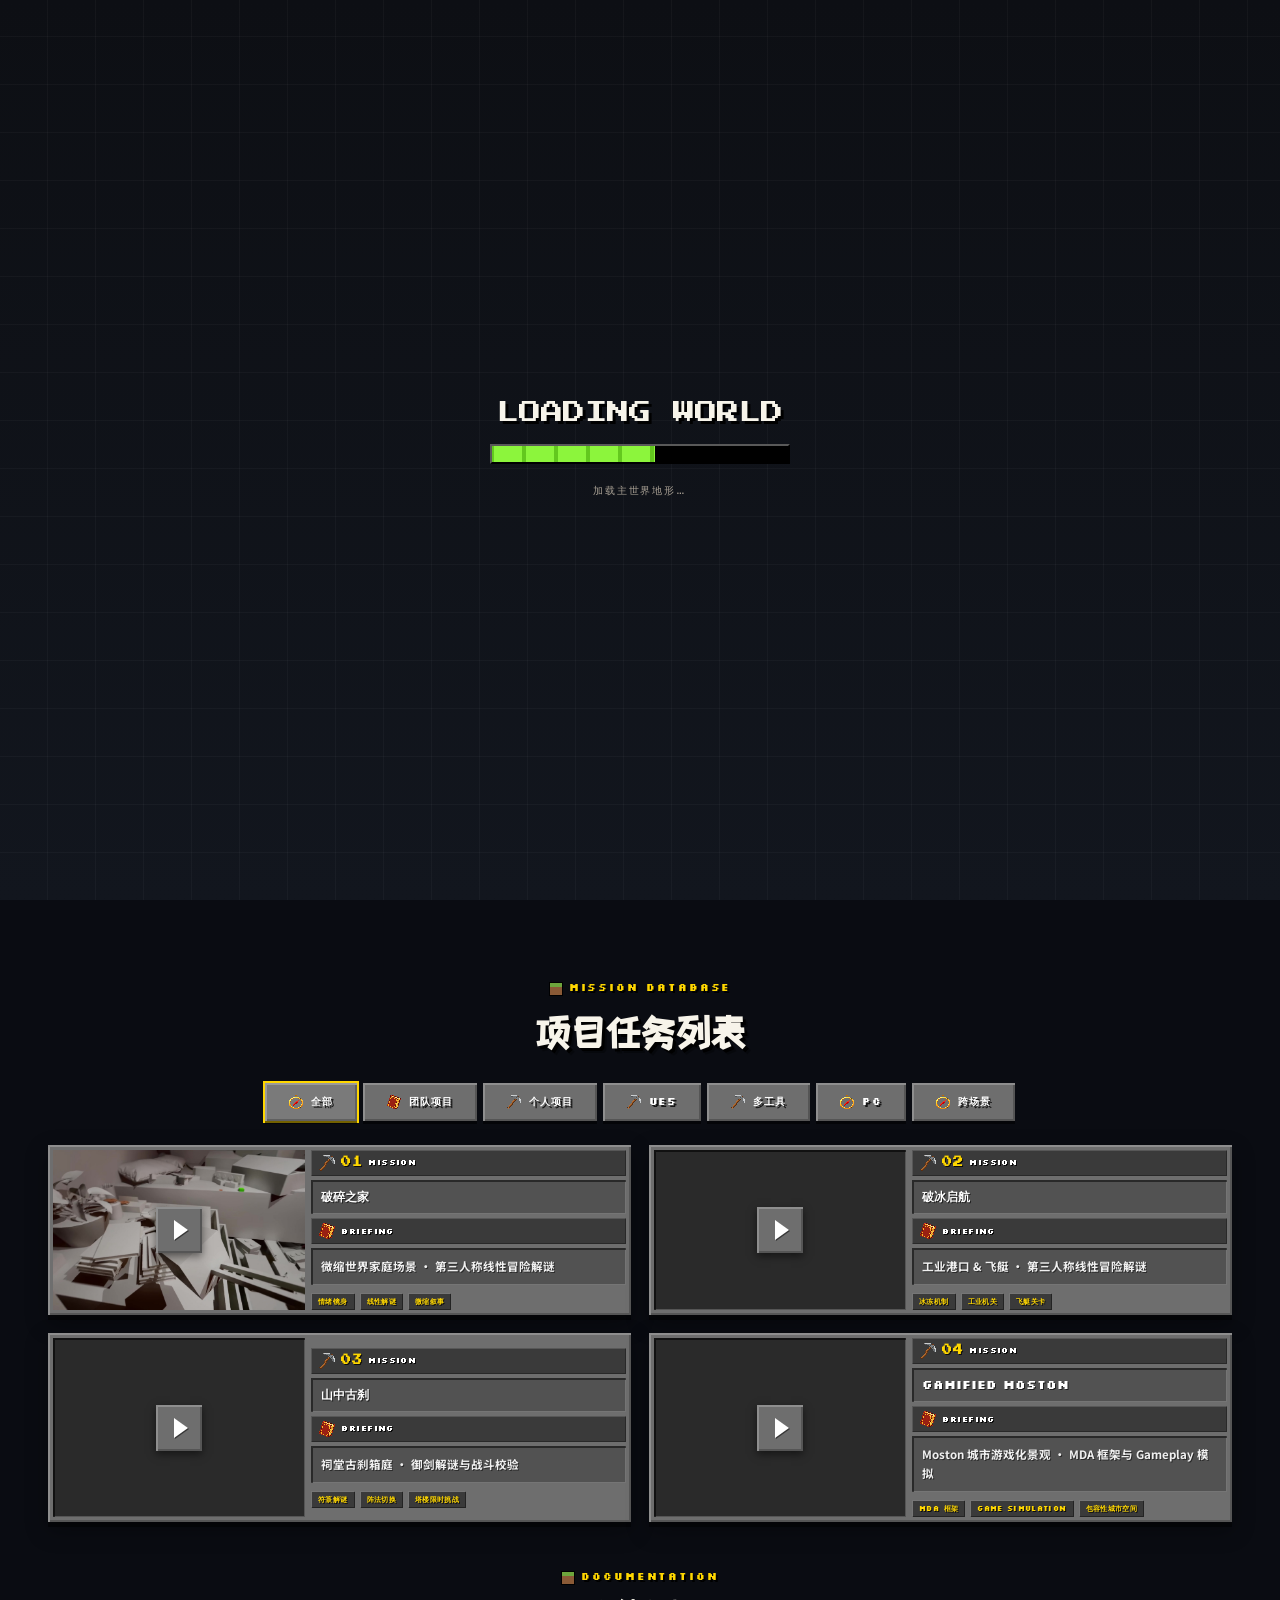
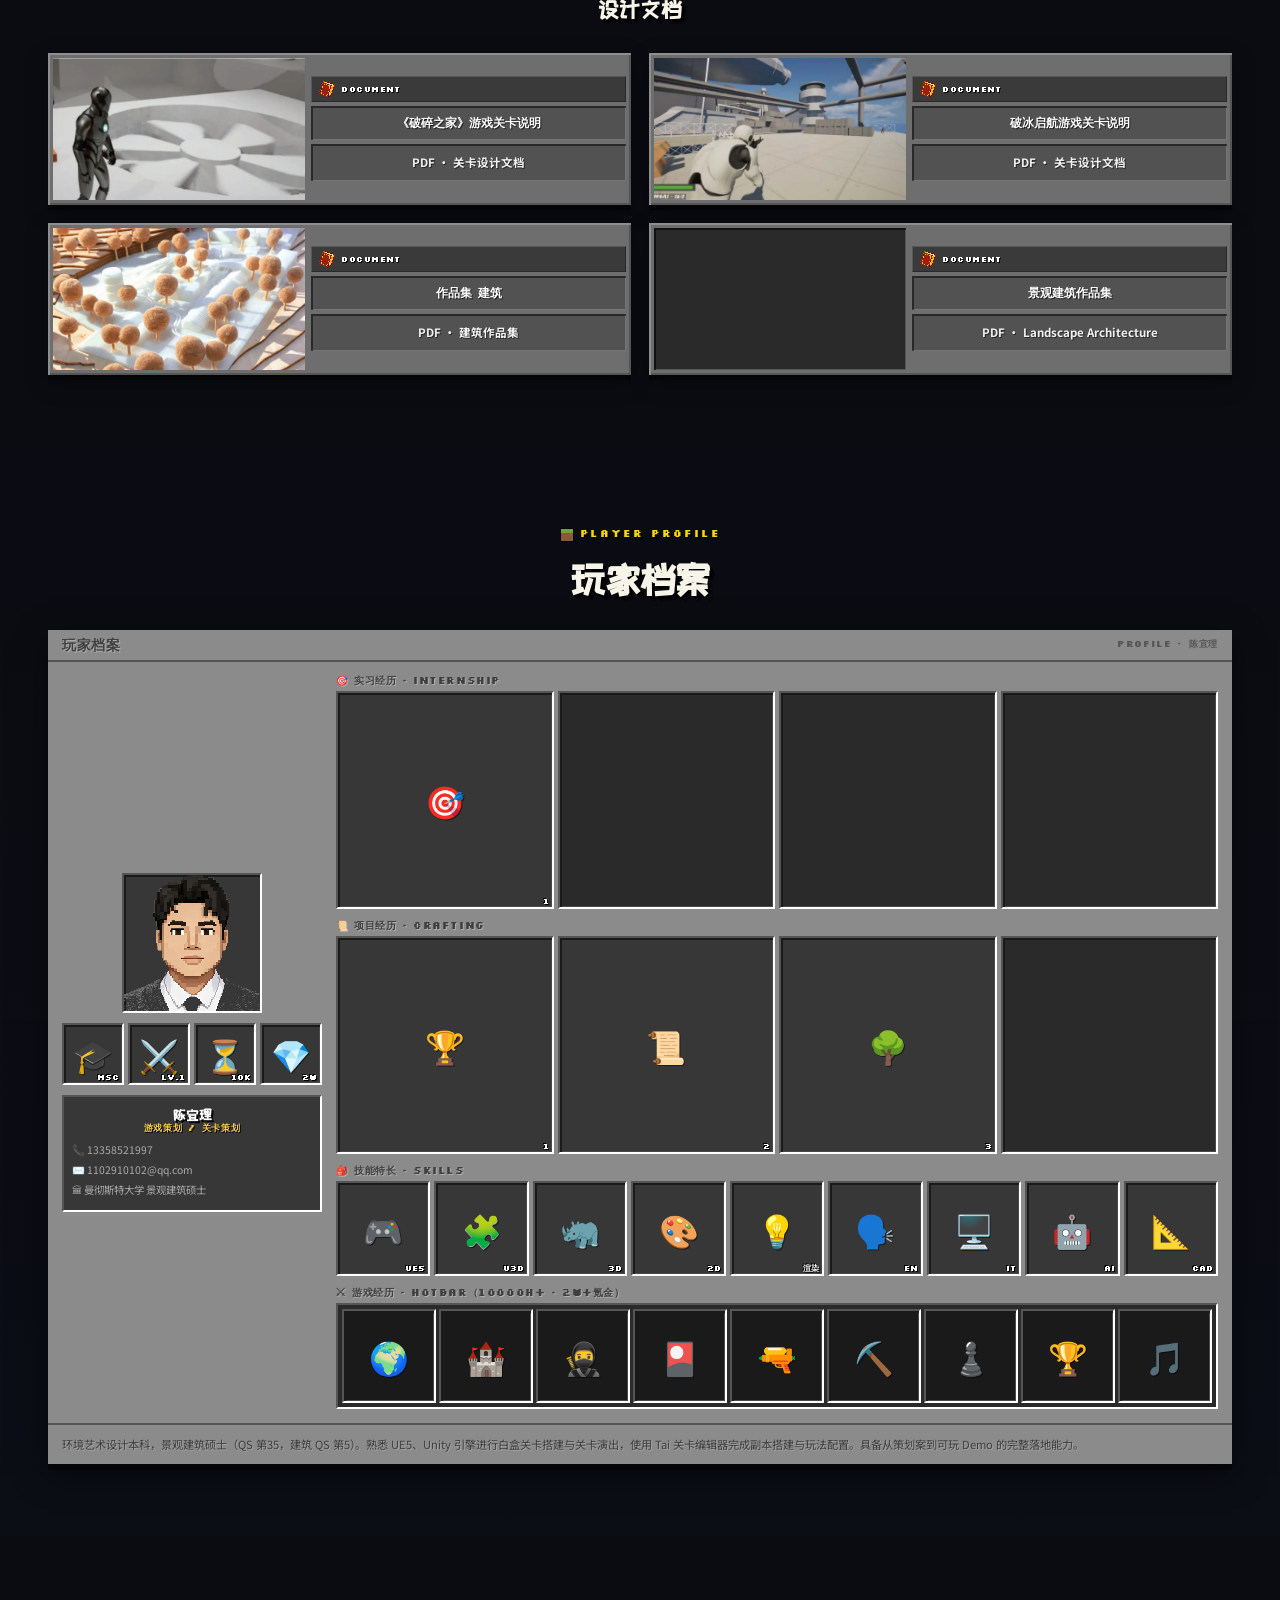
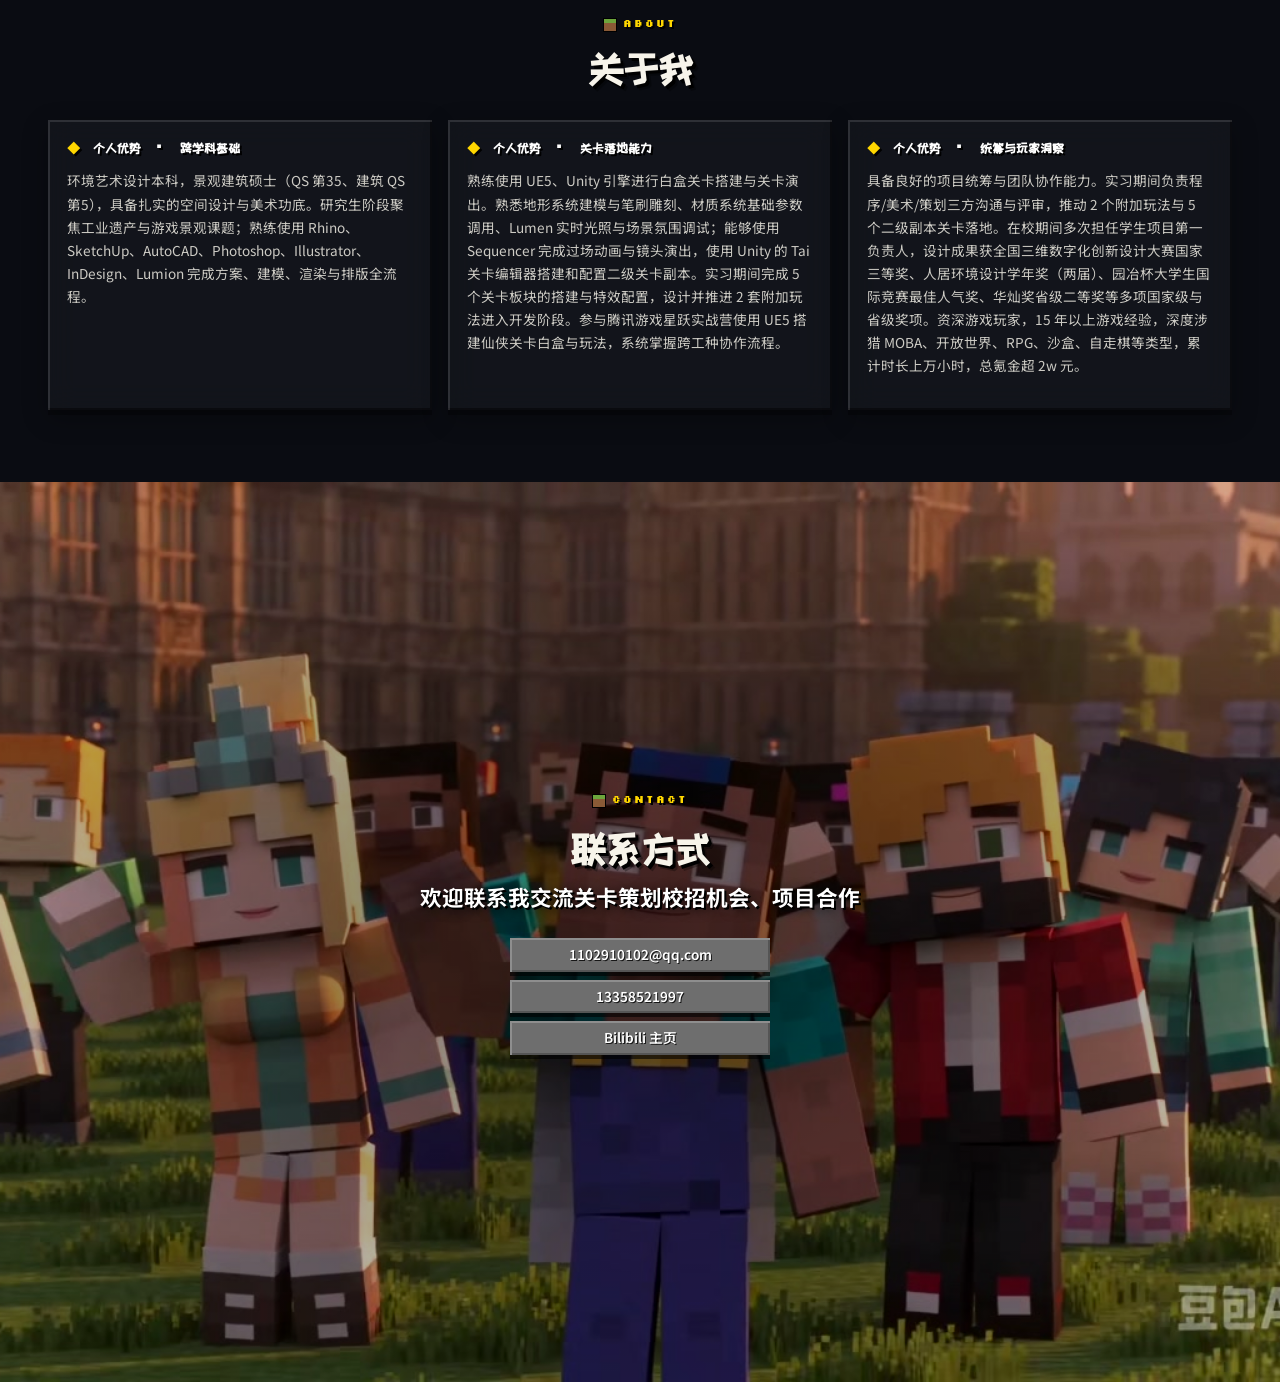
==== commit da6c3da0: "fix(about): center the 3 advantage cards Cause: grid used repeat(auto-fill, minmax(300px,1fr)). auto" ====
--- a/index.html
+++ b/index.html
@@ -26,7 +26,7 @@
       gtag("js", new Date());
       gtag("config", "G-W7VM5CC6EZ");
     </script>
-    <link rel="stylesheet" href="./mc-portfolio.css?v=mc-menu-20260831c" />
+    <link rel="stylesheet" href="./mc-portfolio.css?v=mc-menu-20260831d" />
   </head>
   <body>
     <main>
@@ -442,6 +442,6 @@
       </article>
     </div>
 
-    <script src="./mc-portfolio.js?v=mc-menu-20260831c"></script>
+    <script src="./mc-portfolio.js?v=mc-menu-20260831d"></script>
   </body>
 </html>
--- a/mc-portfolio.css
+++ b/mc-portfolio.css
@@ -1251,8 +1251,21 @@
    12. 关于我
    ================================================================ */
 .mc-about-grid {
-  display: grid; grid-template-columns: repeat(auto-fill, minmax(300px, 1fr));
+  /* auto-fit（而非 auto-fill）会折叠没有内容的空轨道，
+     否则 3 张卡片被塞进 4 条轨道，右侧空轨道会让卡片组整体偏左。 */
+  display: grid;
+  grid-template-columns: repeat(3, minmax(0, 1fr));
   gap: 16px;
+  /* 与页面其他区块统一的内容宽度，并在超宽屏下水平居中 */
+  max-width: 1280px;
+  margin-inline: auto;
+  align-items: stretch;
+}
+@media (max-width: 1024px) {
+  .mc-about-grid { grid-template-columns: repeat(2, minmax(0, 1fr)); }
+}
+@media (max-width: 700px) {
+  .mc-about-grid { grid-template-columns: minmax(0, 1fr); }
 }
 
 /* ================================================================
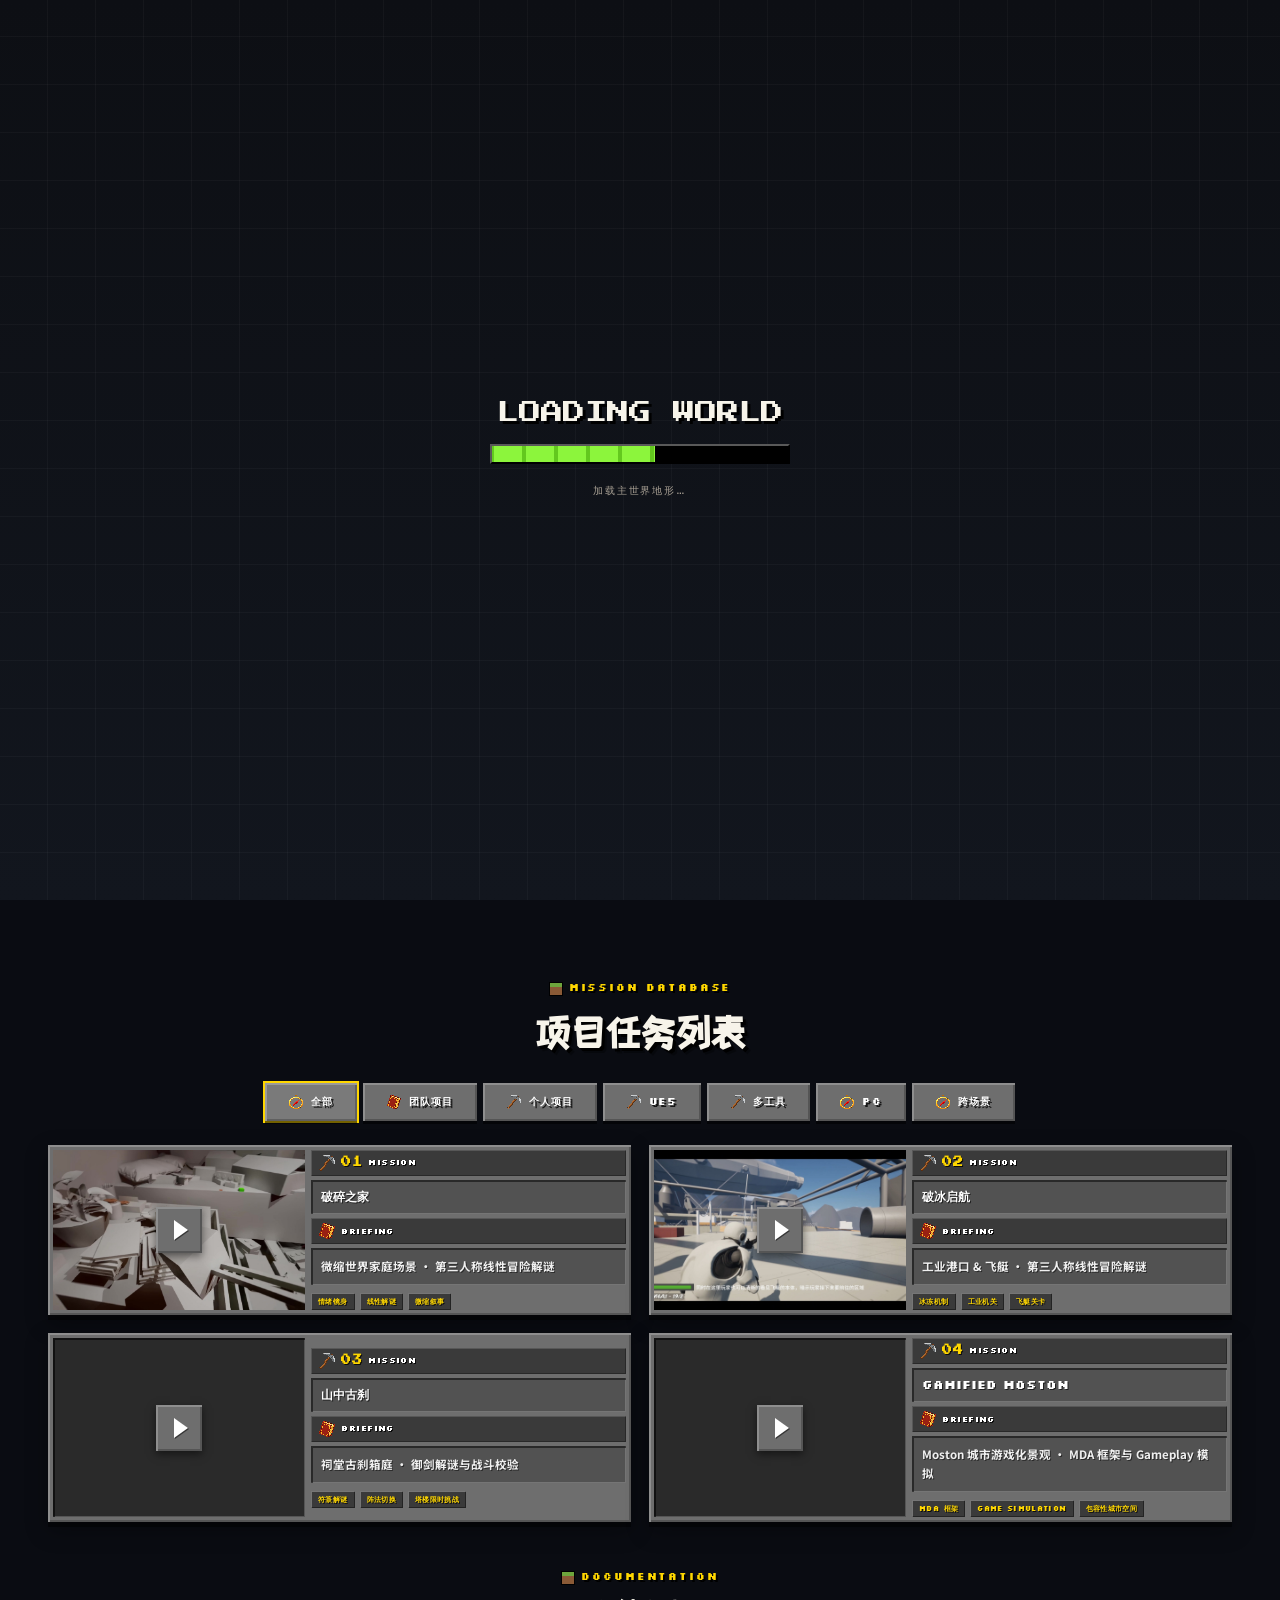
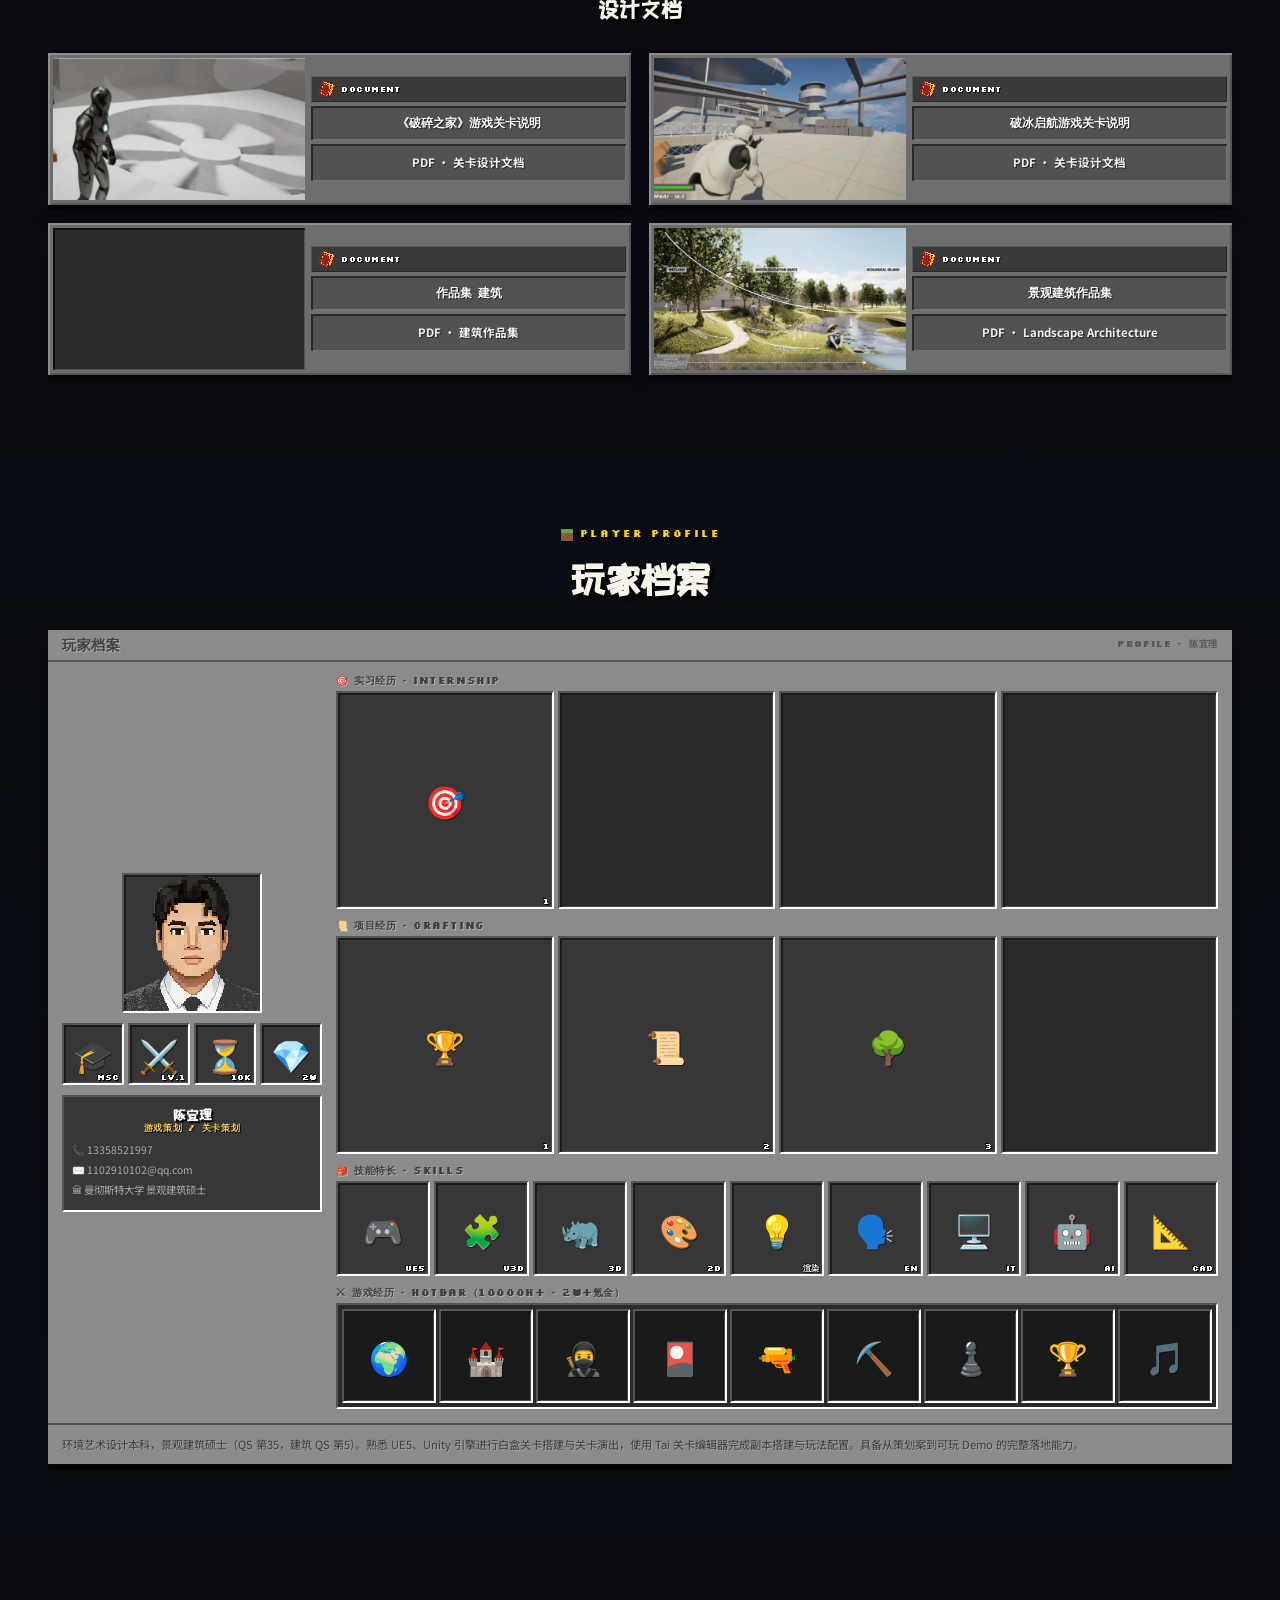
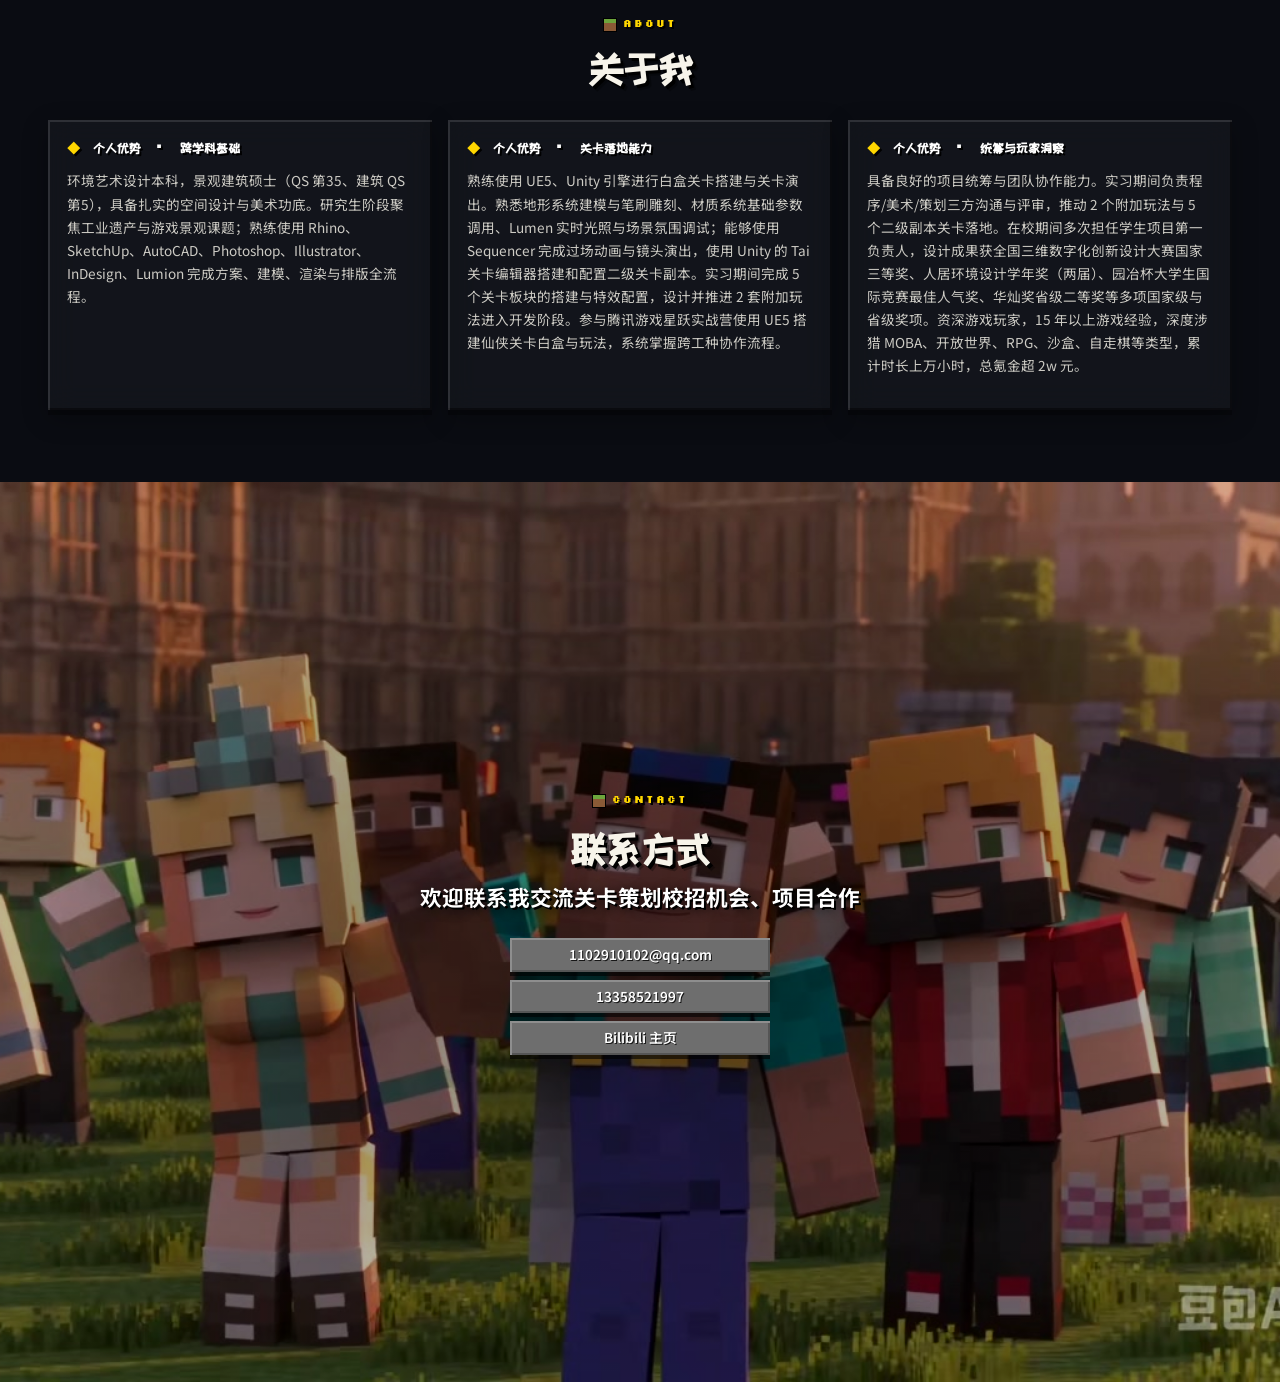
==== commit 5029e70a: "feat(resume): add TJU Architecture Design Institute internship - Add 天津大学建筑设计研究院 · 设计师助理 (2025.06-08" ====
--- a/index.html
+++ b/index.html
@@ -26,7 +26,7 @@
       gtag("js", new Date());
       gtag("config", "G-W7VM5CC6EZ");
     </script>
-    <link rel="stylesheet" href="./mc-portfolio.css?v=mc-menu-20260831d" />
+    <link rel="stylesheet" href="./mc-portfolio.css?v=mc-menu-20260831e" />
   </head>
   <body>
     <main>
@@ -442,6 +442,6 @@
       </article>
     </div>
 
-    <script src="./mc-portfolio.js?v=mc-menu-20260831d"></script>
+    <script src="./mc-portfolio.js?v=mc-menu-20260831e"></script>
   </body>
 </html>
